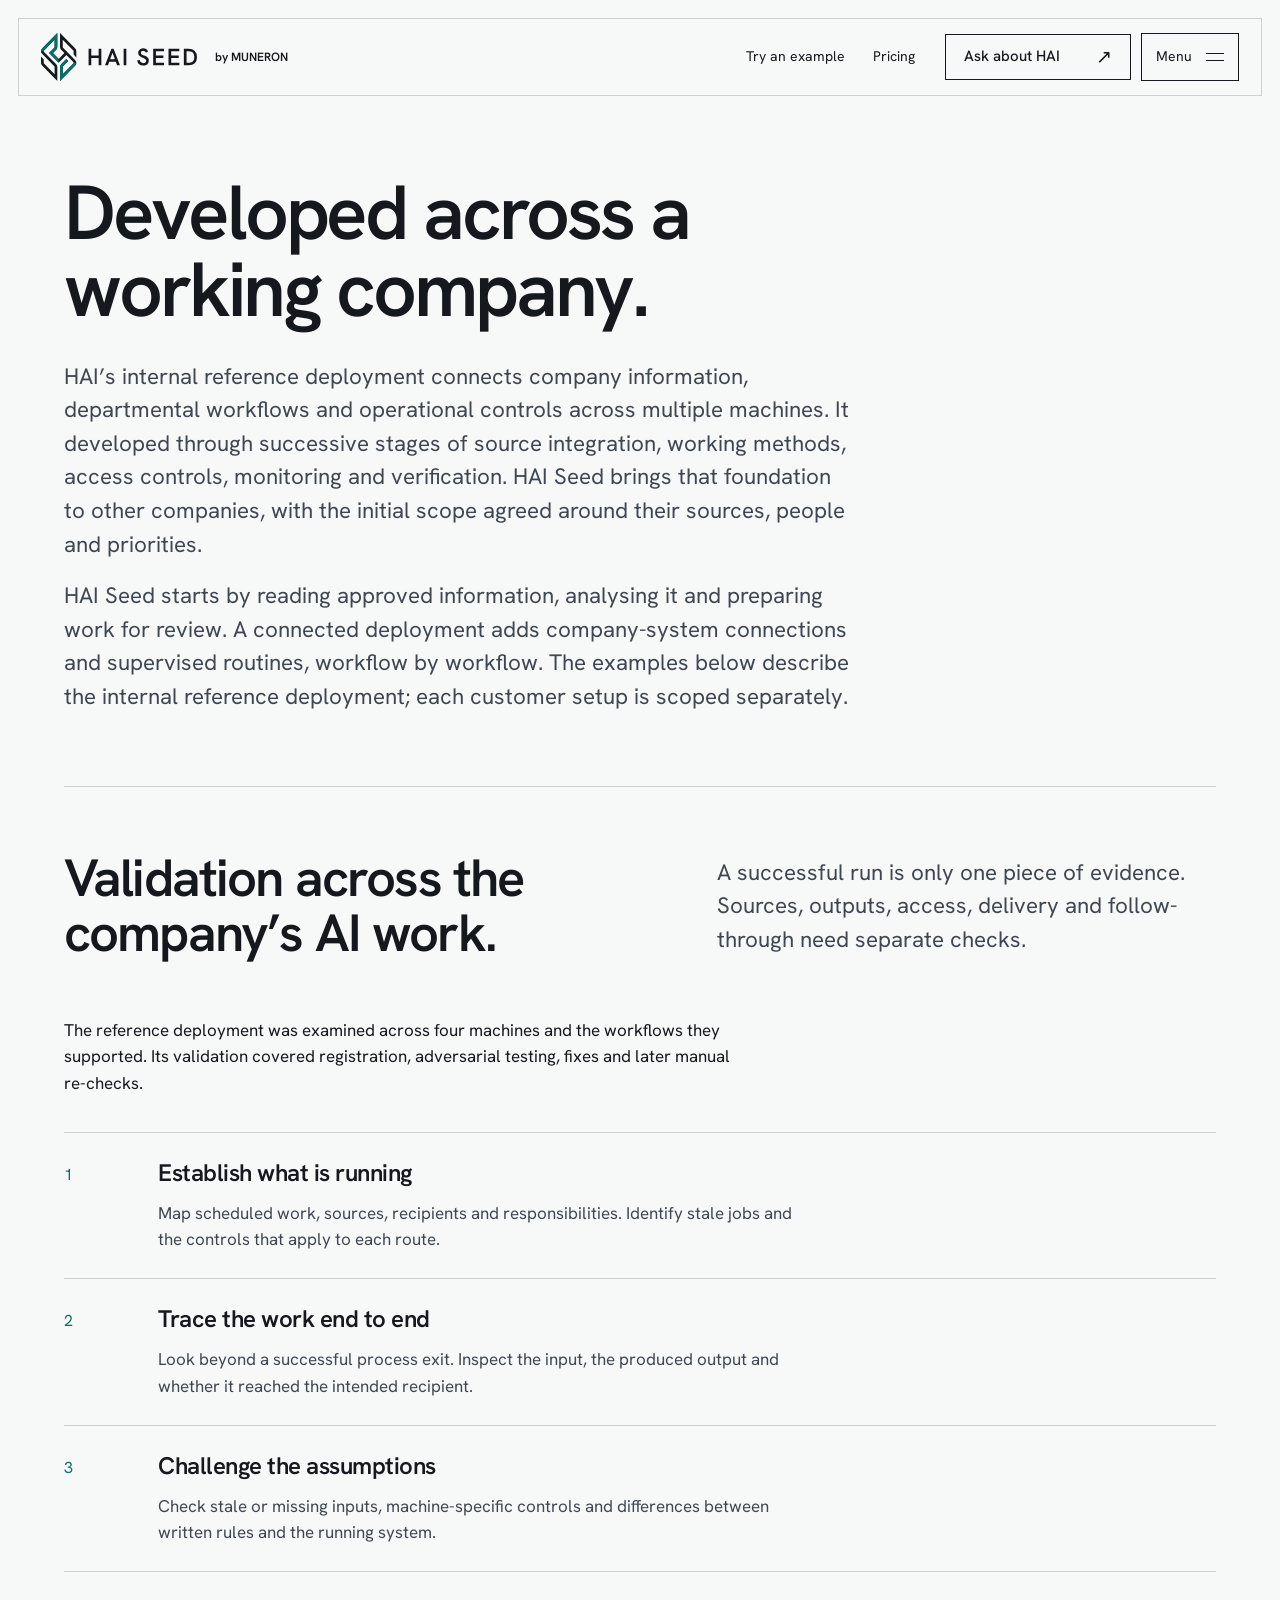
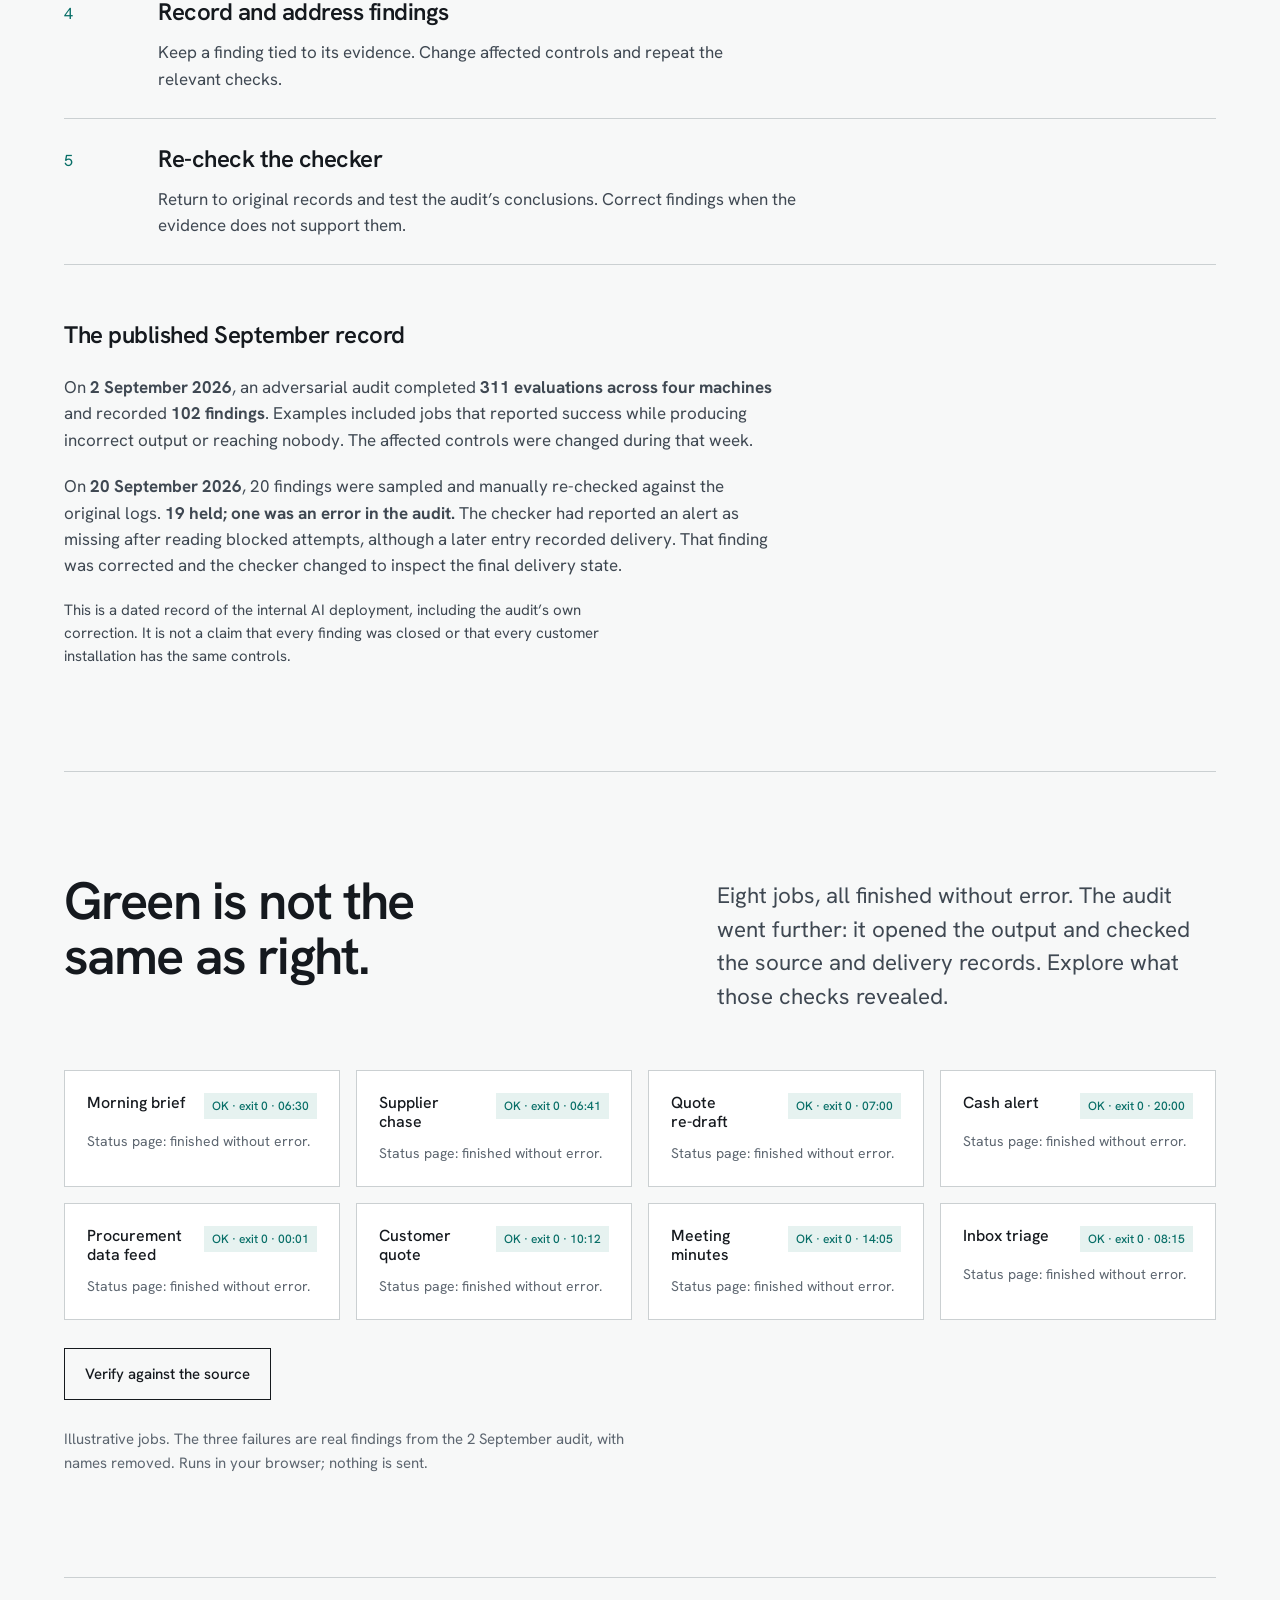
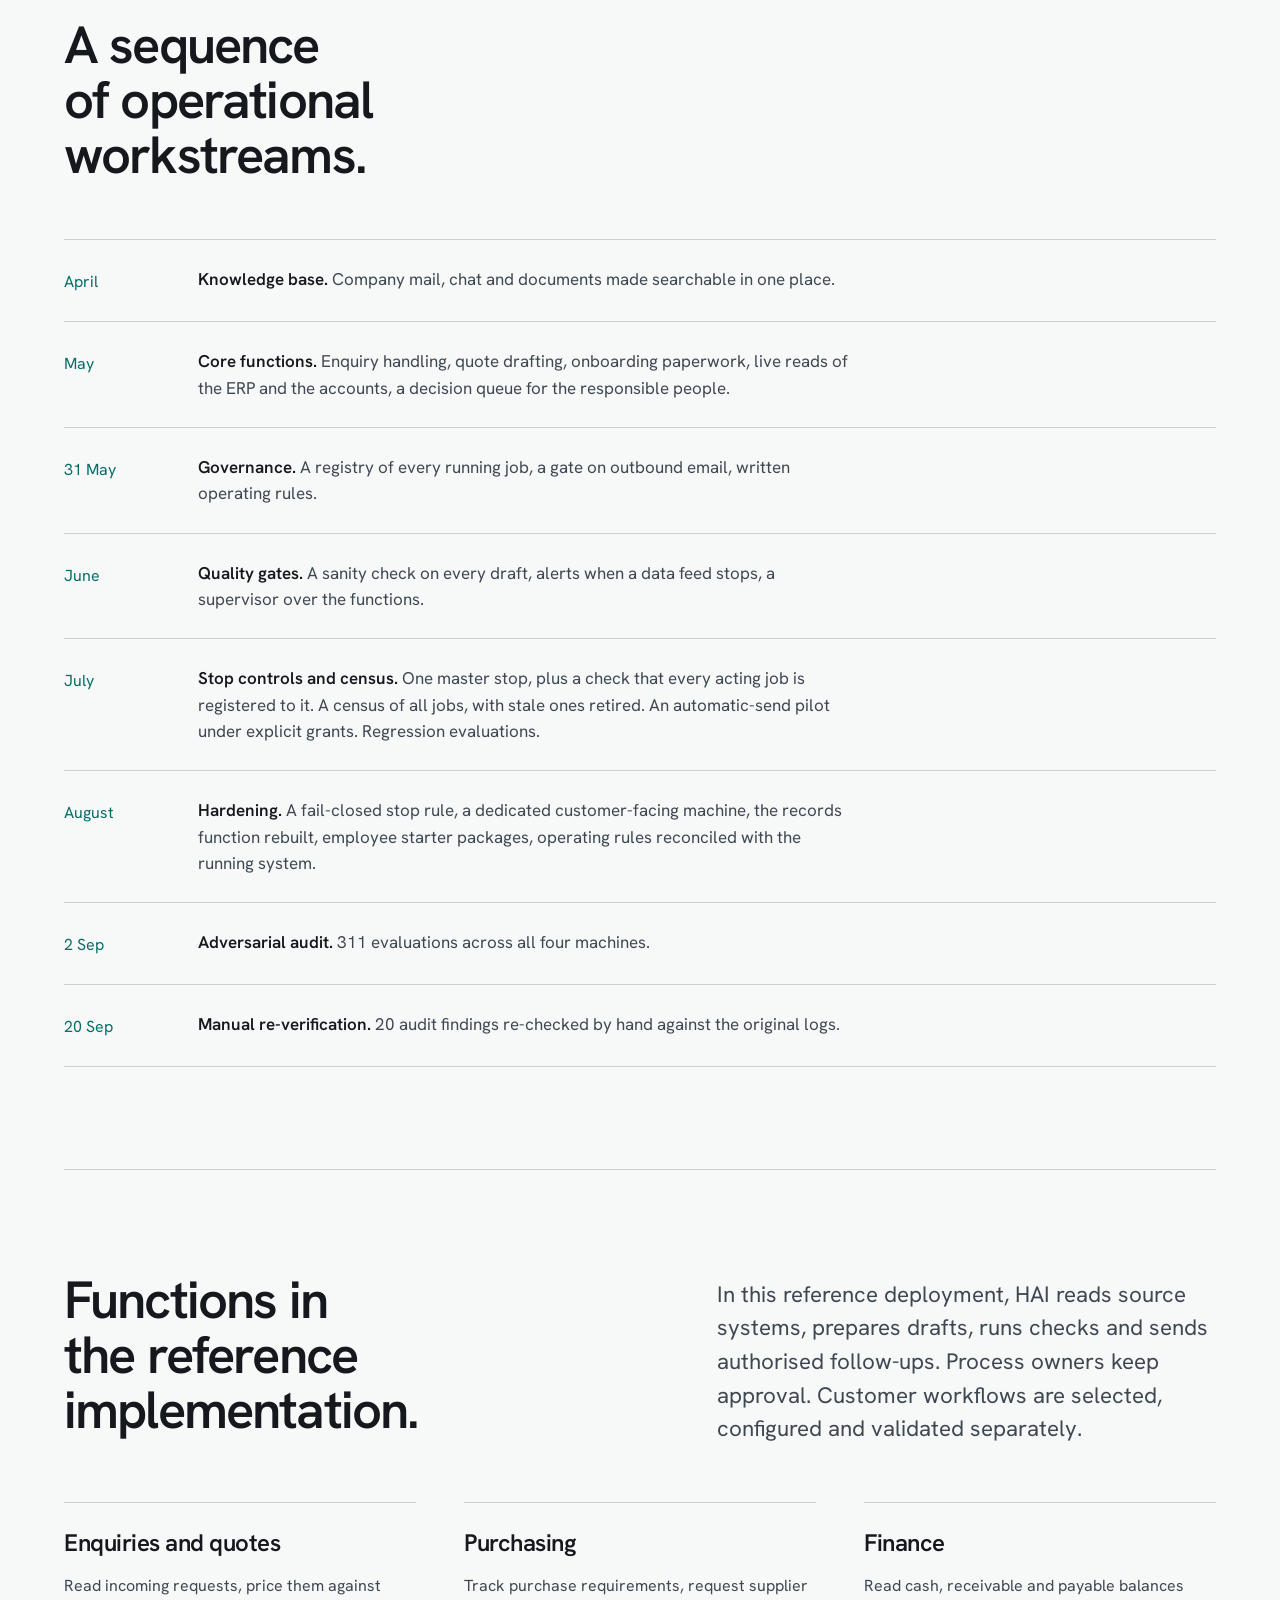
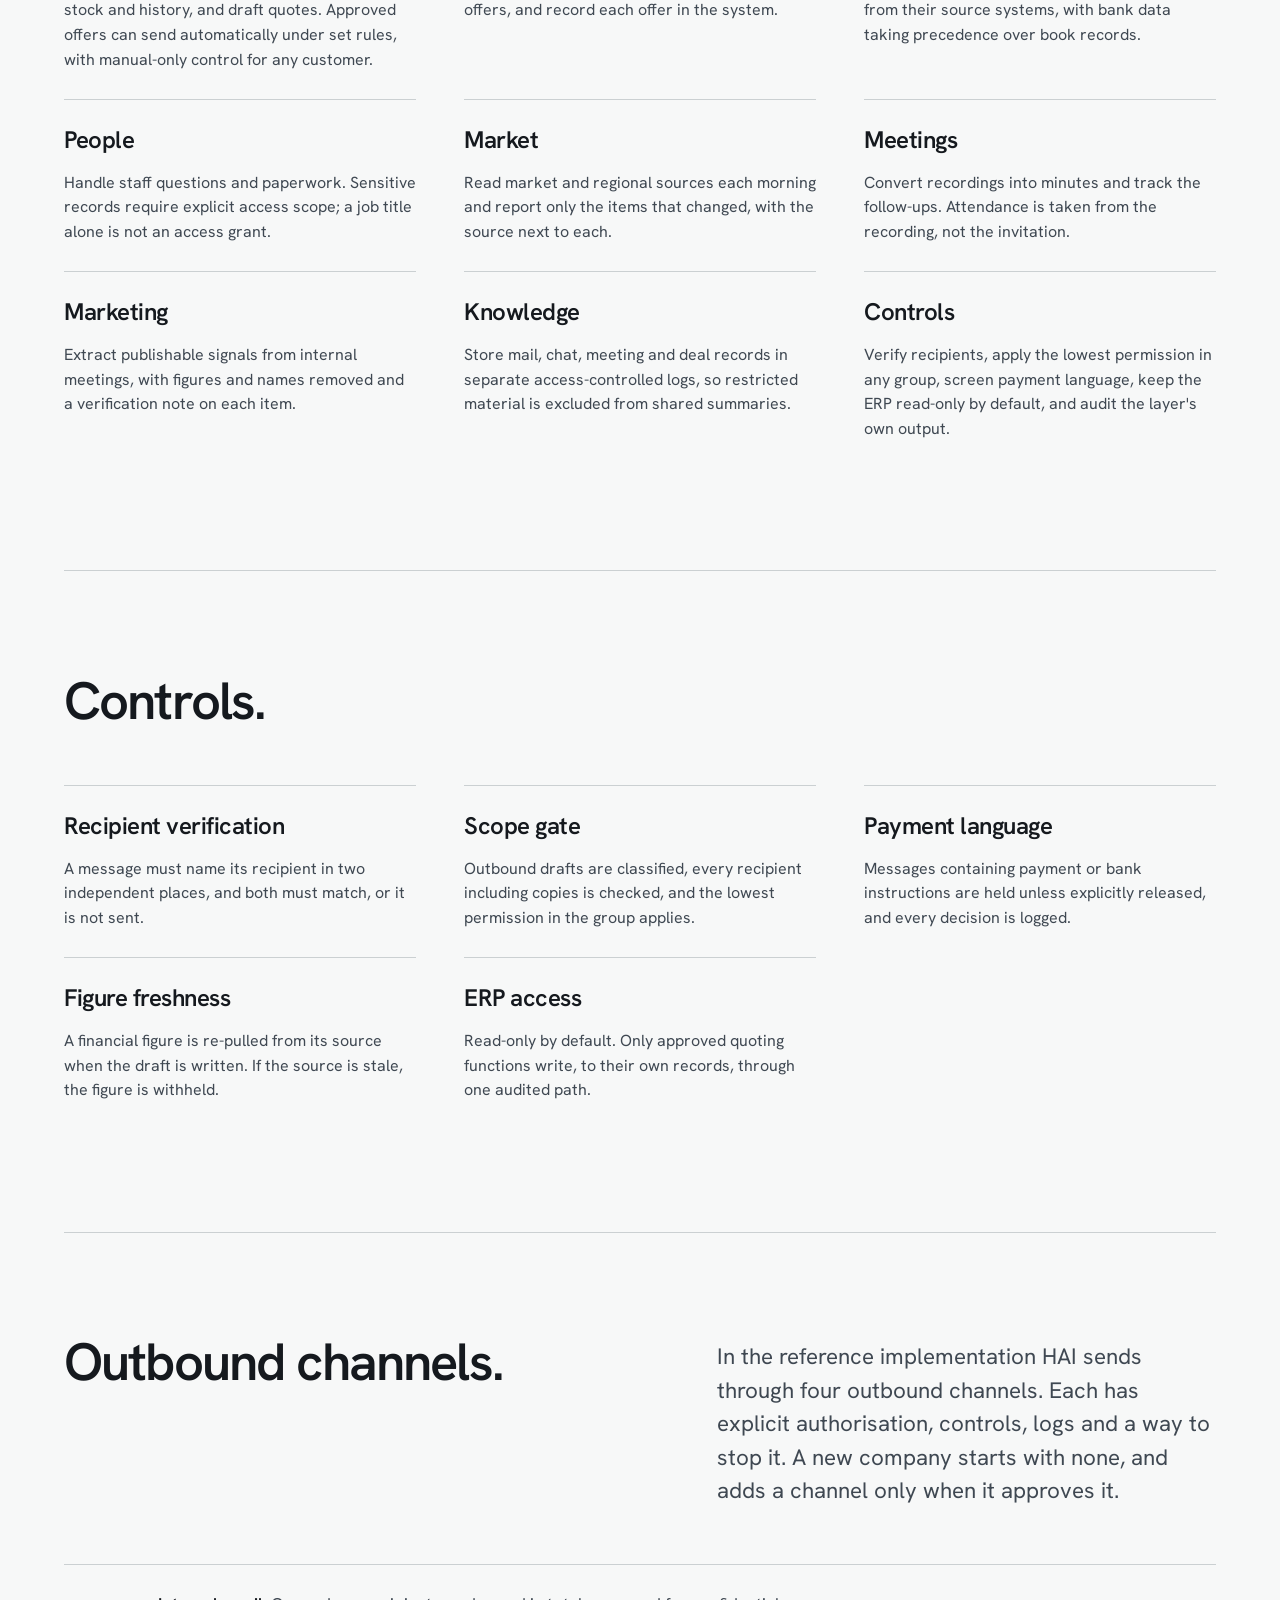
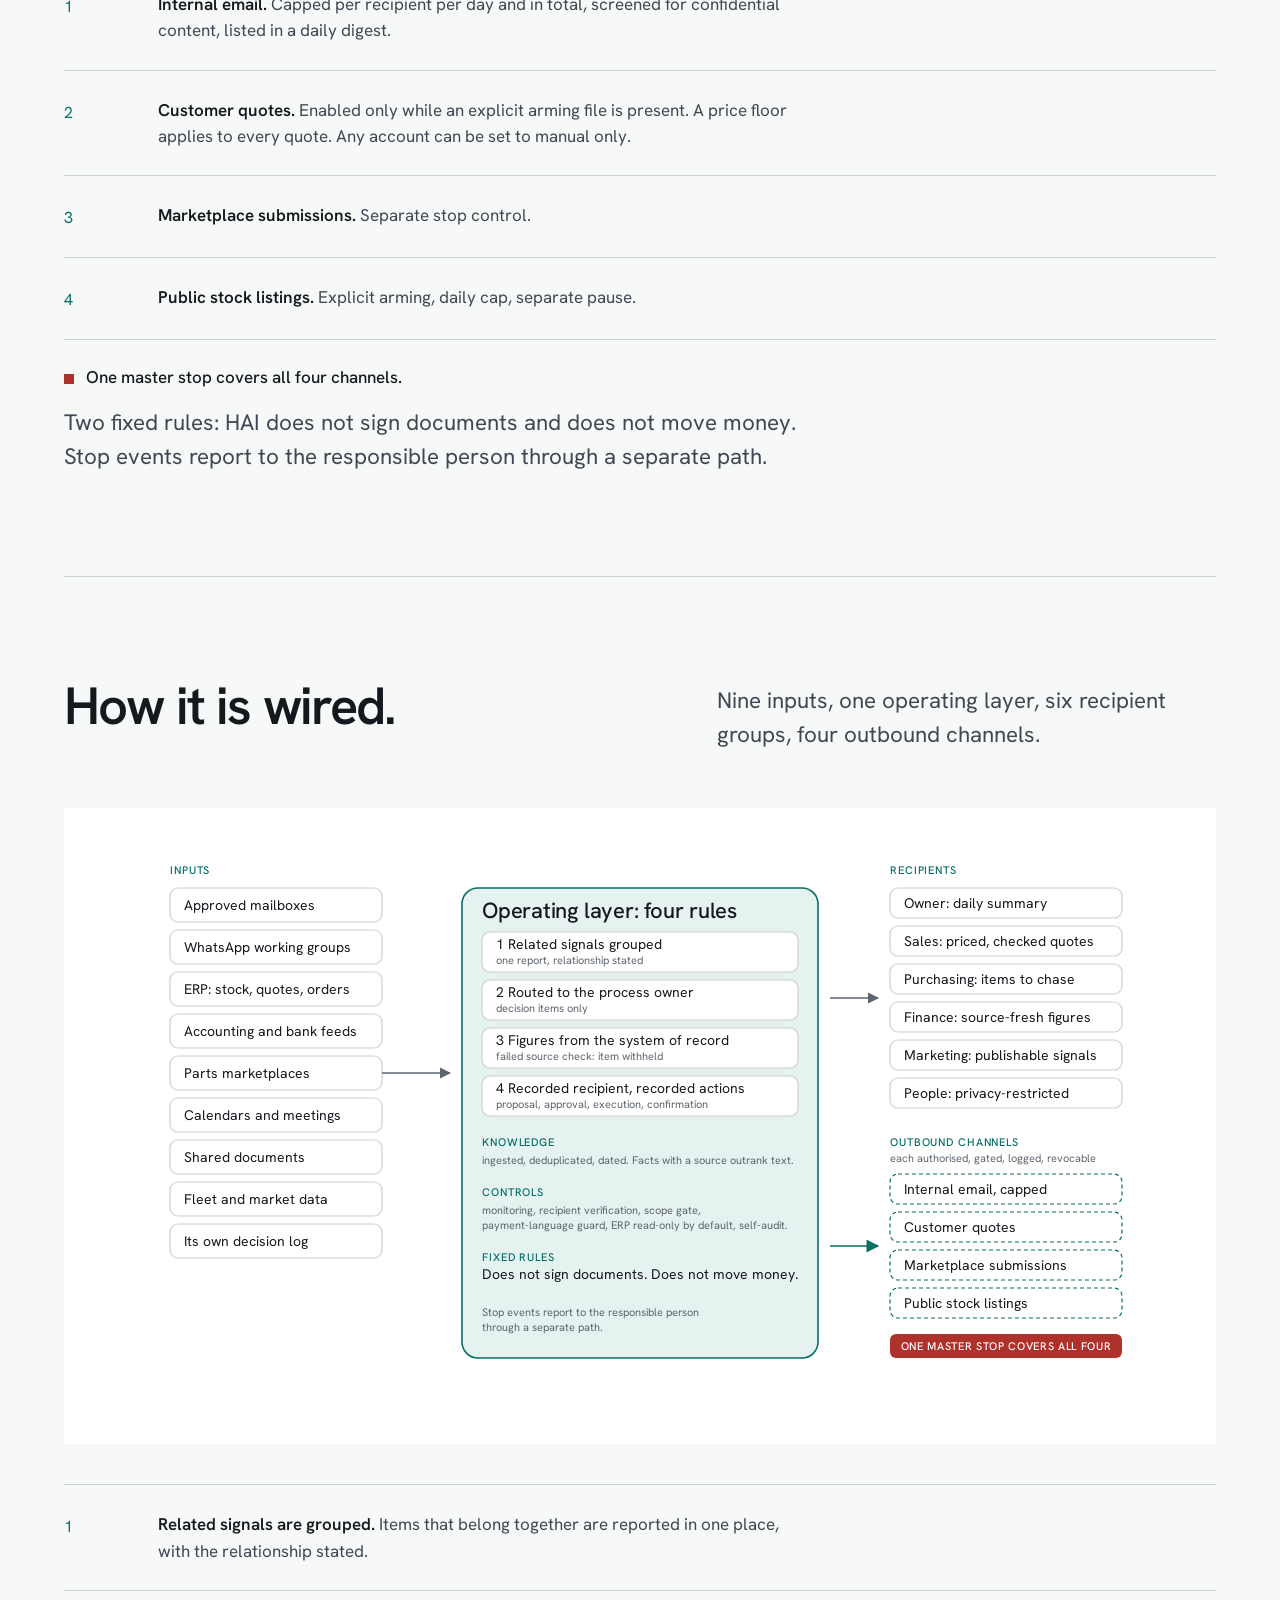
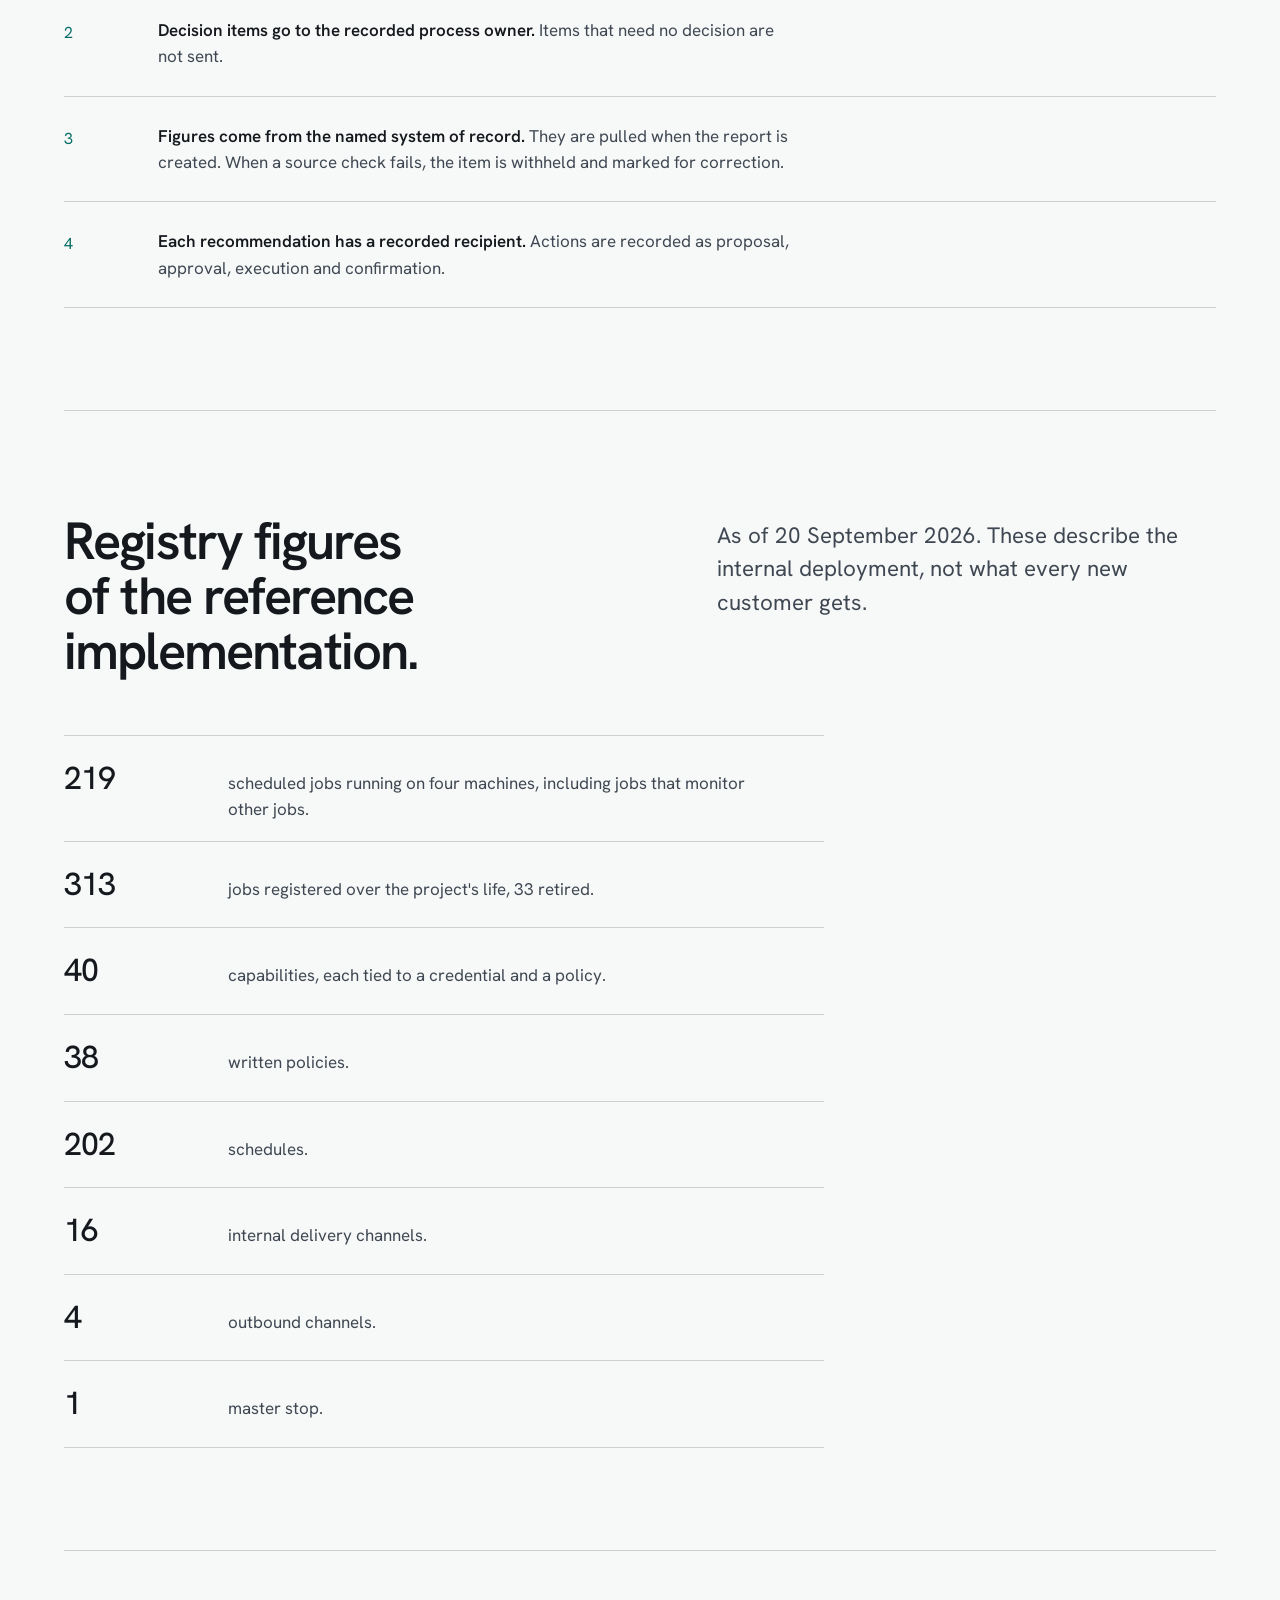
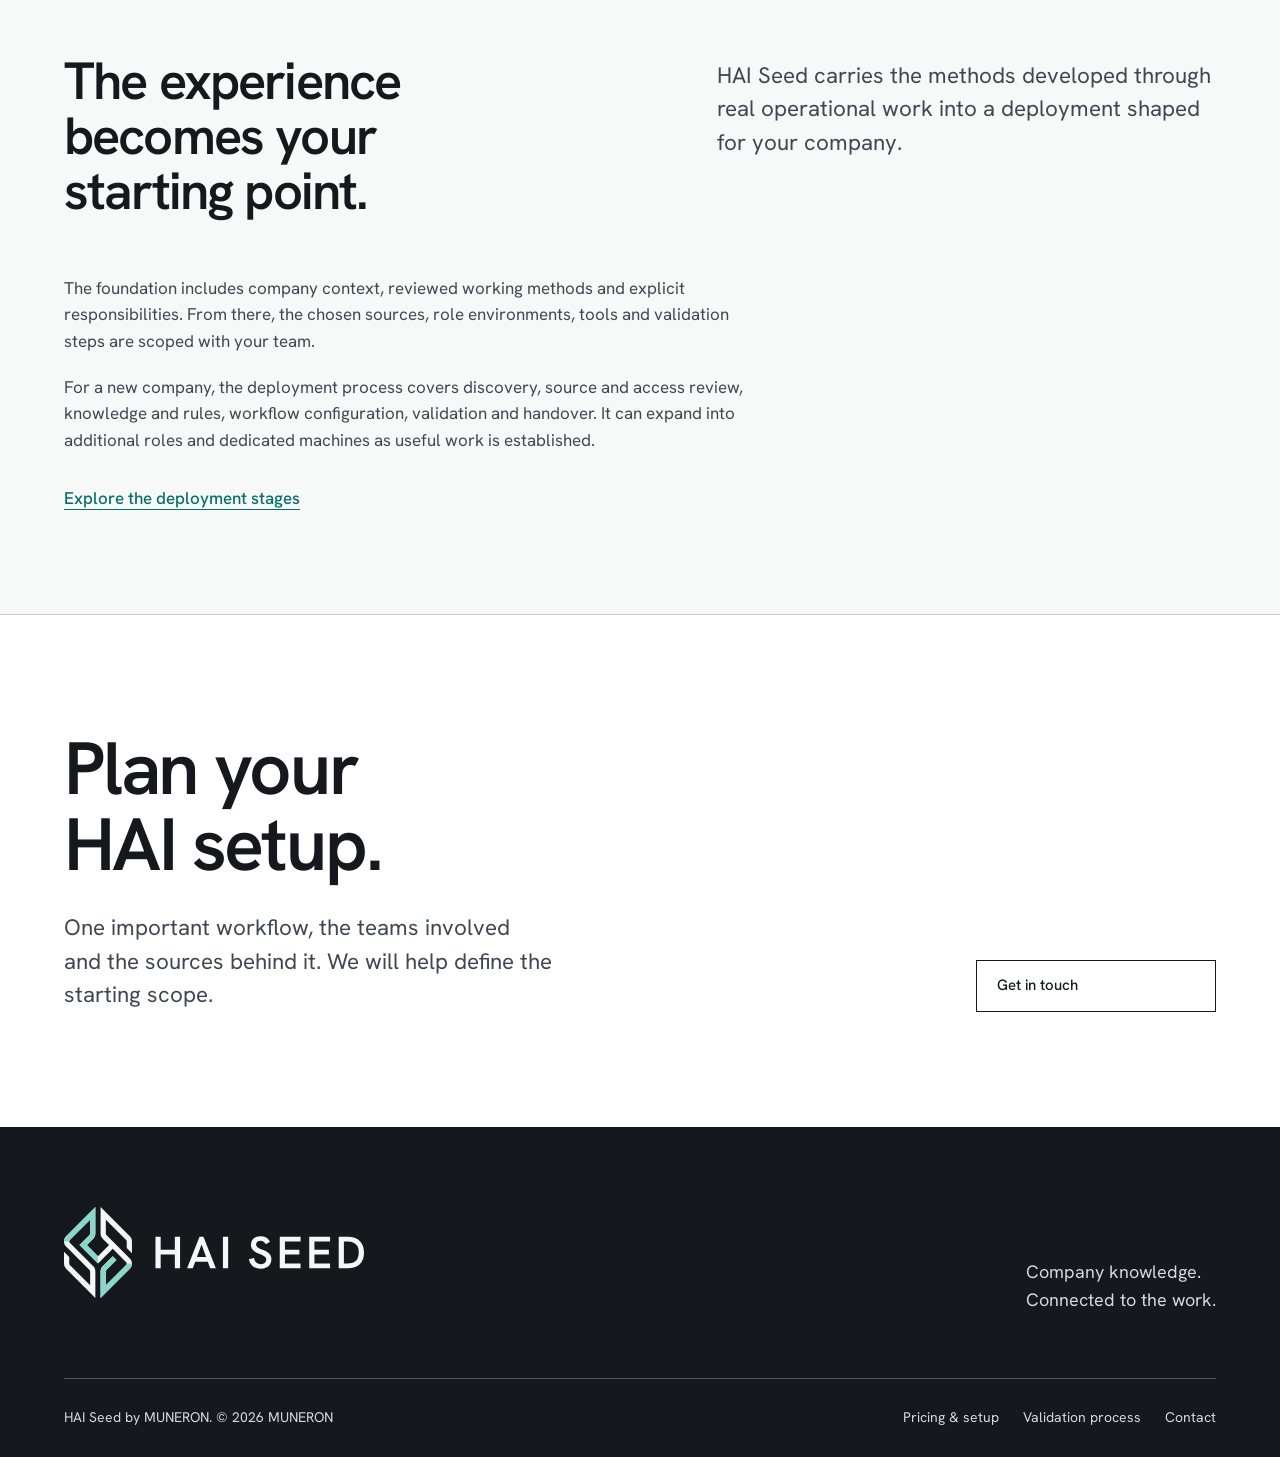
==== aviation/index.html @ 750ac034 "Restore photo-led hero and improve responsive readability" ====
<!doctype html>
<html lang="en">
<head>
  <meta charset="utf-8"><meta name="viewport" content="width=device-width, initial-scale=1">
  <title>The system behind HAI - developed across a working company - MUNERON</title>
  <meta name="description" content="The reference deployment of HAI inside an aviation parts, MRO and leasing group: how it is wired, what it covers, what can leave the company and what stops it, registry figures and the audit record.">
  <meta property="og:title" content="The system behind HAI - MUNERON"><meta property="og:description" content="The reference implementation inside an aviation group: wiring, functions, outbound channels, controls, registry figures and the audit record.">
  <meta property="og:url" content="https://muneron.com/aviation/"><meta property="og:type" content="article">
  <meta property="og:image" content="https://muneron.com/assets/brand/og_1200x630.png?v=20261022"><meta name="twitter:card" content="summary_large_image">
  <meta name="theme-color" content="#f7f8f8"><link rel="canonical" href="https://muneron.com/aviation/">
  <link rel="preload" href="/assets/fonts/hanken-grotesk-wght.ttf" as="font" type="font/ttf" crossorigin>
  <link rel="icon" href="/favicon.svg" type="image/svg+xml"><link rel="icon" href="/favicon.ico" sizes="any"><link rel="apple-touch-icon" href="/apple-touch-icon.png"><link rel="manifest" href="/site.webmanifest"><link rel="stylesheet" href="/assets/muneron.css?v=20261022-visual-repair">
  <script src="/assets/ui.js?v=20261021-microagi" defer></script><script src="/assets/verify-demo.js?v=20261014r2" defer></script>
<link rel="stylesheet" href="/assets/upgrade.css?v=20261022-visual-repair"></head>
<body class="inner-page">
<a class="skip-link" href="#main">Skip to content</a>
<header class="site-header"><nav class="nav" aria-label="Main navigation">
<a class="identity" href="/" aria-label="HAI Seed by MUNERON home"><img class="identity-logo" src="/assets/brand/hai-seed_horizontal_on-light.svg" width="574" height="174" alt="HAI Seed"><span class="identity-endorsement">by MUNERON</span></a>
<div class="nav-shortcuts"><a href="/#ask">Try an example</a><a href="/start-here/#pricing">Pricing</a></div><div class="nav-actions"><a class="button header-cta" href="/start/">Ask about HAI <span aria-hidden="true">↗</span></a><button class="nav-toggle" type="button" aria-expanded="false" aria-controls="nav-menu" aria-label="Open menu"><span class="menu-label">Menu</span><span class="menu-lines" aria-hidden="true"></span></button></div>
<div class="nav-menu" id="nav-menu"><div class="nav-menu-links"><a href="/start-here/#teams">For your teams <span aria-hidden="true">↗</span></a><a href="/start-here/#parts">Teach HAI <span aria-hidden="true">↗</span></a><a href="/start-here/#pricing">Pricing &amp; setup <span aria-hidden="true">↗</span></a><a href="/aviation/">Inside HAI <span aria-hidden="true">↗</span></a><a href="/start/">Get in touch <span aria-hidden="true">↗</span></a></div><p>Company knowledge.<br>Connected to the work.</p></div>
</nav></header>
<main id="main"><section class="wrap page-head">
    <h1>Developed across a working company.</h1>
    <p class="lead">HAI’s internal reference deployment connects company information, departmental workflows and operational controls across multiple machines. It developed through successive stages of source integration, working methods, access controls, monitoring and verification. HAI Seed brings that foundation to other companies, with the initial scope agreed around their sources, people and priorities.</p>
    <p class="lead">HAI Seed starts by reading approved information, analysing it and preparing work for review. A connected deployment adds company-system connections and supervised routines, workflow by workflow. The examples below describe the internal reference deployment; each customer setup is scoped separately.</p>
  </section>
<section class="wrap chapter" id="audit" aria-labelledby="audit-h"><div class="chapter-head"><h2 id="audit-h">Validation across the company’s AI work.</h2><p class="lead">A successful run is only one piece of evidence. Sources, outputs, access, delivery and follow-through need separate checks.</p></div><p class="prose audit-intro">The reference deployment was examined across four machines and the workflows they supported. Its validation covered registration, adversarial testing, fixes and later manual re-checks.</p><ol class="sequence" aria-label="Reference deployment validation cycle"><li><span class="n">1</span><div><h3>Establish what is running</h3><p>Map scheduled work, sources, recipients and responsibilities. Identify stale jobs and the controls that apply to each route.</p></div></li><li><span class="n">2</span><div><h3>Trace the work end to end</h3><p>Look beyond a successful process exit. Inspect the input, the produced output and whether it reached the intended recipient.</p></div></li><li><span class="n">3</span><div><h3>Challenge the assumptions</h3><p>Check stale or missing inputs, machine-specific controls and differences between written rules and the running system.</p></div></li><li><span class="n">4</span><div><h3>Record and address findings</h3><p>Keep a finding tied to its evidence. Change affected controls and repeat the relevant checks.</p></div></li><li><span class="n">5</span><div><h3>Re-check the checker</h3><p>Return to original records and test the audit’s conclusions. Correct findings when the evidence does not support them.</p></div></li></ol><div class="audit-record"><h3>The published September record</h3><p>On <strong>2 September 2026</strong>, an adversarial audit completed <strong>311 evaluations across four machines</strong> and recorded <strong>102 findings</strong>. Examples included jobs that reported success while producing incorrect output or reaching nobody. The affected controls were changed during that week.</p><p>On <strong>20 September 2026</strong>, 20 findings were sampled and manually re-checked against the original logs. <strong>19 held; one was an error in the audit.</strong> The checker had reported an alert as missing after reading blocked attempts, although a later entry recorded delivery. That finding was corrected and the checker changed to inspect the final delivery state.</p><p class="note">This is a dated record of the internal AI deployment, including the audit’s own correction. It is not a claim that every finding was closed or that every customer installation has the same controls.</p></div></section>
<hr class="rule wrap">
<section class="wrap chapter" id="demo" aria-labelledby="verify-h">
    <div class="chapter-head">
      <h2 id="verify-h">Green is not the same as right.</h2>
      <p class="lead">Eight jobs, all finished without error. The audit went further: it opened the output and checked the source and delivery records. Explore what those checks revealed.</p>
    </div>
    <div id="verify">
      <div class="jobs" aria-live="polite"></div>
      <div class="verify-actions"><button type="button" class="button" id="verify-run">Verify against the source</button><p id="verify-summary" class="verify-summary" role="status"></p></div>
    </div>
    <p class="note">Illustrative jobs. The three failures are real findings from the 2 September audit, with names removed. Runs in your browser; nothing is sent.</p>
  </section>
<hr class="rule wrap">
<section class="wrap chapter tight" id="timeline" aria-labelledby="tl-h">
    <div class="chapter-head"><h2 id="tl-h">A sequence of operational workstreams.</h2></div>
    <ol class="sequence wide">
      <li><span class="n">April</span><p><b>Knowledge base.</b> Company mail, chat and documents made searchable in one place.</p></li>
      <li><span class="n">May</span><p><b>Core functions.</b> Enquiry handling, quote drafting, onboarding paperwork, live reads of the ERP and the accounts, a decision queue for the responsible people.</p></li>
      <li><span class="n">31 May</span><p><b>Governance.</b> A registry of every running job, a gate on outbound email, written operating rules.</p></li>
      <li><span class="n">June</span><p><b>Quality gates.</b> A sanity check on every draft, alerts when a data feed stops, a supervisor over the functions.</p></li>
      <li><span class="n">July</span><p><b>Stop controls and census.</b> One master stop, plus a check that every acting job is registered to it. A census of all jobs, with stale ones retired. An automatic-send pilot under explicit grants. Regression evaluations.</p></li>
      <li><span class="n">August</span><p><b>Hardening.</b> A fail-closed stop rule, a dedicated customer-facing machine, the records function rebuilt, employee starter packages, operating rules reconciled with the running system.</p></li>
      <li><span class="n">2 Sep</span><p><b>Adversarial audit.</b> 311 evaluations across all four machines.</p></li>
      <li><span class="n">20 Sep</span><p><b>Manual re-verification.</b> 20 audit findings re-checked by hand against the original logs.</p></li>
    </ol>
  </section>
<hr class="rule wrap">
<section class="wrap chapter" id="functions" aria-labelledby="fn-h">
    <div class="chapter-head">
      <h2 id="fn-h">Functions in the reference implementation.</h2>
      <p class="lead">In this reference deployment, HAI reads source systems, prepares drafts, runs checks and sends authorised follow-ups. Process owners keep approval. Customer workflows are selected, configured and validated separately.</p>
    </div>
    <div class="parts">
      <article><h3>Enquiries and quotes</h3><p>Read incoming requests, price them against stock and history, and draft quotes. Approved offers can send automatically under set rules, with manual-only control for any customer.</p></article>
      <article><h3>Purchasing</h3><p>Track purchase requirements, request supplier offers, and record each offer in the system.</p></article>
      <article><h3>Finance</h3><p>Read cash, receivable and payable balances from their source systems, with bank data taking precedence over book records.</p></article>
      <article><h3>People</h3><p>Handle staff questions and paperwork. Sensitive records require explicit access scope; a job title alone is not an access grant.</p></article>
      <article><h3>Market</h3><p>Read market and regional sources each morning and report only the items that changed, with the source next to each.</p></article>
      <article><h3>Meetings</h3><p>Convert recordings into minutes and track the follow-ups. Attendance is taken from the recording, not the invitation.</p></article>
      <article><h3>Marketing</h3><p>Extract publishable signals from internal meetings, with figures and names removed and a verification note on each item.</p></article>
      <article><h3>Knowledge</h3><p>Store mail, chat, meeting and deal records in separate access-controlled logs, so restricted material is excluded from shared summaries.</p></article>
      <article><h3>Controls</h3><p>Verify recipients, apply the lowest permission in any group, screen payment language, keep the ERP read-only by default, and audit the layer's own output.</p></article>
    </div>
  </section>
<hr class="rule wrap">
<section class="wrap chapter" id="controls" aria-labelledby="controls-h">
    <div class="chapter-head"><h2 id="controls-h">Controls.</h2></div>
    <div class="parts">
      <article><h3>Recipient verification</h3><p>A message must name its recipient in two independent places, and both must match, or it is not sent.</p></article>
      <article><h3>Scope gate</h3><p>Outbound drafts are classified, every recipient including copies is checked, and the lowest permission in the group applies.</p></article>
      <article><h3>Payment language</h3><p>Messages containing payment or bank instructions are held unless explicitly released, and every decision is logged.</p></article>
      <article><h3>Figure freshness</h3><p>A financial figure is re-pulled from its source when the draft is written. If the source is stale, the figure is withheld.</p></article>
      <article><h3>ERP access</h3><p>Read-only by default. Only approved quoting functions write, to their own records, through one audited path.</p></article>

    </div>
  </section>
<hr class="rule wrap">
<section class="wrap chapter" id="outbound" aria-labelledby="ob-h">
    <div class="chapter-head">
      <h2 id="ob-h">Outbound channels.</h2>
      <p class="lead">In the reference implementation HAI sends through four outbound channels. Each has explicit authorisation, controls, logs and a way to stop it. A new company starts with none, and adds a channel only when it approves it.</p>
    </div>
    <ol class="sequence" aria-label="Outbound channels">
      <li><span class="n">1</span><p><b>Internal email.</b> Capped per recipient per day and in total, screened for confidential content, listed in a daily digest.</p></li>
      <li><span class="n">2</span><p><b>Customer quotes.</b> Enabled only while an explicit arming file is present. A price floor applies to every quote. Any account can be set to manual only.</p></li>
      <li><span class="n">3</span><p><b>Marketplace submissions.</b> Separate stop control.</p></li>
      <li><span class="n">4</span><p><b>Public stock listings.</b> Explicit arming, daily cap, separate pause.</p></li>
    </ol>
    <p class="stop-line">One master stop covers all four channels.</p>
    <p class="lead">Two fixed rules: HAI does not sign documents and does not move money. Stop events report to the responsible person through a separate path.</p>
  </section>
<hr class="rule wrap">
<section class="wrap chapter" id="wiring" aria-labelledby="w-h">
    <div class="chapter-head">
      <h2 id="w-h">How it is wired.</h2>
      <p class="lead">Nine inputs, one operating layer, six recipient groups, four outbound channels.</p>
    </div>
    <div class="diagram-wrap"><svg xmlns="http://www.w3.org/2000/svg" class="diagram" viewBox="0 0 980 560" role="img" aria-labelledby="t d" font-family="Hanken Grotesk, system-ui, sans-serif">
  <title id="t">How the operating layer is wired</title>
  <desc id="d">Nine inputs on the left feed one operating layer governed by four rules. On the right, six recipients. Four outbound channels, each gated, all covered by one master stop. The layer does not sign documents and does not move money.</desc>
  <style>
    .box{fill:var(--surface,#fff);stroke:var(--line,#e2e5e8);stroke-width:1.2}
    .core{fill:var(--tint,#e6f2f0);stroke:var(--accent,#076e67);stroke-width:1.6}
    .lane{fill:var(--surface,#fff);stroke:var(--accent,#076e67);stroke-width:1.2;stroke-dasharray:4 3}
    .brake{fill:var(--red,#ae322b)}
    .t{fill:var(--ink,#15191e);font-size:14px}
    .s{fill:var(--muted,#5d6670);font-size:11px}
    .h{fill:var(--ink,#15191e);font-size:22px;font-weight:500;letter-spacing:-.01em}
    .k{fill:var(--accent,#076e67);font-size:11px;font-weight:500;letter-spacing:.08em}
    .w{fill:#fff;font-size:11px;font-weight:500;letter-spacing:.06em}
    .a{stroke:var(--muted,#5d6670);stroke-width:1.4;fill:none}
    .ag{stroke:var(--accent,#076e67);stroke-width:1.6;fill:none}
  </style>
  <defs>
    <marker id="m" viewBox="0 0 10 10" refX="9" refY="5" markerWidth="8" markerHeight="8" orient="auto-start-reverse"><path d="M0 0L10 5L0 10z" fill="var(--muted,#5d6670)"/></marker>
    <marker id="mg" viewBox="0 0 10 10" refX="9" refY="5" markerWidth="8" markerHeight="8" orient="auto-start-reverse"><path d="M0 0L10 5L0 10z" fill="var(--accent,#076e67)"/></marker>
  </defs>

  <!-- LEFT: sources -->
  <text x="20" y="28" class="k">INPUTS</text>
  <g>
    <rect x="20" y="42" width="212" height="34" rx="8" class="box"/><text x="34" y="64" class="t">Approved mailboxes</text>
    <rect x="20" y="84" width="212" height="34" rx="8" class="box"/><text x="34" y="106" class="t">WhatsApp working groups</text>
    <rect x="20" y="126" width="212" height="34" rx="8" class="box"/><text x="34" y="148" class="t">ERP: stock, quotes, orders</text>
    <rect x="20" y="168" width="212" height="34" rx="8" class="box"/><text x="34" y="190" class="t">Accounting and bank feeds</text>
    <rect x="20" y="210" width="212" height="34" rx="8" class="box"/><text x="34" y="232" class="t">Parts marketplaces</text>
    <rect x="20" y="252" width="212" height="34" rx="8" class="box"/><text x="34" y="274" class="t">Calendars and meetings</text>
    <rect x="20" y="294" width="212" height="34" rx="8" class="box"/><text x="34" y="316" class="t">Shared documents</text>
    <rect x="20" y="336" width="212" height="34" rx="8" class="box"/><text x="34" y="358" class="t">Fleet and market data</text>
    <rect x="20" y="378" width="212" height="34" rx="8" class="box"/><text x="34" y="400" class="t">Its own decision log</text>
  </g>
  <path d="M232 227 H300" class="a" marker-end="url(#m)"/>

  <!-- CENTER: the layer -->
  <rect x="312" y="42" width="356" height="470" rx="16" class="core"/>
  <text x="332" y="72" class="h">Operating layer: four rules</text>
  <g>
    <rect x="332" y="86" width="316" height="40" rx="8" class="box"/>
    <text x="346" y="103" class="t">1  Related signals grouped</text><text x="346" y="118" class="s">one report, relationship stated</text>
    <rect x="332" y="134" width="316" height="40" rx="8" class="box"/>
    <text x="346" y="151" class="t">2  Routed to the process owner</text><text x="346" y="166" class="s">decision items only</text>
    <rect x="332" y="182" width="316" height="40" rx="8" class="box"/>
    <text x="346" y="199" class="t">3  Figures from the system of record</text><text x="346" y="214" class="s">failed source check: item withheld</text>
    <rect x="332" y="230" width="316" height="40" rx="8" class="box"/>
    <text x="346" y="247" class="t">4  Recorded recipient, recorded actions</text><text x="346" y="262" class="s">proposal, approval, execution, confirmation</text>
  </g>
  <text x="332" y="300" class="k">KNOWLEDGE</text>
  <text x="332" y="318" class="s">ingested, deduplicated, dated. Facts with a source outrank text.</text>
  <text x="332" y="350" class="k">CONTROLS</text>
  <text x="332" y="368" class="s">monitoring, recipient verification, scope gate,</text>
  <text x="332" y="383" class="s">payment-language guard, ERP read-only by default, self-audit.</text>
  <text x="332" y="415" class="k">FIXED RULES</text>
  <text x="332" y="433" class="t">Does not sign documents. Does not move money.</text>
  <text x="332" y="470" class="s">Stop events report to the responsible person</text>
  <text x="332" y="485" class="s">through a separate path.</text>

  <!-- RIGHT: owners -->
  <text x="740" y="28" class="k">RECIPIENTS</text>
  <g>
    <rect x="740" y="42" width="232" height="30" rx="8" class="box"/><text x="754" y="62" class="t">Owner: daily summary</text>
    <rect x="740" y="80" width="232" height="30" rx="8" class="box"/><text x="754" y="100" class="t">Sales: priced, checked quotes</text>
    <rect x="740" y="118" width="232" height="30" rx="8" class="box"/><text x="754" y="138" class="t">Purchasing: items to chase</text>
    <rect x="740" y="156" width="232" height="30" rx="8" class="box"/><text x="754" y="176" class="t">Finance: source-fresh figures</text>
    <rect x="740" y="194" width="232" height="30" rx="8" class="box"/><text x="754" y="214" class="t">Marketing: publishable signals</text>
    <rect x="740" y="232" width="232" height="30" rx="8" class="box"/><text x="754" y="252" class="t">People: privacy-restricted</text>
  </g>
  <path d="M680 152 H728" class="a" marker-end="url(#m)"/>

  <!-- RIGHT: outward lanes -->
  <text x="740" y="300" class="k">OUTBOUND CHANNELS</text>
  <text x="740" y="316" class="s">each authorised, gated, logged, revocable</text>
  <g>
    <rect x="740" y="328" width="232" height="30" rx="8" class="lane"/><text x="754" y="348" class="t">Internal email, capped</text>
    <rect x="740" y="366" width="232" height="30" rx="8" class="lane"/><text x="754" y="386" class="t">Customer quotes</text>
    <rect x="740" y="404" width="232" height="30" rx="8" class="lane"/><text x="754" y="424" class="t">Marketplace submissions</text>
    <rect x="740" y="442" width="232" height="30" rx="8" class="lane"/><text x="754" y="462" class="t">Public stock listings</text>
  </g>
  <path d="M680 400 H728" class="ag" marker-end="url(#mg)"/>
  <!-- master brake bar -->
  <rect x="740" y="488" width="232" height="24" rx="6" class="brake"/>
  <text x="856" y="504" class="w" text-anchor="middle">ONE MASTER STOP COVERS ALL FOUR</text>
</svg></div>
    <div class="wiring-mobile" role="group" aria-label="How the operating layer is wired">
      <p class="wiring-intro">Explore the diagram in four parts.</p>
      <details class="faq" open><summary>Nine inputs</summary><div class="answer"><ul>
        <li>Approved mailboxes</li><li>WhatsApp working groups</li><li>ERP: stock, quotes and orders</li><li>Accounting and bank feeds</li><li>Parts marketplaces</li><li>Calendars and meetings</li><li>Shared documents</li><li>Fleet and market data</li><li>Its own decision log</li>
      </ul></div></details>
      <details class="faq"><summary>One operating layer</summary><div class="answer">
        <p>The four numbered rules after this diagram govern how information becomes a report or action.</p>
        <p><strong>Knowledge:</strong> ingested, deduplicated and dated. Facts with a source outrank text.</p>
        <p><strong>Controls:</strong> monitoring, recipient verification, scope gate, payment-language guard, ERP read-only by default and self-audit.</p>
        <p><strong>Fixed rules:</strong> does not sign documents or move money. Stop events report to the responsible person through a separate path.</p>
      </div></details>
      <details class="faq"><summary>Six recipient groups</summary><div class="answer"><ul>
        <li>Owner: daily summary</li><li>Sales: priced, checked quotes</li><li>Purchasing: items to chase</li><li>Finance: source-fresh figures</li><li>Marketing: publishable signals</li><li>People: privacy-restricted</li>
      </ul></div></details>
      <details class="faq"><summary>Four outbound channels</summary><div class="answer">
        <p>Each channel is authorised, gated, logged and revocable.</p>
        <ul><li>Internal email, capped</li><li>Customer quotes</li><li>Marketplace submissions</li><li>Public stock listings</li></ul>
        <p><strong>One master stop covers all four.</strong></p>
      </div></details>
    </div>
    <ol class="sequence" aria-label="The four rules">
      <li><span class="n">1</span><p><b>Related signals are grouped.</b> Items that belong together are reported in one place, with the relationship stated.</p></li>
      <li><span class="n">2</span><p><b>Decision items go to the recorded process owner.</b> Items that need no decision are not sent.</p></li>
      <li><span class="n">3</span><p><b>Figures come from the named system of record.</b> They are pulled when the report is created. When a source check fails, the item is withheld and marked for correction.</p></li>
      <li><span class="n">4</span><p><b>Each recommendation has a recorded recipient.</b> Actions are recorded as proposal, approval, execution and confirmation.</p></li>
    </ol>
  </section>
<hr class="rule wrap">
<section class="wrap chapter" id="numbers" aria-labelledby="num-h">
    <div class="chapter-head">
      <h2 id="num-h">Registry figures of the reference implementation.</h2>
      <p class="lead">As of 20 September 2026. These describe the internal deployment, not what every new customer gets.</p>
    </div>
    <dl class="figures">
      <div><dt>219</dt><dd>scheduled jobs running on four machines, including jobs that monitor other jobs.</dd></div>
      <div><dt>313</dt><dd>jobs registered over the project's life, 33 retired.</dd></div>
      <div><dt>40</dt><dd>capabilities, each tied to a credential and a policy.</dd></div>
      <div><dt>38</dt><dd>written policies.</dd></div>
      <div><dt>202</dt><dd>schedules.</dd></div>
      <div><dt>16</dt><dd>internal delivery channels.</dd></div>
      <div><dt>4</dt><dd>outbound channels.</dd></div>
      <div><dt>1</dt><dd>master stop.</dd></div>
    </dl>
  </section>
<hr class="rule wrap">
<section class="wrap chapter" id="founder" aria-labelledby="f-h"><div class="chapter-head"><h2 id="f-h">The experience becomes your starting point.</h2><p class="lead">HAI Seed carries the methods developed through real operational work into a deployment shaped for your company.</p></div><div class="prose"><p>The foundation includes company context, reviewed working methods and explicit responsibilities. From there, the chosen sources, role environments, tools and validation steps are scoped with your team.</p><p>For a new company, the deployment process covers discovery, source and access review, knowledge and rules, workflow configuration, validation and handover. It can expand into additional roles and dedicated machines as useful work is established.</p></div><div class="actions"><a class="text-link" href="/start-here/">Explore the deployment stages</a></div></section>
<section class="closing"><div class="wrap inner">
    <div><h2>Plan your HAI setup.</h2><p class="lead">One important workflow, the teams involved and the sources behind it. We will help define the starting scope.</p></div>
    <div class="actions"><a class="button" href="/start/">Get in touch</a></div>
  </div></section></main>
<footer class="site-footer"><div class="wrap footer-top"><a class="footer-brand" href="/" aria-label="HAI Seed home"><img src="/assets/brand/hai-seed_horizontal_on-dark.svg" width="574" height="174" alt="HAI Seed"></a><p>Company knowledge.<br>Connected to the work.</p></div><div class="wrap footer-bottom"><p class="small">HAI Seed by MUNERON. © 2026 MUNERON</p><div class="links"><a href="/start-here/#pricing">Pricing &amp; setup</a><a href="/aviation/#audit">Validation process</a><a href="/start/">Contact</a></div></div></footer>
</body></html>
---- assets/muneron.css ----
/* MUNERON — connected company, October 2026.
   Image-led composition, bold Hanken Grotesk, open rows and restrained teal.
   Hanken Grotesk is self-hosted under SIL OFL 1.1. */
@font-face{font-family:'Hanken Grotesk';font-style:normal;font-weight:100 900;font-display:swap;src:url(/assets/fonts/hanken-grotesk-wght.ttf) format('truetype')}
:root{color-scheme:light;--ground:#f7f8f8;--surface:#fff;--ink:#15191e;--dim:#3f4852;--muted:#5d6670;--line:#cbd0d2;--line-strong:#929b9e;--accent:#076e67;--tint:#e6f2f0;--focus:#076e67;--red:#ae322b;--red-tint:#fbeceb;--dark:#111a1c;--dark-line:#405051;--dark-ink:#f4f7f6;--dark-dim:#c4cece;--dark-muted:#a3b2b3;--dark-accent:#8bd6ca;--font:'Hanken Grotesk',system-ui,-apple-system,'Segoe UI',Helvetica,Arial,sans-serif;--ease:cubic-bezier(.23,1,.32,1);--wrap:1280px;--z-content:1;--z-header:10;--z-skip:20}
*,*::before,*::after{box-sizing:border-box}
html{scroll-padding-top:124px;-webkit-text-size-adjust:100%}
body{margin:0;background:var(--ground);color:var(--ink);font:400 17px/1.55 var(--font);-webkit-font-smoothing:antialiased;text-rendering:optimizeLegibility}
h1,h2,h3,h4,p,figure,dl,dd,ol,ul,details{margin:0}
h1,h2,h3{font-weight:600;text-wrap:balance;letter-spacing:-.035em}
h1{font-size:clamp(3rem,7.3vw,6rem);line-height:1;letter-spacing:-.04em}
h2{font-size:clamp(2.35rem,4.1vw,4rem);line-height:1.05}
h3{font-size:1.5rem;line-height:1.2;letter-spacing:-.02em}
h4{font-size:1.25rem;line-height:1.35;font-weight:600}
p,li,dd{text-wrap:pretty}
p{max-width:72ch}
a{color:inherit;text-decoration:none}
img{max-width:100%;height:auto}
button{font:inherit}
button,a,summary{-webkit-tap-highlight-color:transparent}
[hidden]{display:none!important}
.wrap{width:min(var(--wrap),calc(100% - 128px));margin-inline:auto}
.lead{font-size:clamp(1.1rem,1rem + .5vw,1.45rem);line-height:1.5;color:var(--dim);max-width:60ch}
.small{font-size:.875rem;line-height:1.5}
.muted{color:var(--muted)}
.note{margin-top:28px;max-width:70ch;font-size:.9375rem;line-height:1.55;color:var(--muted)}
:focus-visible{outline:2px solid var(--focus);outline-offset:5px}
.skip-link{position:absolute;left:24px;top:-64px;z-index:var(--z-skip);background:var(--ink);color:#fff;padding:12px 18px}
.skip-link:focus{top:24px}
.vh{position:absolute!important;width:1px;height:1px;overflow:hidden;clip:rect(0 0 0 0);white-space:nowrap}
/* Squared controls echo the architectural composition. */
.button{display:inline-flex;align-items:center;justify-content:space-between;gap:30px;min-height:52px;padding:14px 20px;border:1px solid var(--ink);border-radius:0;background:transparent;color:var(--ink);font-weight:500;font-size:.9375rem;line-height:1.3;cursor:pointer;transition:transform 140ms var(--ease)}
.button span[aria-hidden]{font-size:1.2rem;line-height:1}
.button.ghost{border-color:var(--line-strong)}
.button.small{min-height:44px;padding:10px 16px}
.button:disabled{opacity:.55;cursor:default}
.text-link{display:inline-flex;align-items:center;gap:20px;font-weight:500;color:var(--accent);text-decoration:underline;text-underline-offset:5px;text-decoration-thickness:1px}
.actions{display:flex;flex-wrap:wrap;align-items:center;gap:20px 28px;margin-top:32px}
/* Inset navigation. The full link list is available if JavaScript is absent. */
.site-header{position:relative;margin:18px;z-index:var(--z-header);background:var(--ground);border:1px solid rgba(21,25,30,.18)}
.site-header.nav-ready{position:fixed;top:18px;left:18px;right:18px;margin:0}
.nav{display:flex;align-items:center;justify-content:space-between;flex-wrap:wrap;min-height:76px;padding:8px 22px;gap:12px}
.identity{display:flex;align-items:center;gap:18px;flex:none}.identity-logo{display:block;width:156px;height:auto}

.identity-endorsement{font-size:.75rem;font-weight:600;white-space:nowrap}
.nav-actions{display:flex;align-items:center;gap:10px;margin-left:auto}
.header-cta{min-height:46px;padding:10px 18px;gap:36px}
.nav-toggle{display:none;align-items:center;justify-content:center;gap:14px;min-height:46px;padding:12px 14px;border:1px solid var(--ink);border-radius:0;background:transparent;color:var(--ink);font-size:.875rem;cursor:pointer;transition:transform 140ms var(--ease)}
.nav-ready .nav-toggle{display:inline-flex}
.menu-lines{position:relative;display:block;width:18px;height:12px}
.menu-lines::before,.menu-lines::after{content:'';position:absolute;left:0;width:18px;height:1px;background:currentColor;transform-origin:center}
.menu-lines::before{top:2px}.menu-lines::after{bottom:2px}
.is-open .menu-lines::before{transform:translateY(3.5px) rotate(45deg)}
.is-open .menu-lines::after{transform:translateY(-3.5px) rotate(-45deg)}
.nav-menu{display:flex;justify-content:space-between;gap:40px;width:100%;padding:32px 20px 36px;border-top:1px solid var(--line);max-height:calc(100dvh - 114px);overflow-y:auto}
.nav-menu-links{display:flex;flex-direction:column;min-width:min(520px,70%)}
.nav-menu-links a{display:flex;align-items:center;justify-content:space-between;gap:28px;border-bottom:1px solid var(--line);padding:12px 0;font-size:clamp(1.5rem,3vw,2.75rem);line-height:1.2;letter-spacing:-.03em;font-weight:500}
.nav-menu-links a span{font-size:.7em}
.nav-menu p{color:var(--muted);align-self:flex-end;padding-bottom:16px;font-size:1rem}
/* One image, one statement, one route into the product. */
.hero{min-height:640px;height:100svh;max-height:1100px;position:relative;isolation:isolate;background:#17201f;color:#fff}
.hero-photo{position:absolute;inset:0;z-index:-2}
.hero-photo img{width:100%;height:100%;object-fit:cover;object-position:50% 50%;display:block}
.hero::before{content:'';position:absolute;inset:0;z-index:-1;background:linear-gradient(90deg,rgba(5,17,17,.77) 0%,rgba(5,17,17,.48) 48%,rgba(5,17,17,.13) 100%)}
.hero-content{min-height:inherit;height:100%;display:flex;flex-direction:column;justify-content:space-between;padding-top:clamp(160px,22vh,240px);padding-bottom:76px}
.hero h1{max-width:12ch;font-weight:600;line-height:1.03}
.hero h1 span{color:#d6e1df}
.hero-bottom{display:flex;align-items:flex-end;justify-content:space-between;gap:36px;margin-top:64px}
.hero-label{font-size:.75rem;line-height:1.5;text-transform:uppercase;letter-spacing:.08em;margin-bottom:16px;color:#edf4f2}
.hero-summary{max-width:37ch;font-size:clamp(1.25rem,2vw,1.75rem);line-height:1.35;font-weight:400;letter-spacing:-.01em}
.hero-explore{display:flex;align-items:center;gap:36px;font-size:.9375rem;white-space:nowrap;padding:12px 0;border-bottom:1px solid rgba(255,255,255,.7)}
.hero-explore span{font-size:1.75rem;transition:transform 180ms var(--ease)}
.hero-explore:focus-visible{outline-color:#fff}
.hero-caption{position:absolute;right:22px;bottom:14px;font-size:.6875rem;line-height:1.5;color:#fff}
/* The example is a working surface, not a decorative product mockup. */
.demo{background:var(--dark);color:var(--dark-ink);padding-block:clamp(64px,7vw,100px)}
.demo-panel{display:grid;grid-template-columns:minmax(240px,.8fr) minmax(0,1.2fr);gap:0 72px}
.demo-rail h2{font-size:clamp(2.1rem,3.3vw,3.2rem);line-height:1.1;margin-bottom:24px}
.demo-sub{color:var(--dark-dim);font-size:1rem;max-width:36ch;margin-bottom:34px}
.ask-chips{display:grid;border-top:1px solid var(--dark-line)}
.ask-chip{display:flex;align-items:center;justify-content:space-between;gap:20px;text-align:left;font-size:1rem;line-height:1.4;color:var(--dark-dim);background:transparent;border:0;border-bottom:1px solid var(--dark-line);border-radius:0;padding:18px 0;cursor:pointer}
.ask-chip::after{content:'↗';font-size:1.25rem;flex:none}
.ask-chip[aria-pressed='true']{color:var(--dark-accent)}
.ask-chip[aria-pressed='true']::after{content:'→'}
.ask-chip:focus-visible{outline-color:var(--dark-accent);outline-offset:4px}
.demo-main{padding-top:7px}
.ask-answer{display:block}
.ask-text{font-size:clamp(1.5rem,2.4vw,2.15rem);line-height:1.35;letter-spacing:-.02em;margin-bottom:38px;min-height:6.8em}
.ask-meta{display:grid}
.ask-meta div{display:grid;grid-template-columns:104px minmax(0,1fr);gap:22px;padding:14px 0;border-top:1px solid var(--dark-line)}
.ask-meta dt{font-size:.875rem;font-weight:500;color:var(--dark-accent)}
.ask-meta dd{font-size:.9375rem;line-height:1.5;color:var(--dark-dim)}
.demo-foot{grid-column:1/-1;padding-top:32px;margin-top:32px;border-top:1px solid var(--dark-line);font-size:.8125rem;color:var(--dark-muted);max-width:none}
/* Generous chapters, varied compositions and quiet rules. */
.chapter{padding-block:clamp(64px,8vw,116px)}
.chapter.tight{padding-top:40px}
.chapter-head{display:grid;grid-template-columns:1.15fr 1fr;gap:36px 80px;align-items:start;margin-bottom:56px}
.chapter-head h2{max-width:18ch}
.chapter-head .lead{max-width:42ch;padding-top:5px}
.rule{border:0;border-top:1px solid var(--line);margin-block:0}
.split{display:grid;grid-template-columns:1fr 1.2fr;gap:clamp(32px,7vw,100px);align-items:start}
.list-plain{display:grid;gap:30px}.list-plain h3{margin-bottom:12px}.list-plain p{color:var(--dim)}
.team-list{border-top:1px solid var(--line)}
.team-row{border-bottom:1px solid var(--line)}
.team-row summary{display:grid;grid-template-columns:1.05fr 1fr 28px;align-items:center;gap:32px;padding:29px 0;list-style:none;cursor:pointer}
.team-row summary::-webkit-details-marker{display:none}
.team-row h3{font-size:clamp(1.65rem,3vw,2.75rem);line-height:1.15;max-width:15ch}
.team-benefit{color:var(--dim);font-size:1rem;max-width:35ch}
.disclosure-mark{font-size:1.75rem;line-height:1;color:var(--accent);text-align:center}
.team-row[open] .disclosure-mark{transform:rotate(45deg)}
.team-row[open] h3{color:var(--accent)}
.team-detail{display:grid;grid-template-columns:1.05fr 1fr;gap:32px;padding:0 60px 32px 0}
.team-detail h4{max-width:28ch;font-weight:500;color:var(--dim);font-size:1.05rem}
.team-detail p{color:var(--dim);font-size:1rem;max-width:50ch}
.sequence{list-style:none;padding:0;display:grid;--seq-col:70px}
.sequence li{display:grid;grid-template-columns:var(--seq-col) minmax(0,1fr);gap:24px;padding:26px 0;border-top:1px solid var(--line)}
.sequence li:last-child{border-bottom:1px solid var(--line)}
.sequence .n{font-size:1rem;color:var(--accent);font-variant-numeric:tabular-nums;padding-top:4px}
.sequence h3{margin-bottom:12px}.sequence p{color:var(--dim);max-width:65ch}.sequence b{font-weight:600;color:var(--ink)}
.sequence.wide{--seq-col:110px}
.agents-grid{display:grid;grid-template-columns:1fr 1.1fr;gap:clamp(36px,7vw,100px);align-items:start}
.agents-intro h2{margin-bottom:26px}
.teaching-example{margin-top:40px;padding-top:30px;border-top:1px solid var(--line)}
.teaching-example .example-label{font-size:.875rem;color:var(--accent);margin-bottom:18px}
.teaching-example blockquote{margin:0 0 24px;font-size:clamp(1.35rem,2vw,1.75rem);line-height:1.4;letter-spacing:-.02em}
.teaching-example p:last-child{font-size:.9375rem;color:var(--muted)}
.arch{display:grid;grid-template-columns:1fr 1.05fr;gap:64px;align-items:center}
.arch-copy h2{margin-bottom:26px}.arch-img{display:block;width:100%;height:auto}
.legend{display:grid;grid-template-columns:repeat(4,minmax(0,1fr));gap:0 32px;margin-top:56px}
.legend div{padding:20px 0;border-top:1px solid var(--line)}.legend dt{font-size:1.1rem;font-weight:600;margin-bottom:10px}.legend dd{color:var(--dim);font-size:.9375rem}
.origin{display:grid;grid-template-columns:1.1fr 1fr;gap:clamp(36px,7vw,100px);align-items:center}
.origin-photo img{display:block;width:100%;height:auto}
.origin-photo figcaption{margin-top:14px;font-size:.8125rem;line-height:1.5;color:var(--muted);max-width:60ch}
.origin-copy h2{margin-bottom:28px}.origin-copy p{color:var(--dim);max-width:46ch}.origin-copy p+p{margin-top:18px}
.plans{display:grid;grid-template-columns:1fr 1fr;gap:0 64px}
.plans>div{padding:28px 0;border-top:1px solid var(--line);border-bottom:1px solid var(--line)}
.plans .tag{display:block;font-size:.9375rem;color:var(--accent);margin-bottom:32px}
.plans h3{font-size:clamp(1.6rem,2.7vw,2.5rem);max-width:20ch;margin-bottom:24px}.plans p{color:var(--dim);max-width:50ch}
.faq{border-top:1px solid var(--line)}.faq:last-of-type{border-bottom:1px solid var(--line)}
.faq summary{list-style:none;cursor:pointer;display:flex;align-items:center;justify-content:space-between;gap:32px;padding:24px 0;font-size:1.25rem;font-weight:500;line-height:1.35}
.faq summary::-webkit-details-marker{display:none}
.faq summary::after{content:'+';font-size:1.75rem;line-height:1;width:28px;flex:none;color:var(--accent);text-align:center}
.faq[open] summary::after{transform:rotate(45deg)}.faq .answer{padding:0 64px 28px 0;color:var(--dim);max-width:68ch}
.closing{background:var(--surface);border-top:1px solid var(--line);padding-block:clamp(72px,9vw,136px)}
.closing .inner{display:grid;grid-template-columns:1.3fr 1fr;gap:40px 64px;align-items:end}
.closing h2{font-size:clamp(2.8rem,5.8vw,5.5rem);line-height:1.03;max-width:14ch;margin-bottom:28px}
.closing .lead{max-width:42ch}.closing .actions{margin:0;justify-content:flex-end}.closing .button{min-width:240px}
.site-footer{background:var(--ink);color:#fff;padding-top:64px}
.footer-top{display:flex;align-items:flex-end;justify-content:space-between;gap:40px;padding-bottom:64px}
.footer-title{display:inline-flex;align-items:baseline;gap:32px;font-size:clamp(2.6rem,7vw,6rem);letter-spacing:-.04em;font-weight:600;line-height:1}
.footer-title span{font-size:.5em;color:var(--dark-accent)}
.footer-top p{font-size:1.125rem;color:#d3dada}
.footer-bottom{display:flex;align-items:center;justify-content:space-between;gap:24px;border-top:1px solid #4c565b;padding-block:28px;color:#d3dada}
.site-footer .links{display:flex;flex-wrap:wrap;gap:24px}.site-footer .links a{font-size:.875rem}.site-footer :focus-visible{outline-color:var(--dark-accent)}
/* Homepage detail is available in the deployment guide. */
.benefits h3{max-width:18ch}
.inline-link{color:var(--accent);text-decoration:underline;text-underline-offset:3px}
.closing-links{display:flex;flex-direction:column;align-items:flex-end;gap:24px}
.guide-index{display:flex;flex-wrap:wrap;gap:12px 28px;margin-top:36px}
.guide-index a{font-size:.9375rem;color:var(--accent);text-decoration:underline;text-underline-offset:5px}
/* Companion pages keep their full detail and source qualifications. */
.inner-page main{padding-top:110px}
.page-head{padding-block:64px 72px;border-bottom:1px solid var(--line)}
.page-head h1{max-width:17ch;font-size:clamp(2.8rem,6vw,5.6rem)}
.page-head .lead{margin-top:32px;max-width:62ch}.page-head .lead+.lead{margin-top:18px}
.inner-page .page-head+.chapter{padding-top:64px}
.prose{max-width:68ch}.prose p{color:var(--dim)}.prose p+p{margin-top:20px}
.cols3,.parts{display:grid;grid-template-columns:repeat(3,minmax(0,1fr));gap:0 48px}
.cols3>div,.parts article{padding:26px 0;border-top:1px solid var(--line)}
.cols3 h3,.parts h3{margin-bottom:16px}.cols3 p,.parts p{color:var(--dim);font-size:1rem}
.figures{display:grid;max-width:760px}.figures div{display:grid;grid-template-columns:140px 1fr;gap:24px;align-items:baseline;padding:18px 0;border-top:1px solid var(--line)}
.figures div:last-child{border-bottom:1px solid var(--line)}.figures dt{font-size:2rem;font-weight:500;letter-spacing:-.025em;font-variant-numeric:tabular-nums}.figures dd{color:var(--dim)}
.diagram-wrap{background:var(--surface);padding:clamp(16px,3vw,40px);margin-bottom:40px}.diagram{display:block;width:100%;height:auto;max-width:980px;margin:0 auto}
.stop-line{font-weight:500;margin:24px 0 16px}.stop-line::before{content:'';display:inline-block;width:10px;height:10px;background:var(--red);margin-right:12px;vertical-align:middle}
.jobs{display:grid;grid-template-columns:repeat(auto-fill,minmax(250px,1fr));gap:16px}
.job{background:var(--surface);border:1px solid var(--line);padding:22px}.job-head{display:flex;align-items:flex-start;justify-content:space-between;gap:12px}.job h3{font-size:1rem;font-weight:500;letter-spacing:0}
.pill{flex:none;font-size:.75rem;font-weight:500;padding:4px 8px;white-space:nowrap}.pill-green{background:var(--tint);color:var(--accent)}.pill-wait{background:var(--ground);color:var(--muted)}.pill-red{background:var(--red-tint);color:var(--red)}
.job-evidence{margin-top:12px;font-size:.875rem;line-height:1.5;color:var(--muted)}.job-bad{border-color:var(--red);background:var(--red-tint)}.job-bad .job-evidence{color:var(--ink)}
.verify-actions{display:flex;flex-wrap:wrap;align-items:center;gap:24px;margin:28px 0 12px}.verify-summary{font-size:1rem;color:var(--dim);max-width:60ch}.verify-summary strong{color:var(--ink);font-weight:600}
.deployment-stages{max-width:940px}.deployment-stages li{padding:32px 0}.stage-output{margin-top:18px;font-size:.9375rem}.stage-output strong{color:var(--ink);font-weight:500}
.audit-intro{margin-bottom:36px}.audit-record{margin-top:56px;max-width:72ch}.audit-record h3{margin-bottom:24px}.audit-record p{color:var(--dim);margin-top:20px}
/* Motion is feedback only, with visible content as the default. */
@media(hover:hover) and (pointer:fine){
  .button:hover,.nav-toggle:hover{background:var(--ink);color:#fff}
  .button:active,.nav-toggle:active{transform:scale(.97)}
  .hero-explore:hover span{transform:translateY(4px)}
  .nav-menu-links a:hover,.text-link:hover{color:var(--accent)}
  .nav-menu-links a span{transition:transform 180ms var(--ease)}
  .nav-menu-links a:hover span{transform:translate(3px,-3px)}
  .ask-chip:hover{color:#fff}.team-row summary:hover h3{color:var(--accent)}
  .site-footer .links a:hover{color:#fff;text-decoration:underline;text-underline-offset:4px}
}
@media(max-width:1100px){
  .wrap{width:calc(100% - 80px)}
  .demo-panel{gap:0 40px;grid-template-columns:1fr 1.1fr}
  .chapter-head,.arch,.agents-grid{gap:36px 48px}
  .ask-text{min-height:0}
  .legend{grid-template-columns:1fr 1fr;gap:0 32px}
  .cols3,.parts{gap:32px}
}
@media(max-width:800px){
  .wrap{width:calc(100% - 48px)}
  .site-header{margin:12px}.site-header.nav-ready{top:12px;left:12px;right:12px;margin:0}.nav{min-height:68px;padding:6px 14px}
  .identity-endorsement{font-size:.6875rem}
  .header-cta{gap:20px;min-height:42px}.nav-toggle{min-height:42px}.menu-label{display:none}
  .nav-menu{padding:20px 4px 28px;gap:24px}.nav-menu-links{width:100%}.nav-menu p{display:none}
  .nav-menu-links a{padding:16px 0;font-size:1.65rem}
  .hero{min-height:680px;max-height:900px}.hero-content{padding-top:180px;padding-bottom:64px}
  .hero h1{font-size:clamp(3.1rem,9.5vw,5.2rem)}
  .hero-photo img{object-position:30% center}
  .hero-bottom{align-items:flex-start;gap:24px}.hero-explore{gap:20px}
  .chapter-head,.split,.arch,.origin,.agents-grid,.closing .inner{grid-template-columns:1fr;gap:32px}
  .demo-panel{grid-template-columns:1fr;gap:40px}.demo-rail{max-width:none}.demo-sub{max-width:50ch}.demo-rail h2 br{display:none}
  .demo-main{padding-top:0}.ask-text{font-size:1.65rem;max-width:52ch}.demo-foot{margin-top:0}
  .chapter-head{margin-bottom:40px}.chapter-head h2{max-width:22ch}.chapter-head .lead{max-width:55ch}
  .team-row summary{grid-template-columns:1fr 1fr 24px;gap:24px}.team-row h3{font-size:1.75rem}.team-benefit{font-size:.9375rem}
  .team-detail{grid-template-columns:1fr;gap:14px;padding-right:48px;margin-left:0;max-width:60ch}.team-detail h4{max-width:none;color:var(--ink)}
  .arch{gap:40px}.arch figure{max-width:660px}.origin-photo{max-width:660px}.origin-copy p{max-width:60ch}
  .plans{gap:32px}.plans h3{font-size:1.65rem}
  .closing-links{align-items:flex-start}
  .closing .actions{justify-content:flex-start}.closing h2{max-width:16ch}
  .footer-top{align-items:flex-start;flex-direction:column;gap:32px;padding-bottom:40px}.footer-bottom{align-items:flex-start;flex-direction:column;gap:20px}
  .inner-page main{padding-top:100px}.page-head{padding-block:48px 56px}
  .cols3,.parts{grid-template-columns:1fr}.sequence.wide{--seq-col:90px}
}
@media(max-width:480px){
  body{font-size:16px}.wrap{width:calc(100% - 40px)}
  .site-header{margin:10px}.site-header.nav-ready{top:10px;left:10px;right:10px;margin:0}.nav{padding:6px 10px;gap:8px;min-height:62px}
  .identity{gap:4px}.identity-endorsement{font-size:.6rem}
  .nav-actions{gap:8px}.header-cta{padding:10px 12px;gap:14px;font-size:.8125rem}.nav-toggle{padding:10px;min-width:42px}
  .hero{min-height:660px;max-height:860px}.hero-content{padding-top:150px;padding-bottom:66px}
  .hero h1{font-size:clamp(2.75rem,11.2vw,3.9rem);letter-spacing:-.035em}
  .hero-bottom{flex-direction:column;gap:28px;margin-top:56px}.hero-summary{max-width:37ch;font-size:1.25rem}.hero-label{margin-bottom:12px}
  .hero-explore{gap:72px;font-size:.875rem;padding:6px 0}.hero-caption{right:20px;bottom:14px;font-size:.625rem}
  .chapter h2,.demo h2{font-size:2.25rem}
  .ask-meta div{grid-template-columns:82px 1fr;gap:18px}.ask-meta dt,.ask-meta dd{font-size:.875rem}.ask-text{font-size:1.5rem}
  .team-row summary{grid-template-columns:1fr 24px;gap:14px;padding-block:24px}.team-row h3{font-size:1.75rem}.team-benefit{grid-column:1;grid-row:2}.disclosure-mark{grid-column:2;grid-row:1/3}.team-detail{padding-right:0}
  .plans,.legend{grid-template-columns:1fr;gap:0}.plans>div+div{border-top:0}.plans .tag{margin-bottom:24px}.plans h3{max-width:24ch}
  .faq summary{font-size:1.125rem;gap:20px}.faq .answer{padding-right:0}
  .sequence{--seq-col:26px}.sequence li{gap:16px}.sequence.wide{--seq-col:70px}
  .page-head h1{font-size:clamp(2.5rem,10vw,3.25rem)}
  .figures div{grid-template-columns:80px 1fr;gap:20px}.figures dt{font-size:1.75rem}
  .footer-title{font-size:clamp(2.5rem,10.6vw,4rem);gap:20px}.site-footer .links{gap:18px;font-size:.8125rem}
  .closing .button{min-width:0}.actions .button{max-width:100%;gap:20px}
}
@media(prefers-reduced-motion:reduce){*,*::before,*::after{transition:none!important;animation:none!important;scroll-behavior:auto!important}}
@media print{.site-header,.site-footer,.skip-link,.actions,.verify-actions{display:none!important}body{background:#fff}.inner-page main{padding:0}.hero{height:auto;min-height:0;background:#fff;color:#000}.hero-photo,.hero::before,.hero-explore,.hero-caption{display:none}.hero-content{padding:32px 0}.hero h1 span,.hero-label{color:#000}}

/* Approved pricing and HAI Seed masters, 22 October 2026. */
.price-summary{font-size:1.25rem;line-height:1.4;margin-top:28px;color:var(--ink)}
.price-caption{font-size:.9375rem;line-height:1.55;margin-top:10px;color:var(--dim);max-width:62ch}
.scope-list{padding-left:20px;color:var(--dim)}.scope-list li+li{margin-top:16px}
.pricing-plans h3{margin-bottom:24px}.pricing-plans .tag{margin-bottom:12px}.pricing-plans .note{font-size:.9375rem}
.included-period{margin-top:28px;max-width:80ch;color:var(--dim)}.included-period strong{color:var(--ink)}
.commercial-terms{margin-top:48px}.commercial-terms .answer{max-width:78ch}
.extra-costs>div{display:grid;grid-template-columns:1fr 2fr;gap:24px 64px;padding:24px 0;border-top:1px solid var(--line)}
.extra-costs dt{font-size:1.25rem;font-weight:600}.extra-costs dd{color:var(--dim);max-width:68ch}
.footer-brand{display:block;padding:16px 0}.footer-brand img{display:block;width:300px;height:auto}
@media(max-width:800px){.identity-endorsement{display:none}.extra-costs>div{gap:24px}.pricing-plans{grid-template-columns:1fr;gap:0}.pricing-plans>div+div{border-top:0}}
@media(max-width:480px){.identity-logo{width:132px}.header-cta{display:none}.extra-costs>div{grid-template-columns:1fr;gap:12px}.footer-brand img{width:min(260px,100%)}.price-summary{font-size:1.125rem}}

/* The architecture diagram has an equivalent readable view on narrow screens. */
.wiring-mobile{display:none}
.wiring-intro{font-size:1rem;color:var(--dim);margin-bottom:24px}
.wiring-mobile ul{padding-left:20px;margin-top:16px}.wiring-mobile li+li{margin-top:8px}
.wiring-mobile .answer{font-size:1rem;padding-right:0}.wiring-mobile .answer p+p,.wiring-mobile .answer ul+p{margin-top:18px}
@media(max-width:1000px){#wiring .diagram-wrap{display:none}.wiring-mobile{display:block;margin-bottom:40px}.wiring-mobile .faq summary{font-size:1.125rem}}
---- assets/upgrade.css ----
/* HAI Seed — a question, its evidence, and the work that follows. */
.nav-shortcuts{display:flex;gap:28px;margin-left:auto;padding:0 18px;font-size:.875rem}
.nav-shortcuts a{padding:12px 0}
.nav-shortcuts+.nav-actions{margin-left:0}
.button.primary{background:var(--accent);border-color:var(--accent);color:#fff}
/* Restore the approved image-led opening; the example lives in its own section. */
.hero-links{display:flex;flex-direction:column;align-items:flex-start;gap:18px;flex:none}
.hero-film-link{display:inline-flex;align-items:center;gap:28px;padding:7px 0;color:#fff;font-size:.9375rem;text-decoration:underline;text-underline-offset:5px}
.hero-film-link:focus-visible{outline-color:#fff}
.knowledge-section .chapter-head{margin-bottom:48px}
.knowledge-flow{display:grid;grid-template-columns:1fr 44px 1.15fr 44px 1fr;align-items:center;gap:20px;padding:36px 0;border-block:1px solid var(--line)}
.knowledge-flow h3{font-size:1.25rem;letter-spacing:-.02em}
.knowledge-flow ul{padding:0;list-style:none;margin-top:22px;display:grid;gap:12px;color:var(--dim);font-size:.9375rem}
.flow-sources li{display:flex;gap:10px}.flow-sources li span{color:var(--accent)}
.flow-arrow{color:var(--accent);font-size:1.75rem;text-align:center}
.flow-memory{text-align:center;padding:0 6px}.flow-memory img{display:block;margin:0 auto 16px;width:60px;height:60px}
.flow-memory p{color:var(--dim);font-size:.875rem;line-height:1.55;margin-top:15px}
.flow-work li::before{content:'↳';color:var(--accent);margin-right:10px}
.section-follow{display:flex;justify-content:space-between;align-items:baseline;gap:24px;margin-top:25px;font-size:.9375rem;color:var(--dim)}
.section-follow p{max-width:56ch}.section-follow a{flex:none}
.role-paths{padding-top:32px;margin-top:32px;border-top:1px solid var(--line)}
.role-paths p{max-width:76ch;font-size:1rem;color:var(--dim)}
.role-links{display:flex;flex-wrap:wrap;gap:10px 26px;margin-top:18px}
.role-links a{display:inline-flex;align-items:center;gap:12px;color:var(--accent);font-size:.9375rem;text-decoration:underline;text-underline-offset:5px;padding:7px 0}
.business-demo{padding:76px 0;background:var(--surface);color:var(--ink);border-block:1px solid var(--line)}
.business-demo :focus-visible{outline-color:var(--accent)}
.demo-heading{display:flex;justify-content:space-between;align-items:flex-end;gap:40px;margin-bottom:48px}
.demo-heading h2{font-size:clamp(2.2rem,3.8vw,3.5rem);max-width:24ch}
.demo-heading h2+p{margin-top:20px;font-size:1rem;color:var(--dim)}
.demo-disclosure{font-size:.8125rem;line-height:1.55;color:var(--dim);max-width:32ch;flex:none}
.investigation{display:grid;grid-template-columns:minmax(235px,.7fr) minmax(0,1.3fr);gap:64px;border-top:1px solid var(--line);padding-top:32px}
.question-choice{width:100%;display:flex;align-items:center;justify-content:space-between;gap:20px;padding:21px 0;text-align:left;background:transparent;color:var(--dim);border:0;border-bottom:1px solid var(--line);border-radius:0;font-size:1rem;line-height:1.45;cursor:pointer}
.question-choice:first-child{padding-top:0;padding-bottom:22px}.question-choice span{font-size:1.25rem;flex:none}
.question-choice[aria-pressed=true]{color:var(--accent);font-weight:500}
.demo-time{margin-top:38px}.demo-time>p:first-child{font-size:.875rem;color:var(--dim);max-width:24ch;margin-bottom:16px}
.next-day{display:flex;align-items:center;justify-content:space-between;gap:20px;background:transparent;border:1px solid var(--accent);border-radius:0;color:var(--accent);padding:12px 14px;min-height:48px;font-size:.875rem;text-align:left;cursor:pointer}
.time-note{font-size:.8125rem;line-height:1.5;color:var(--muted);max-width:30ch;margin-top:12px}
.investigation-result{min-width:0}.result-top{display:flex;justify-content:space-between;gap:16px;color:var(--accent);font-size:.8125rem;line-height:1.5;margin-bottom:22px}
.result-top>span+span{color:var(--dim)}
.investigation-result h3{font-size:clamp(1.65rem,2.8vw,2.5rem);line-height:1.2;letter-spacing:-.025em;max-width:25ch}
#demo-explanation{margin-top:20px;color:var(--dim);font-size:1rem;line-height:1.6;max-width:60ch}
.result-gap,.result-next{display:grid;grid-template-columns:110px minmax(0,1fr);gap:20px;padding-block:18px;border-top:1px solid var(--line);font-size:.875rem;line-height:1.55}
.result-gap{margin-top:26px}.result-gap strong,.result-next>span{font-weight:500;color:var(--accent)}
.result-gap p,.result-next p{color:var(--dim)}
.source-header{display:flex;justify-content:space-between;align-items:baseline;gap:20px;margin-top:24px;padding-bottom:16px}
.source-header h4{font-weight:500;font-size:.9375rem}.source-header>span{font-size:.75rem;color:var(--muted)}
.demo-sources{border-top:1px solid var(--line)}
.demo-sources details{border-bottom:1px solid var(--line)}
.demo-sources summary{display:flex;justify-content:space-between;align-items:center;gap:20px;padding:14px 0;font-size:.875rem;cursor:pointer;list-style:none}
.demo-sources summary::-webkit-details-marker{display:none}
.demo-sources summary::before{content:'+';font-size:1.1rem;color:var(--accent);width:12px;flex:none}.demo-sources details[open] summary::before{content:'−'}
.demo-sources summary>span{color:var(--muted);margin-left:auto;font-size:.75rem}
.source-extract{padding:6px 0 14px 32px;font-size:.9375rem;line-height:1.6;color:var(--ink)}
.source-relevance{padding:0 0 20px 32px;font-size:.8125rem;line-height:1.55;color:var(--muted)}
.demo-next-link{display:flex;justify-content:space-between;align-items:baseline;gap:28px;border-top:1px solid var(--line);padding-top:28px;margin-top:40px;color:var(--dim);font-size:.9375rem}
.business-demo .text-link{color:var(--accent)}
.film-section{border-bottom:1px solid var(--line)}
.film-player{display:block;width:100%;height:auto;aspect-ratio:16/9;max-width:1060px;margin-inline:auto;background:var(--dark);object-fit:contain}
.film-notes{display:flex;align-items:baseline;justify-content:space-between;gap:24px;max-width:1060px;margin:20px auto 0;font-size:.8125rem;color:var(--muted)}
.film-notes a{color:var(--accent);text-decoration:underline;text-underline-offset:4px}
.film-transcript{max-width:1060px;margin:22px auto 0;border-top:1px solid var(--line)}
.film-transcript summary{cursor:pointer;padding:16px 0;color:var(--accent);font-size:.9375rem}
.film-transcript .prose{padding-bottom:8px;font-size:1rem;line-height:1.65}
/* Three clear routes through the deployment guide; detail stays available. */
.deployment-guide{--guide-top:106px}
.deployment-guide::before{content:'';position:fixed;inset:0 0 auto;height:var(--guide-top);z-index:3;background:var(--ground);pointer-events:none}
.deployment-guide main{padding-top:110px}
.guide-heading{padding-block:42px 38px}.guide-heading h1{font-size:clamp(2.75rem,5.3vw,4.75rem);max-width:16ch;margin-top:26px}
.guide-heading .lead{margin-top:22px;max-width:50ch}
.back-home{display:inline-flex;color:var(--accent);font-size:.875rem;padding:6px 0;text-decoration:underline;text-underline-offset:4px}
.guide-nav{position:sticky;top:var(--guide-top);background:var(--ground);border-block:1px solid var(--line);z-index:3}
.guide-nav .wrap{display:flex;gap:36px;align-items:center;min-height:62px}
.guide-nav a{font-size:.9375rem;padding:19px 0;color:var(--dim);white-space:nowrap}
.guide-nav a:not(:first-child){font-weight:600;color:var(--ink)}
.deployment-guide :is(section,details,p,summary)[id]{scroll-margin-top:62px}
.deployment-guide .chapter{padding-block:64px}
.deployment-guide .chapter+.chapter{border-top:1px solid var(--line)}
.deployment-guide .chapter-head{margin-bottom:32px}.deployment-guide .chapter-head h2{font-size:clamp(2.25rem,3.6vw,3.25rem)}
.deployment-guide .chapter-head .lead{font-size:1.125rem}
.guide-next{display:flex;align-items:center;justify-content:space-between;gap:24px;border-top:1px solid var(--line);margin-top:36px;padding-top:26px}
.guide-next>span{color:var(--dim);font-size:.9375rem}
.deployment-guide .team-row summary{padding-block:22px}.deployment-guide .team-row h3{font-size:clamp(1.5rem,2.5vw,2rem)}
.deployment-guide .pricing-plans h3{font-size:2.8rem;line-height:1.1;margin-bottom:18px}
.plan-overview{font-size:1.0625rem;line-height:1.5;max-width:42ch}
.scope-detail{margin-top:20px}.scope-detail summary{cursor:pointer;list-style:none;color:var(--accent);font-size:.9375rem;padding-block:10px;display:flex;gap:20px;align-items:center;justify-content:space-between;border-top:1px solid var(--line)}
.scope-detail summary::-webkit-details-marker{display:none}.scope-detail[open] summary>span{transform:rotate(45deg)}
.scope-detail .scope-list{padding-block:16px 6px;font-size:.9375rem}
.deployment-guide .commercial-terms{margin-top:28px}
.guide-disclosure{border-top:1px solid var(--line)}.guide-disclosure:last-of-type{border-bottom:1px solid var(--line)}
.guide-disclosure>summary{display:flex;justify-content:space-between;align-items:center;gap:24px;list-style:none;cursor:pointer;font-size:1.125rem;line-height:1.4;font-weight:500;padding:23px 0}
.guide-disclosure>summary::-webkit-details-marker{display:none}
.guide-disclosure>summary>span{font-size:1.5rem;line-height:1;color:var(--accent);flex:none}
.guide-disclosure[open]>summary>span{transform:rotate(45deg)}
.guide-content{padding:8px 0 30px}.guide-content>p{color:var(--dim)}.guide-content>p+p{margin-top:18px}
.guide-content .sequence li{padding-block:24px}.guide-content .sequence h3{font-size:1.3rem}.guide-content .sequence p{font-size:.9375rem}
.guide-content .cols3 h3{font-size:1.25rem}.guide-content .legend{margin-top:30px}
.setup-summary{list-style:none;display:grid;grid-template-columns:repeat(3,minmax(0,1fr));gap:36px;padding:0 0 34px}
.setup-summary>li{padding-top:20px;border-top:1px solid var(--line)}
.setup-summary span{font-size:.875rem;color:var(--accent)}.setup-summary h3{font-size:1.25rem;margin:13px 0}.setup-summary p{font-size:.9375rem;color:var(--dim)}
@media(hover:hover) and (pointer:fine){.nav-shortcuts a:hover,.guide-nav a:hover{text-decoration:underline;text-underline-offset:5px}.question-choice:hover{color:var(--ink)}.next-day:hover{background:var(--accent);color:#fff}.button.primary:hover{background:var(--ink);border-color:var(--ink)}}
@media(max-width:1100px){
 .nav-shortcuts{gap:22px;padding-right:10px}
 .knowledge-flow{gap:12px;grid-template-columns:1fr 26px 1.1fr 26px 1fr}.knowledge-flow h3{font-size:1.125rem}.knowledge-flow ul{font-size:.875rem}
 .section-follow{flex-wrap:wrap}.investigation{gap:40px}.demo-heading{gap:28px}.demo-disclosure{max-width:29ch}
}
@media(max-width:900px){.nav-shortcuts{display:none}}
@media(max-width:800px){
 .knowledge-flow{grid-template-columns:1fr 28px 1fr;gap:20px}.flow-memory{grid-column:3}.flow-memory+.flow-arrow{grid-column:3;transform:rotate(90deg)}.flow-work{grid-column:1/-1;display:flex;gap:32px;align-items:baseline;border-top:1px solid var(--line);padding-top:24px}.flow-work ul{display:flex;flex-wrap:wrap;gap:12px 24px;margin:0}
 .demo-heading{flex-direction:column;align-items:flex-start;gap:22px}.demo-disclosure{max-width:50ch}.demo-disclosure br{display:none}.investigation{grid-template-columns:1fr;gap:36px}
 .question-list{display:grid;grid-template-columns:repeat(3,minmax(0,1fr));gap:20px}.question-choice,.question-choice:first-child{align-items:flex-start;padding:0 0 18px;font-size:.9375rem}.question-choice span{display:none}
 .demo-time{grid-column:1/-1;display:flex;align-items:center;flex-wrap:wrap;gap:12px 24px;margin-top:0}.demo-time>p:first-child{margin:0;max-width:25ch}.time-note{max-width:none;margin:0;width:100%}
 .investigation-result{padding-top:30px;border-top:1px solid var(--line)}.investigation-result h3{font-size:2rem;max-width:30ch}
 .deployment-guide{--guide-top:92px}.guide-nav .wrap{gap:28px;min-height:56px}.guide-nav a{padding-block:17px}.deployment-guide :is(section,details,p,summary)[id]{scroll-margin-top:42px}
 .guide-heading{padding-top:24px}.deployment-guide .chapter{padding-block:48px}.setup-summary{gap:24px}.setup-summary h3{font-size:1.125rem}
}
@media(max-width:560px){
 .knowledge-flow{grid-template-columns:1fr;gap:26px;padding-block:28px}.flow-sources{display:grid;grid-template-columns:1fr 1.6fr;gap:20px;align-items:baseline}.knowledge-flow h3{font-size:1.125rem}.knowledge-flow ul{margin-top:0;font-size:.875rem}.flow-sources li{gap:8px}.flow-sources .flow-arrow{display:none}
 .flow-arrow{transform:rotate(90deg);font-size:1.6rem}.flow-memory{grid-column:1;display:grid;grid-template-columns:54px 1fr;text-align:left;gap:10px 18px;padding:0}.flow-memory img{grid-row:1/3;width:54px;height:54px;margin:0}.flow-memory p{margin:0;grid-column:2}.flow-memory+.flow-arrow{grid-column:1}.flow-work{grid-column:1;display:grid;grid-template-columns:1fr 1.6fr;gap:20px;border:0;padding:0}.flow-work ul{display:grid;gap:10px}
 .section-follow{font-size:.875rem}.role-paths{padding-top:24px;margin-top:26px}.role-links{gap:8px 22px}.role-links a{font-size:.875rem}
 .business-demo{padding-block:58px}.demo-heading{margin-bottom:30px}.demo-heading h2{font-size:2.25rem}.demo-heading h2 br{display:none}
 .investigation{padding-top:24px;gap:30px}.question-list{grid-template-columns:1fr;gap:0}.question-choice,.question-choice:first-child{padding:16px 0;align-items:center;font-size:1rem}.question-choice:first-child{padding-top:0}.question-choice span{display:block}
 .demo-time{margin-top:24px;gap:14px}.demo-time>p:first-child{max-width:none}.next-day{width:100%}.time-note{max-width:35ch}.investigation-result h3{font-size:1.8rem}
 .result-top{font-size:.75rem}.result-gap,.result-next{grid-template-columns:1fr;gap:8px;padding-block:17px}.source-header{gap:12px}.source-header>span{font-size:.6875rem}.demo-sources summary{gap:10px}.source-extract,.source-relevance{padding-left:22px}
 .demo-next-link{align-items:flex-start;flex-direction:column;gap:15px;margin-top:30px;padding-top:24px}.film-notes{flex-wrap:wrap;gap:12px}.film-section .chapter-head{margin-bottom:28px}
 .deployment-guide{--guide-top:82px}.guide-nav .wrap{width:calc(100% - 40px);gap:0;justify-content:space-between}.guide-nav a{font-size:.8125rem;min-height:48px}.guide-nav .wrap{min-height:48px}.deployment-guide :is(section,details,p,summary)[id]{scroll-margin-top:20px}
 .guide-heading h1{font-size:clamp(2.6rem,9.5vw,3.4rem)}.guide-heading{padding-block:14px 30px}.guide-heading .lead{font-size:1.125rem}
 .guide-next{flex-direction:column;align-items:flex-start;gap:18px;margin-top:26px}.setup-summary{grid-template-columns:1fr;gap:18px}.setup-summary>li{display:grid;grid-template-columns:25px 1fr;gap:8px 14px}.setup-summary h3{margin:0}.setup-summary p{grid-column:2}
 .guide-disclosure>summary{font-size:1rem;padding-block:20px}.deployment-guide .pricing-plans h3{font-size:2.5rem}.deployment-guide .guide-content .legend{margin-top:24px}
}
@media print{.deployment-guide::before{display:none}.nav-shortcuts,.guide-nav,.demo-time,.question-list{display:none}.business-demo{color:#000;background:#fff}.film-player{display:none}}

.extras-intro{margin-bottom:24px;max-width:68ch;color:var(--dim)}

.price-caption+.lead{margin-top:24px}
@media(min-width:801px){.hero::before{background:linear-gradient(0deg,rgba(5,17,17,.55) 0%,rgba(5,17,17,.55) 25%,transparent 55%),linear-gradient(90deg,rgba(5,17,17,.77) 0%,rgba(5,17,17,.48) 48%,rgba(5,17,17,.13) 100%)}}
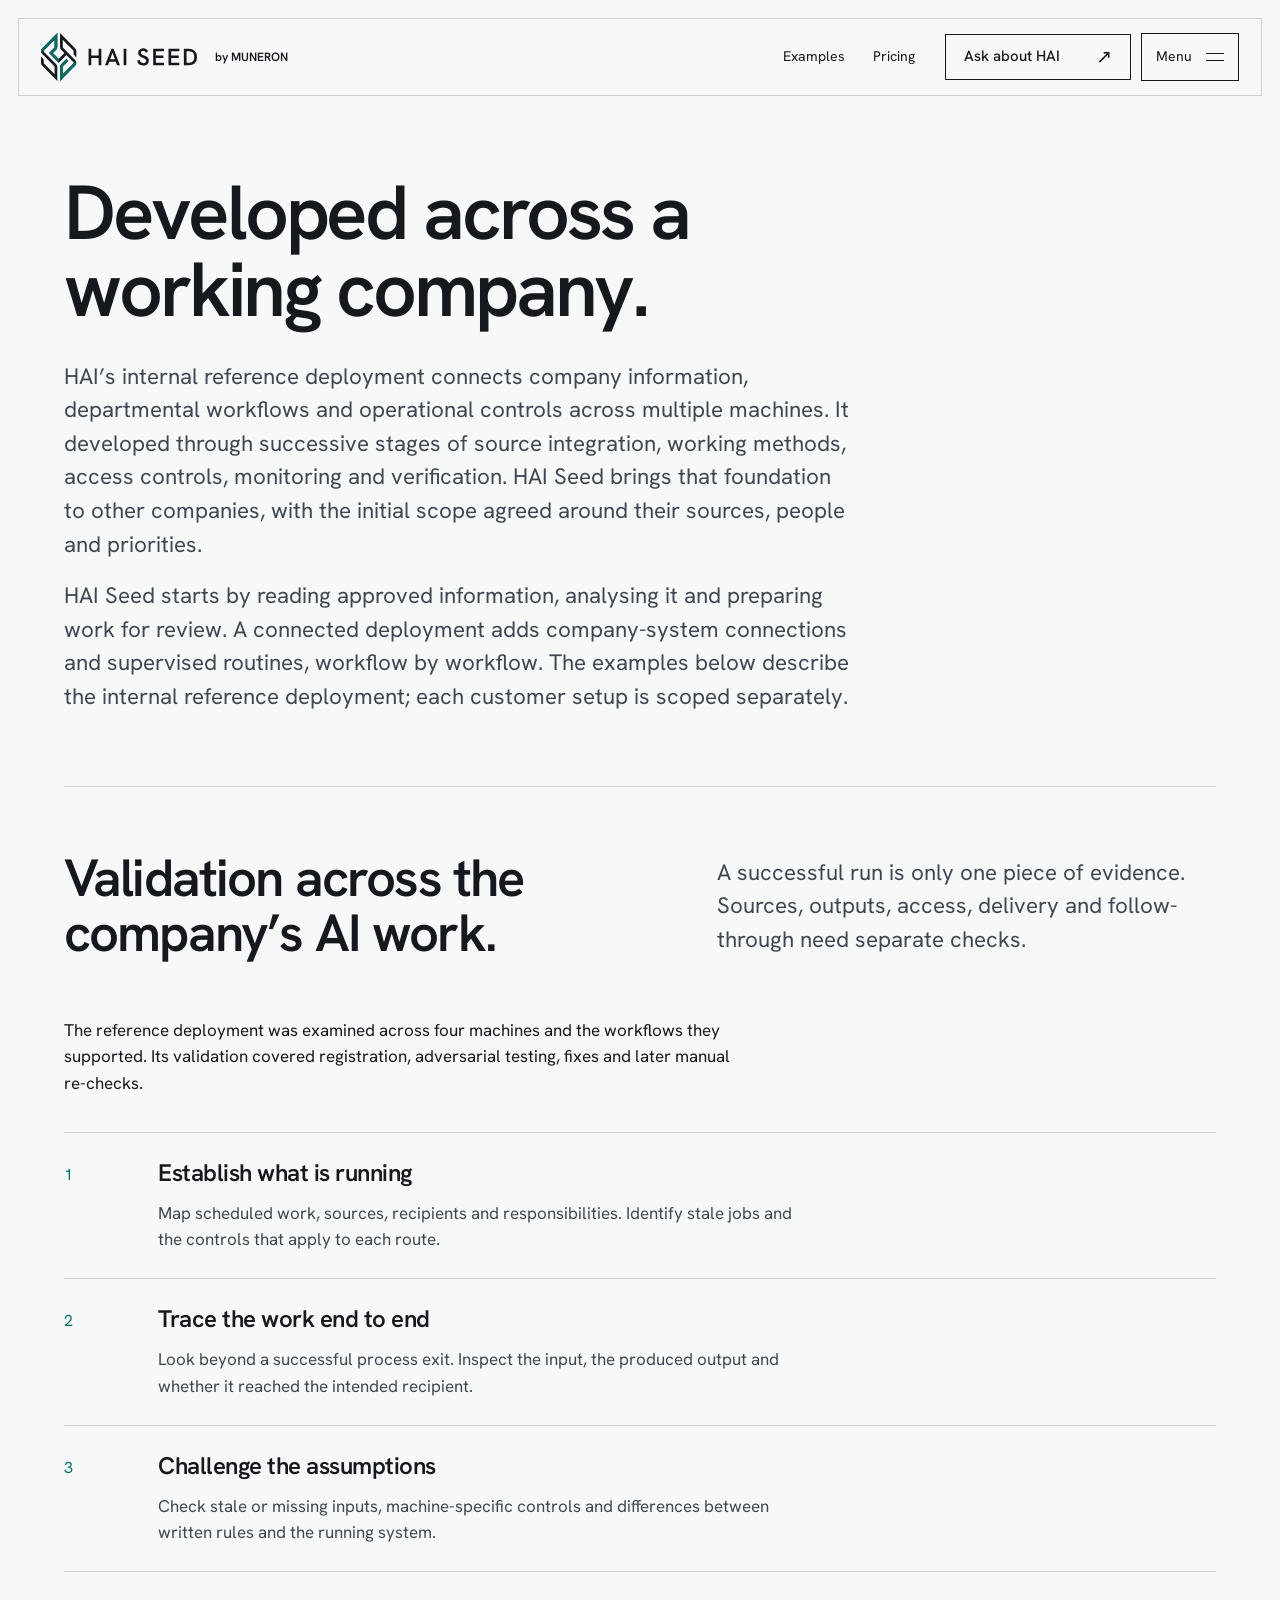
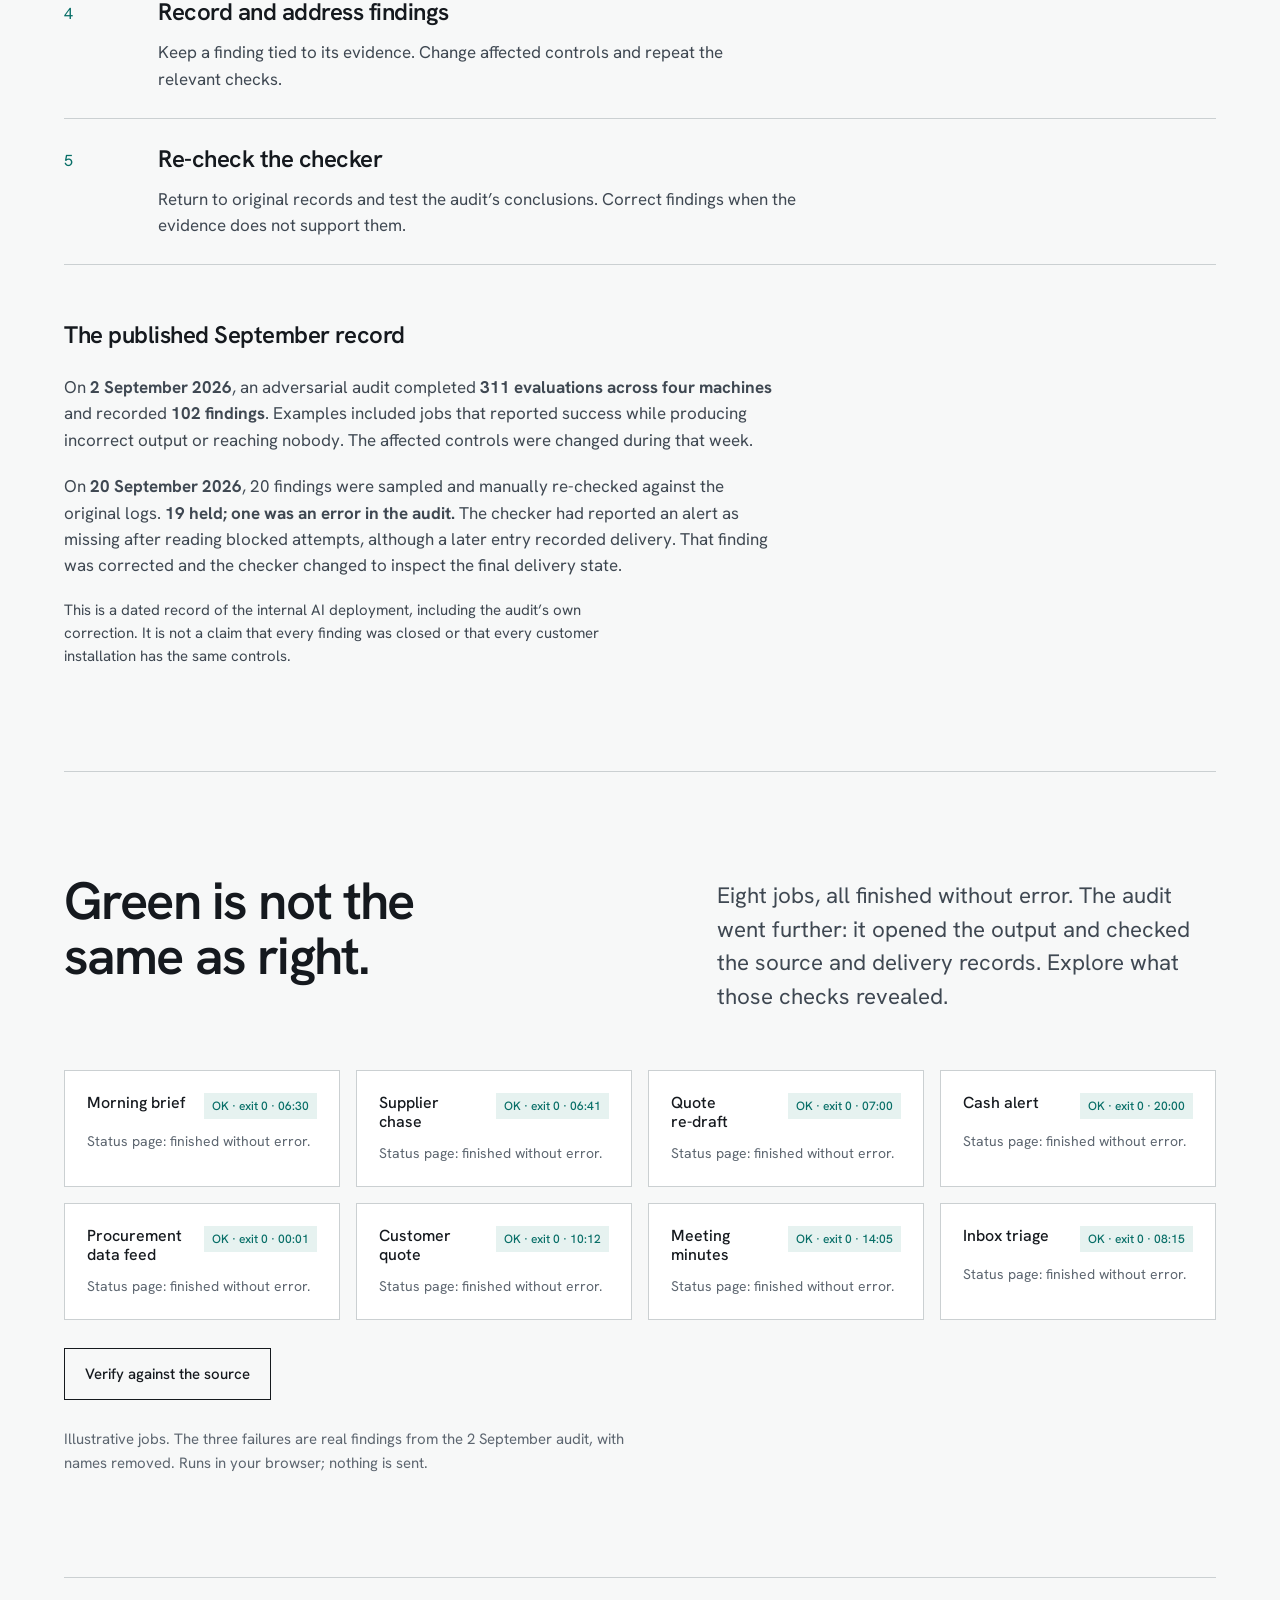
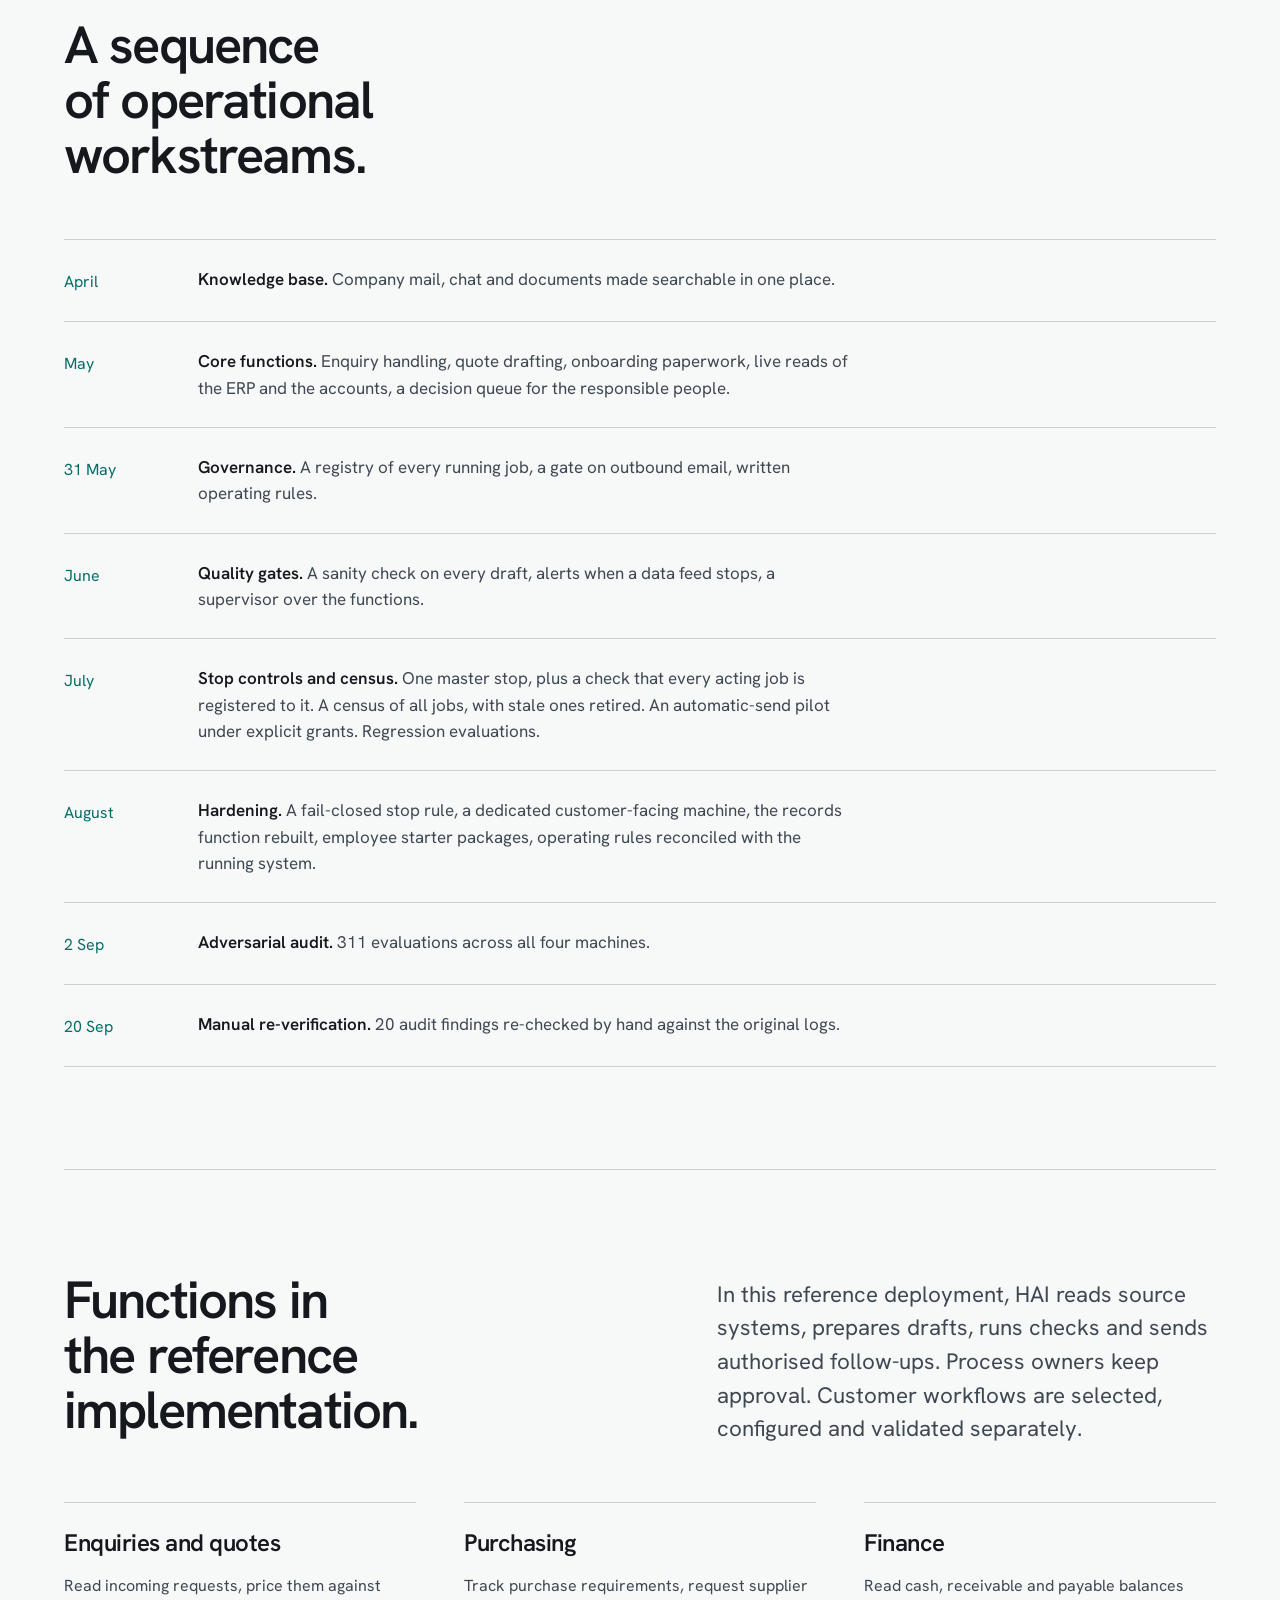
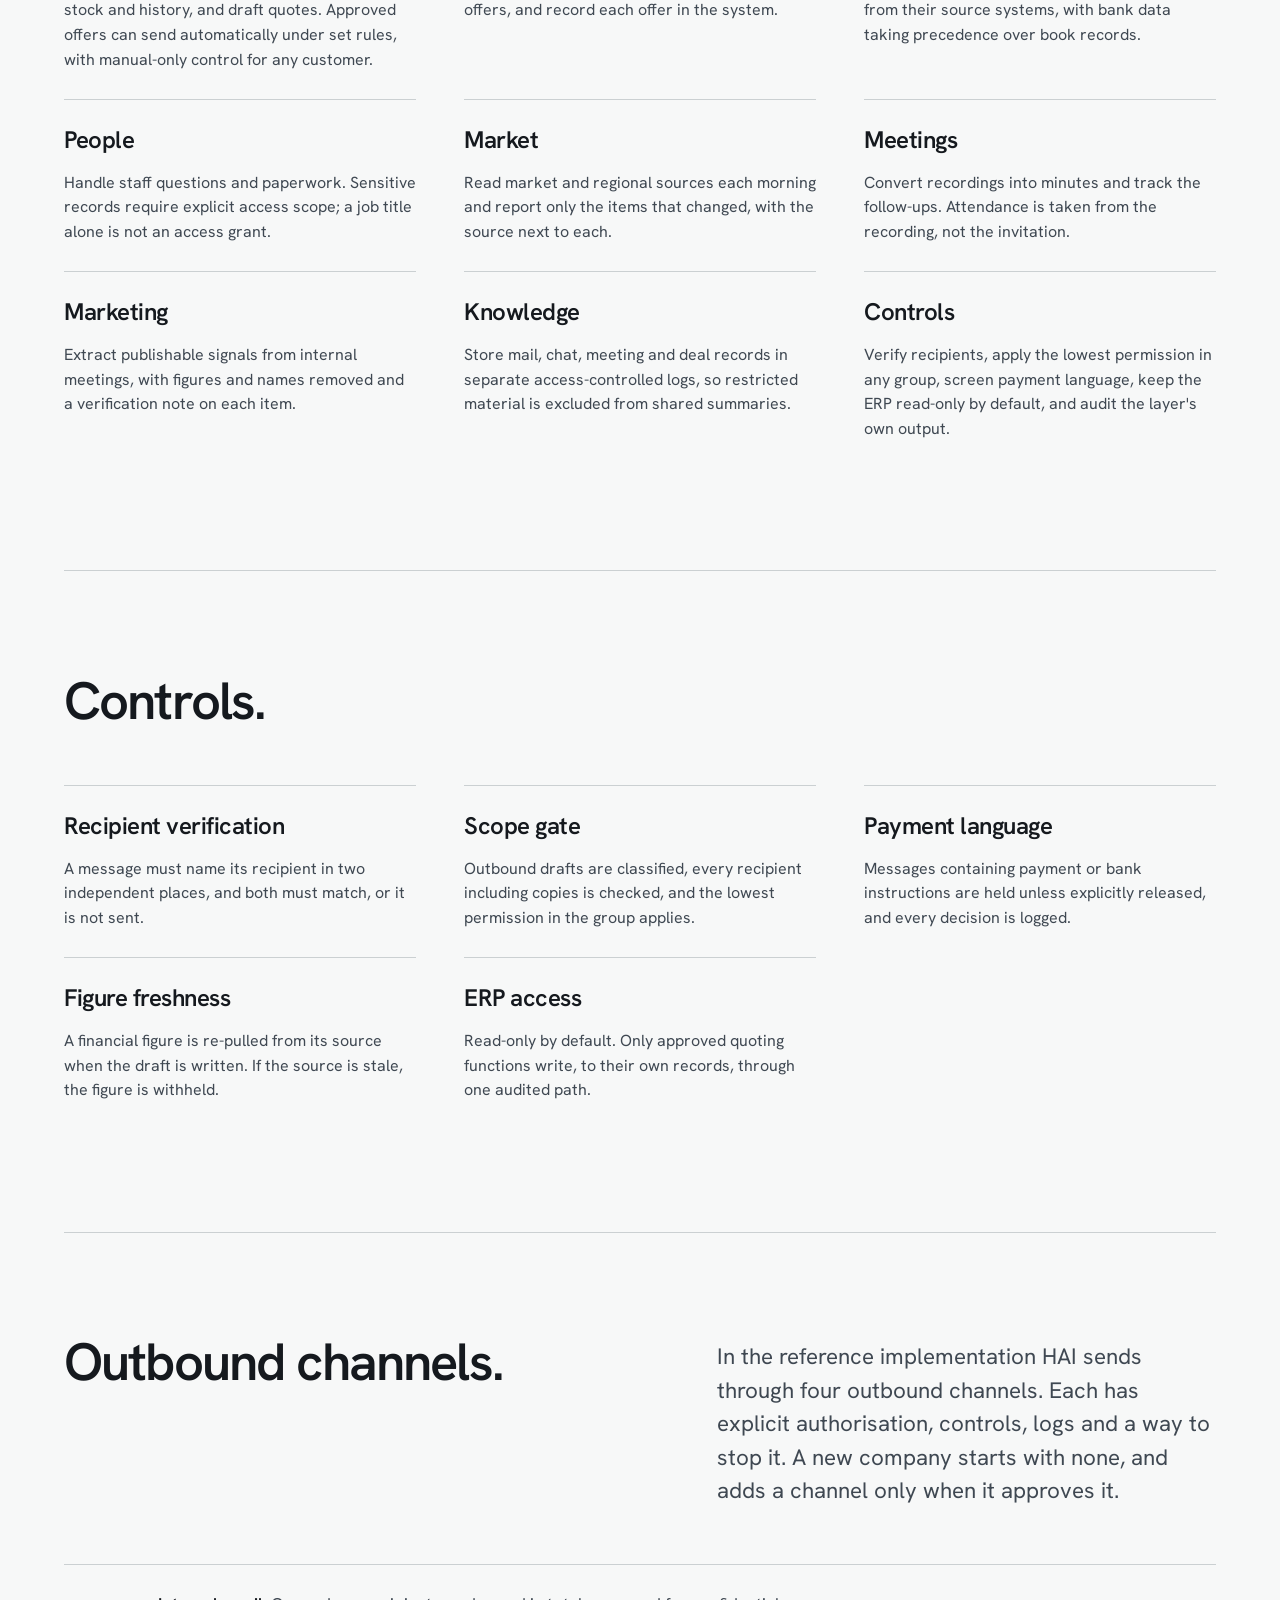
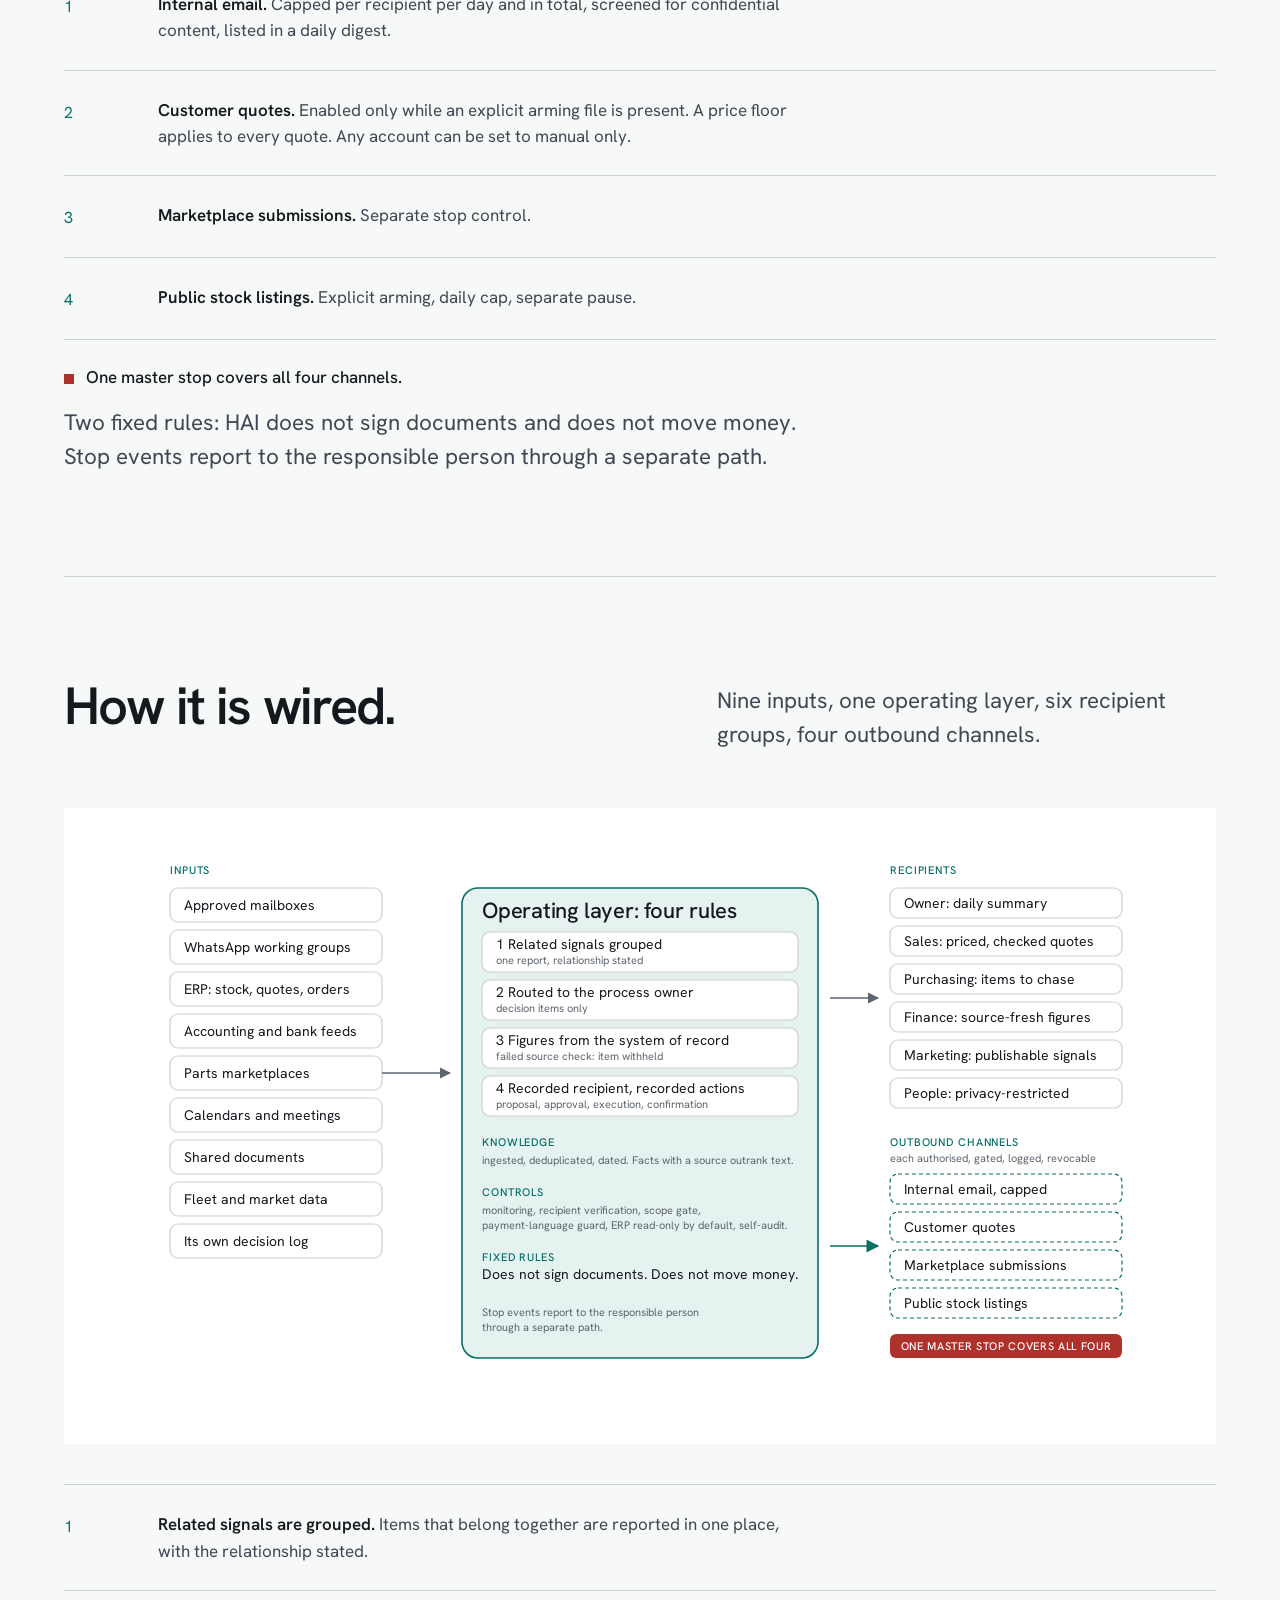
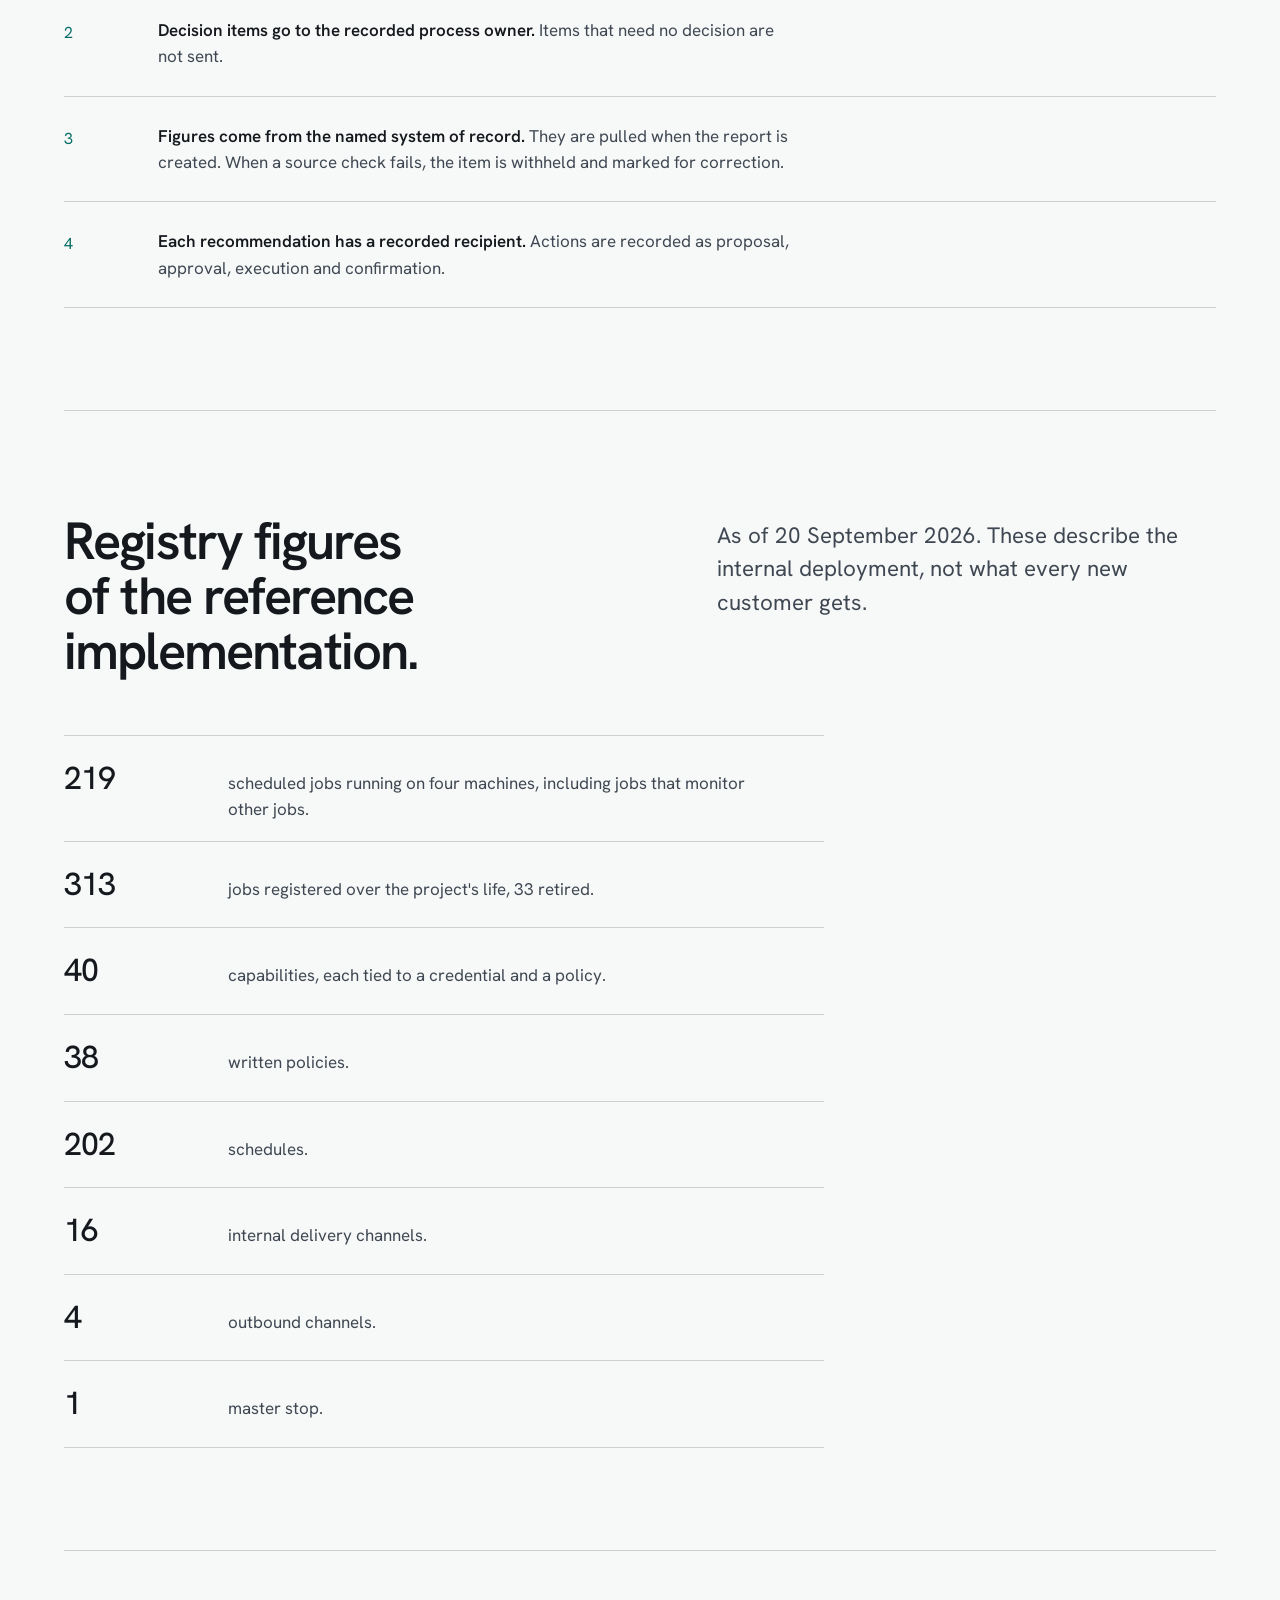
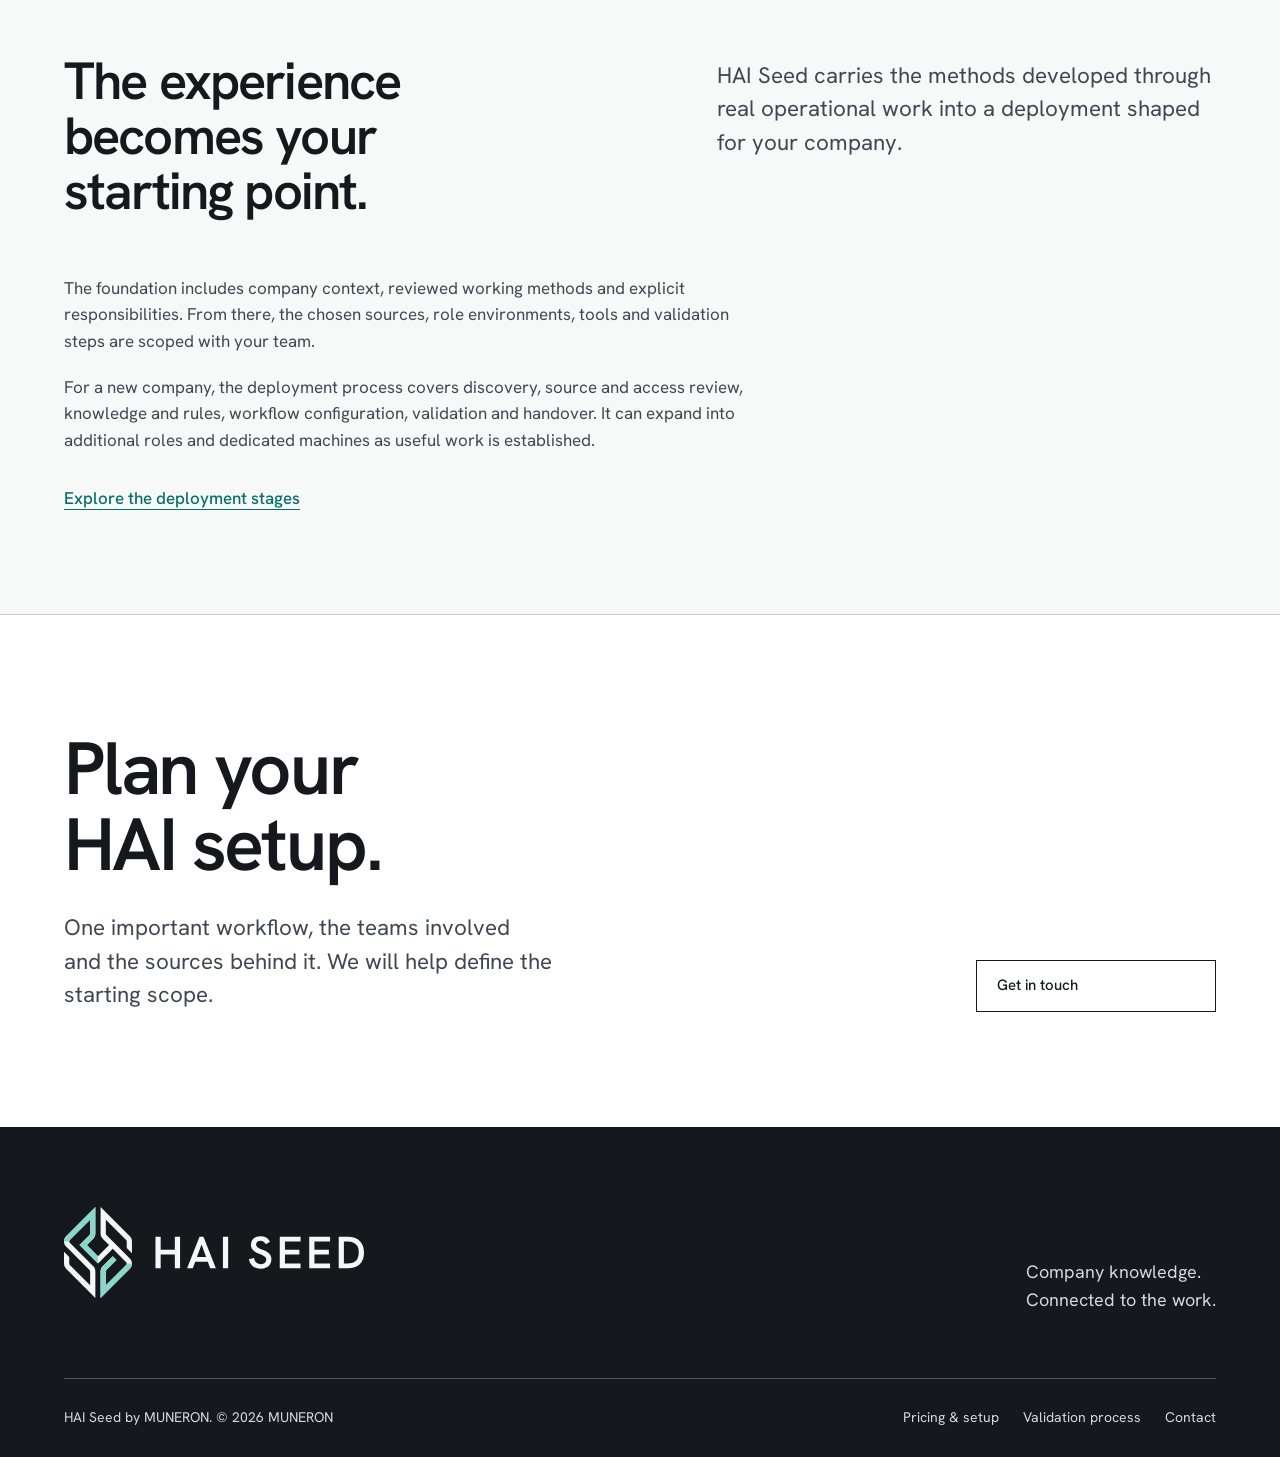
==== commit e67b8299: "Show company briefing and short team examples" ====
--- a/aviation/index.html
+++ b/aviation/index.html
@@ -11,12 +11,12 @@
   <link rel="preload" href="/assets/fonts/hanken-grotesk-wght.ttf" as="font" type="font/ttf" crossorigin>
   <link rel="icon" href="/favicon.svg" type="image/svg+xml"><link rel="icon" href="/favicon.ico" sizes="any"><link rel="apple-touch-icon" href="/apple-touch-icon.png"><link rel="manifest" href="/site.webmanifest"><link rel="stylesheet" href="/assets/muneron.css?v=20261022-visual-repair">
   <script src="/assets/ui.js?v=20261021-microagi" defer></script><script src="/assets/verify-demo.js?v=20261014r2" defer></script>
-<link rel="stylesheet" href="/assets/upgrade.css?v=20261022-visual-repair"></head>
+<link rel="stylesheet" href="/assets/upgrade.css?v=20261022-team-examples"></head>
 <body class="inner-page">
 <a class="skip-link" href="#main">Skip to content</a>
 <header class="site-header"><nav class="nav" aria-label="Main navigation">
 <a class="identity" href="/" aria-label="HAI Seed by MUNERON home"><img class="identity-logo" src="/assets/brand/hai-seed_horizontal_on-light.svg" width="574" height="174" alt="HAI Seed"><span class="identity-endorsement">by MUNERON</span></a>
-<div class="nav-shortcuts"><a href="/#ask">Try an example</a><a href="/start-here/#pricing">Pricing</a></div><div class="nav-actions"><a class="button header-cta" href="/start/">Ask about HAI <span aria-hidden="true">↗</span></a><button class="nav-toggle" type="button" aria-expanded="false" aria-controls="nav-menu" aria-label="Open menu"><span class="menu-label">Menu</span><span class="menu-lines" aria-hidden="true"></span></button></div>
+<div class="nav-shortcuts"><a href="/#ask">Examples</a><a href="/start-here/#pricing">Pricing</a></div><div class="nav-actions"><a class="button header-cta" href="/start/">Ask about HAI <span aria-hidden="true">↗</span></a><button class="nav-toggle" type="button" aria-expanded="false" aria-controls="nav-menu" aria-label="Open menu"><span class="menu-label">Menu</span><span class="menu-lines" aria-hidden="true"></span></button></div>
 <div class="nav-menu" id="nav-menu"><div class="nav-menu-links"><a href="/start-here/#teams">For your teams <span aria-hidden="true">↗</span></a><a href="/start-here/#parts">Teach HAI <span aria-hidden="true">↗</span></a><a href="/start-here/#pricing">Pricing &amp; setup <span aria-hidden="true">↗</span></a><a href="/aviation/">Inside HAI <span aria-hidden="true">↗</span></a><a href="/start/">Get in touch <span aria-hidden="true">↗</span></a></div><p>Company knowledge.<br>Connected to the work.</p></div>
 </nav></header>
 <main id="main"><section class="wrap page-head">
--- a/assets/upgrade.css
+++ b/assets/upgrade.css
@@ -18,42 +18,35 @@
 .flow-work li::before{content:'↳';color:var(--accent);margin-right:10px}
 .section-follow{display:flex;justify-content:space-between;align-items:baseline;gap:24px;margin-top:25px;font-size:.9375rem;color:var(--dim)}
 .section-follow p{max-width:56ch}.section-follow a{flex:none}
-.role-paths{padding-top:32px;margin-top:32px;border-top:1px solid var(--line)}
-.role-paths p{max-width:76ch;font-size:1rem;color:var(--dim)}
-.role-links{display:flex;flex-wrap:wrap;gap:10px 26px;margin-top:18px}
-.role-links a{display:inline-flex;align-items:center;gap:12px;color:var(--accent);font-size:.9375rem;text-decoration:underline;text-underline-offset:5px;padding:7px 0}
+/* Short role examples, with the owner's company briefing open first. */
 .business-demo{padding:76px 0;background:var(--surface);color:var(--ink);border-block:1px solid var(--line)}
 .business-demo :focus-visible{outline-color:var(--accent)}
-.demo-heading{display:flex;justify-content:space-between;align-items:flex-end;gap:40px;margin-bottom:48px}
-.demo-heading h2{font-size:clamp(2.2rem,3.8vw,3.5rem);max-width:24ch}
-.demo-heading h2+p{margin-top:20px;font-size:1rem;color:var(--dim)}
-.demo-disclosure{font-size:.8125rem;line-height:1.55;color:var(--dim);max-width:32ch;flex:none}
-.investigation{display:grid;grid-template-columns:minmax(235px,.7fr) minmax(0,1.3fr);gap:64px;border-top:1px solid var(--line);padding-top:32px}
-.question-choice{width:100%;display:flex;align-items:center;justify-content:space-between;gap:20px;padding:21px 0;text-align:left;background:transparent;color:var(--dim);border:0;border-bottom:1px solid var(--line);border-radius:0;font-size:1rem;line-height:1.45;cursor:pointer}
-.question-choice:first-child{padding-top:0;padding-bottom:22px}.question-choice span{font-size:1.25rem;flex:none}
-.question-choice[aria-pressed=true]{color:var(--accent);font-weight:500}
-.demo-time{margin-top:38px}.demo-time>p:first-child{font-size:.875rem;color:var(--dim);max-width:24ch;margin-bottom:16px}
-.next-day{display:flex;align-items:center;justify-content:space-between;gap:20px;background:transparent;border:1px solid var(--accent);border-radius:0;color:var(--accent);padding:12px 14px;min-height:48px;font-size:.875rem;text-align:left;cursor:pointer}
-.time-note{font-size:.8125rem;line-height:1.5;color:var(--muted);max-width:30ch;margin-top:12px}
-.investigation-result{min-width:0}.result-top{display:flex;justify-content:space-between;gap:16px;color:var(--accent);font-size:.8125rem;line-height:1.5;margin-bottom:22px}
-.result-top>span+span{color:var(--dim)}
-.investigation-result h3{font-size:clamp(1.65rem,2.8vw,2.5rem);line-height:1.2;letter-spacing:-.025em;max-width:25ch}
-#demo-explanation{margin-top:20px;color:var(--dim);font-size:1rem;line-height:1.6;max-width:60ch}
-.result-gap,.result-next{display:grid;grid-template-columns:110px minmax(0,1fr);gap:20px;padding-block:18px;border-top:1px solid var(--line);font-size:.875rem;line-height:1.55}
-.result-gap{margin-top:26px}.result-gap strong,.result-next>span{font-weight:500;color:var(--accent)}
-.result-gap p,.result-next p{color:var(--dim)}
-.source-header{display:flex;justify-content:space-between;align-items:baseline;gap:20px;margin-top:24px;padding-bottom:16px}
-.source-header h4{font-weight:500;font-size:.9375rem}.source-header>span{font-size:.75rem;color:var(--muted)}
-.demo-sources{border-top:1px solid var(--line)}
-.demo-sources details{border-bottom:1px solid var(--line)}
-.demo-sources summary{display:flex;justify-content:space-between;align-items:center;gap:20px;padding:14px 0;font-size:.875rem;cursor:pointer;list-style:none}
-.demo-sources summary::-webkit-details-marker{display:none}
-.demo-sources summary::before{content:'+';font-size:1.1rem;color:var(--accent);width:12px;flex:none}.demo-sources details[open] summary::before{content:'−'}
-.demo-sources summary>span{color:var(--muted);margin-left:auto;font-size:.75rem}
-.source-extract{padding:6px 0 14px 32px;font-size:.9375rem;line-height:1.6;color:var(--ink)}
-.source-relevance{padding:0 0 20px 32px;font-size:.8125rem;line-height:1.55;color:var(--muted)}
-.demo-next-link{display:flex;justify-content:space-between;align-items:baseline;gap:28px;border-top:1px solid var(--line);padding-top:28px;margin-top:40px;color:var(--dim);font-size:.9375rem}
+.demo-heading{display:flex;justify-content:space-between;align-items:flex-end;gap:48px;margin-bottom:44px}
+.demo-heading h2{font-size:clamp(2.2rem,3.8vw,3.5rem);max-width:20ch}
+.demo-heading>p{max-width:29ch;font-size:1rem;color:var(--dim);line-height:1.6}
+.work-examples{border-top:1px solid var(--line)}
+.work-example{border-bottom:1px solid var(--line)}
+.work-example>summary{display:grid;grid-template-columns:210px minmax(0,1fr) 24px;gap:32px;align-items:baseline;padding:25px 0;cursor:pointer;list-style:none}
+.work-example>summary::-webkit-details-marker{display:none}
+.work-example h3{font-size:1rem;line-height:1.5;font-weight:500;letter-spacing:0;color:var(--dim)}
+.work-question{font-size:1.25rem;line-height:1.45;max-width:45ch;letter-spacing:-.01em}
+.work-toggle{font-size:1.5rem;color:var(--accent);line-height:1;text-align:right}
+.work-toggle::before{content:'+'}.work-example[open] .work-toggle::before{content:'−'}
+.work-example[open] h3{color:var(--accent)}
+.work-output{margin-left:242px;padding:0 56px 30px 0}
+.work-output>p{color:var(--dim);font-size:1rem;line-height:1.6;max-width:65ch}
+.owner-brief{margin-top:25px}.owner-brief h4{font-size:.8125rem;font-weight:500;color:var(--muted);margin-bottom:18px}
+.owner-brief dl{display:grid;gap:20px}.owner-brief dl>div{display:grid;grid-template-columns:116px minmax(0,1fr);gap:22px}
+.owner-brief dt{font-size:.875rem;font-weight:500;line-height:1.6}.owner-brief dd{margin:0;font-size:.9375rem;line-height:1.6}
+.brief-source{display:block;font-size:.75rem;color:var(--muted);margin-top:4px}
+.work-guide{display:inline-flex;margin-top:22px;font-size:.875rem}
+.example-context{display:grid;grid-template-columns:1fr 1fr;gap:48px;margin-top:30px;color:var(--dim);font-size:.875rem;line-height:1.6}
+.example-context>p{max-width:65ch}
+.demo-next-link{display:flex;justify-content:space-between;align-items:baseline;gap:28px;border-top:1px solid var(--line);padding-top:28px;margin-top:30px;color:var(--dim);font-size:.9375rem}
 .business-demo .text-link{color:var(--accent)}
+@media(max-width:1000px){.work-example>summary{grid-template-columns:165px minmax(0,1fr) 20px;gap:24px}.work-output{margin-left:189px;padding-right:44px}.owner-brief dl>div{grid-template-columns:1fr;gap:3px}}
+@media(max-width:800px){.demo-heading{align-items:flex-start;flex-direction:column;gap:20px}.demo-heading>p{max-width:48ch}.work-example>summary{grid-template-columns:minmax(0,1fr) 24px;gap:9px 20px;padding-block:23px}.work-example h3{grid-column:1;font-size:.875rem}.work-question{grid-column:1;font-size:1.1875rem}.work-toggle{grid-column:2;grid-row:1/3;align-self:center}.work-output{margin-left:0;padding-right:44px}.owner-brief dl>div{grid-template-columns:116px minmax(0,1fr);gap:22px}.example-context{gap:28px}}
+@media(max-width:560px){.business-demo{padding-block:58px}.demo-heading{margin-bottom:30px}.demo-heading h2{font-size:2.25rem}.work-output{padding-right:0;padding-bottom:27px}.owner-brief dl>div{grid-template-columns:1fr;gap:3px}.example-context{grid-template-columns:1fr;gap:14px;margin-top:25px}.demo-next-link{align-items:flex-start;flex-direction:column;gap:15px;margin-top:26px;padding-top:24px}}
 .film-section{border-bottom:1px solid var(--line)}
 .film-player{display:block;width:100%;height:auto;aspect-ratio:16/9;max-width:1060px;margin-inline:auto;background:var(--dark);object-fit:contain}
 .film-notes{display:flex;align-items:baseline;justify-content:space-between;gap:24px;max-width:1060px;margin:20px auto 0;font-size:.8125rem;color:var(--muted)}
@@ -97,37 +90,29 @@
 .setup-summary{list-style:none;display:grid;grid-template-columns:repeat(3,minmax(0,1fr));gap:36px;padding:0 0 34px}
 .setup-summary>li{padding-top:20px;border-top:1px solid var(--line)}
 .setup-summary span{font-size:.875rem;color:var(--accent)}.setup-summary h3{font-size:1.25rem;margin:13px 0}.setup-summary p{font-size:.9375rem;color:var(--dim)}
-@media(hover:hover) and (pointer:fine){.nav-shortcuts a:hover,.guide-nav a:hover{text-decoration:underline;text-underline-offset:5px}.question-choice:hover{color:var(--ink)}.next-day:hover{background:var(--accent);color:#fff}.button.primary:hover{background:var(--ink);border-color:var(--ink)}}
+@media(hover:hover) and (pointer:fine){.nav-shortcuts a:hover,.guide-nav a:hover{text-decoration:underline;text-underline-offset:5px}.button.primary:hover{background:var(--ink);border-color:var(--ink)}}
 @media(max-width:1100px){
  .nav-shortcuts{gap:22px;padding-right:10px}
  .knowledge-flow{gap:12px;grid-template-columns:1fr 26px 1.1fr 26px 1fr}.knowledge-flow h3{font-size:1.125rem}.knowledge-flow ul{font-size:.875rem}
- .section-follow{flex-wrap:wrap}.investigation{gap:40px}.demo-heading{gap:28px}.demo-disclosure{max-width:29ch}
+ .section-follow{flex-wrap:wrap}
 }
 @media(max-width:900px){.nav-shortcuts{display:none}}
 @media(max-width:800px){
  .knowledge-flow{grid-template-columns:1fr 28px 1fr;gap:20px}.flow-memory{grid-column:3}.flow-memory+.flow-arrow{grid-column:3;transform:rotate(90deg)}.flow-work{grid-column:1/-1;display:flex;gap:32px;align-items:baseline;border-top:1px solid var(--line);padding-top:24px}.flow-work ul{display:flex;flex-wrap:wrap;gap:12px 24px;margin:0}
- .demo-heading{flex-direction:column;align-items:flex-start;gap:22px}.demo-disclosure{max-width:50ch}.demo-disclosure br{display:none}.investigation{grid-template-columns:1fr;gap:36px}
- .question-list{display:grid;grid-template-columns:repeat(3,minmax(0,1fr));gap:20px}.question-choice,.question-choice:first-child{align-items:flex-start;padding:0 0 18px;font-size:.9375rem}.question-choice span{display:none}
- .demo-time{grid-column:1/-1;display:flex;align-items:center;flex-wrap:wrap;gap:12px 24px;margin-top:0}.demo-time>p:first-child{margin:0;max-width:25ch}.time-note{max-width:none;margin:0;width:100%}
- .investigation-result{padding-top:30px;border-top:1px solid var(--line)}.investigation-result h3{font-size:2rem;max-width:30ch}
  .deployment-guide{--guide-top:92px}.guide-nav .wrap{gap:28px;min-height:56px}.guide-nav a{padding-block:17px}.deployment-guide :is(section,details,p,summary)[id]{scroll-margin-top:42px}
  .guide-heading{padding-top:24px}.deployment-guide .chapter{padding-block:48px}.setup-summary{gap:24px}.setup-summary h3{font-size:1.125rem}
 }
 @media(max-width:560px){
  .knowledge-flow{grid-template-columns:1fr;gap:26px;padding-block:28px}.flow-sources{display:grid;grid-template-columns:1fr 1.6fr;gap:20px;align-items:baseline}.knowledge-flow h3{font-size:1.125rem}.knowledge-flow ul{margin-top:0;font-size:.875rem}.flow-sources li{gap:8px}.flow-sources .flow-arrow{display:none}
  .flow-arrow{transform:rotate(90deg);font-size:1.6rem}.flow-memory{grid-column:1;display:grid;grid-template-columns:54px 1fr;text-align:left;gap:10px 18px;padding:0}.flow-memory img{grid-row:1/3;width:54px;height:54px;margin:0}.flow-memory p{margin:0;grid-column:2}.flow-memory+.flow-arrow{grid-column:1}.flow-work{grid-column:1;display:grid;grid-template-columns:1fr 1.6fr;gap:20px;border:0;padding:0}.flow-work ul{display:grid;gap:10px}
- .section-follow{font-size:.875rem}.role-paths{padding-top:24px;margin-top:26px}.role-links{gap:8px 22px}.role-links a{font-size:.875rem}
- .business-demo{padding-block:58px}.demo-heading{margin-bottom:30px}.demo-heading h2{font-size:2.25rem}.demo-heading h2 br{display:none}
- .investigation{padding-top:24px;gap:30px}.question-list{grid-template-columns:1fr;gap:0}.question-choice,.question-choice:first-child{padding:16px 0;align-items:center;font-size:1rem}.question-choice:first-child{padding-top:0}.question-choice span{display:block}
- .demo-time{margin-top:24px;gap:14px}.demo-time>p:first-child{max-width:none}.next-day{width:100%}.time-note{max-width:35ch}.investigation-result h3{font-size:1.8rem}
- .result-top{font-size:.75rem}.result-gap,.result-next{grid-template-columns:1fr;gap:8px;padding-block:17px}.source-header{gap:12px}.source-header>span{font-size:.6875rem}.demo-sources summary{gap:10px}.source-extract,.source-relevance{padding-left:22px}
- .demo-next-link{align-items:flex-start;flex-direction:column;gap:15px;margin-top:30px;padding-top:24px}.film-notes{flex-wrap:wrap;gap:12px}.film-section .chapter-head{margin-bottom:28px}
+ .section-follow{font-size:.875rem}
+ .film-notes{flex-wrap:wrap;gap:12px}.film-section .chapter-head{margin-bottom:28px}
  .deployment-guide{--guide-top:82px}.guide-nav .wrap{width:calc(100% - 40px);gap:0;justify-content:space-between}.guide-nav a{font-size:.8125rem;min-height:48px}.guide-nav .wrap{min-height:48px}.deployment-guide :is(section,details,p,summary)[id]{scroll-margin-top:20px}
  .guide-heading h1{font-size:clamp(2.6rem,9.5vw,3.4rem)}.guide-heading{padding-block:14px 30px}.guide-heading .lead{font-size:1.125rem}
  .guide-next{flex-direction:column;align-items:flex-start;gap:18px;margin-top:26px}.setup-summary{grid-template-columns:1fr;gap:18px}.setup-summary>li{display:grid;grid-template-columns:25px 1fr;gap:8px 14px}.setup-summary h3{margin:0}.setup-summary p{grid-column:2}
  .guide-disclosure>summary{font-size:1rem;padding-block:20px}.deployment-guide .pricing-plans h3{font-size:2.5rem}.deployment-guide .guide-content .legend{margin-top:24px}
 }
-@media print{.deployment-guide::before{display:none}.nav-shortcuts,.guide-nav,.demo-time,.question-list{display:none}.business-demo{color:#000;background:#fff}.film-player{display:none}}
+@media print{.deployment-guide::before{display:none}.nav-shortcuts,.guide-nav{display:none}.business-demo{color:#000;background:#fff}.film-player{display:none}}
 
 .extras-intro{margin-bottom:24px;max-width:68ch;color:var(--dim)}
 
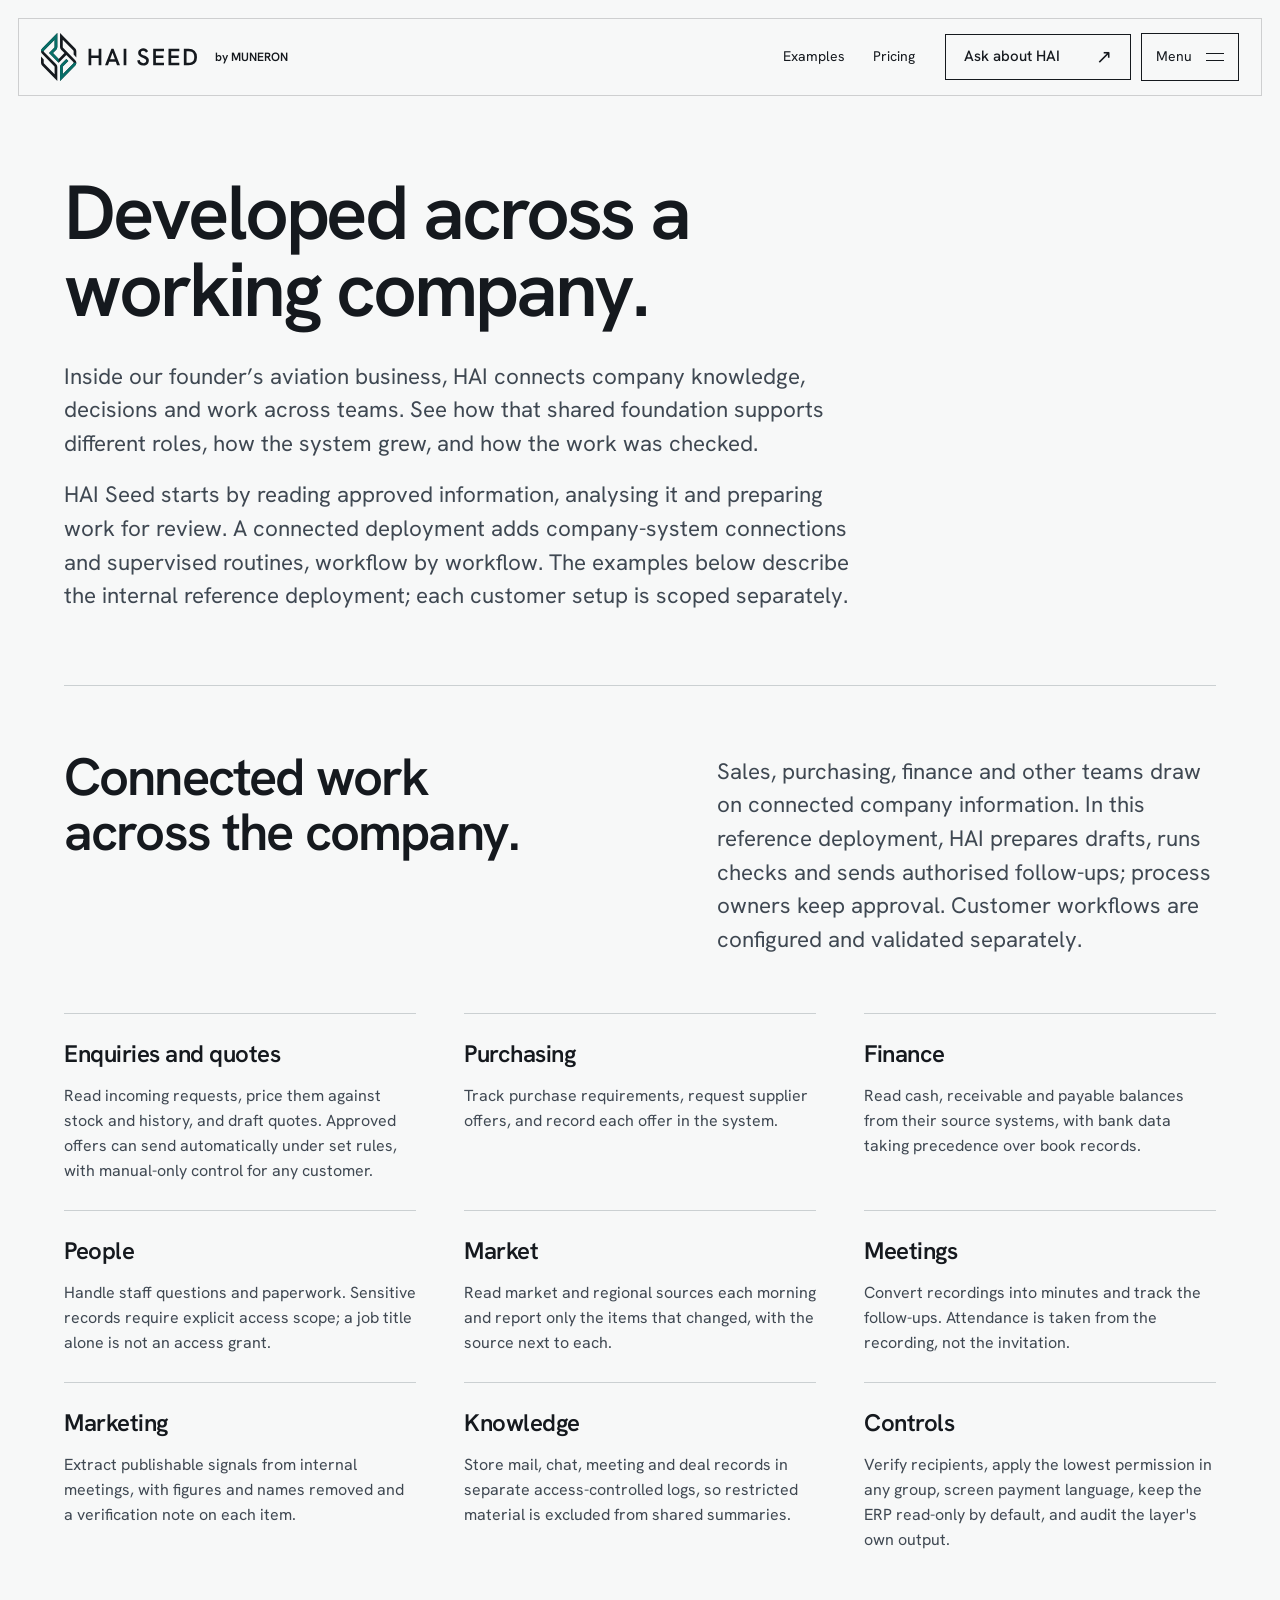
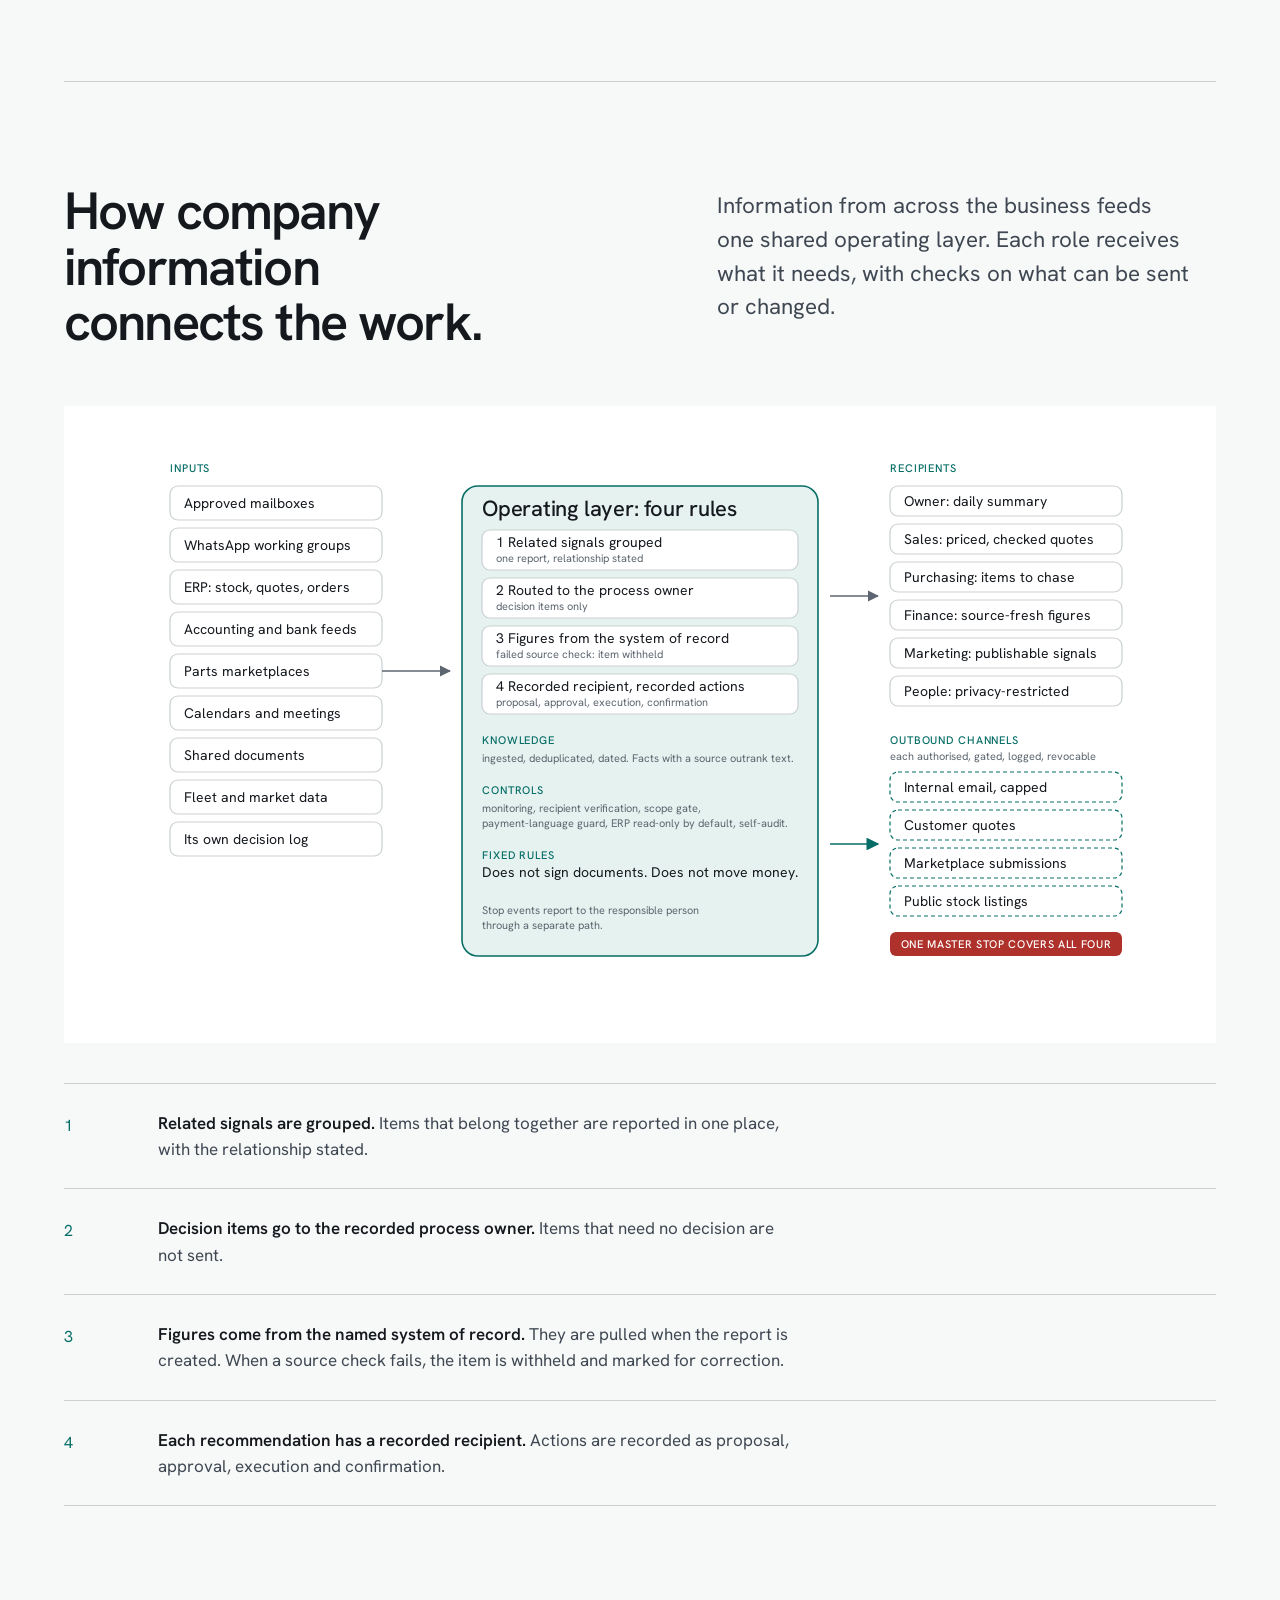
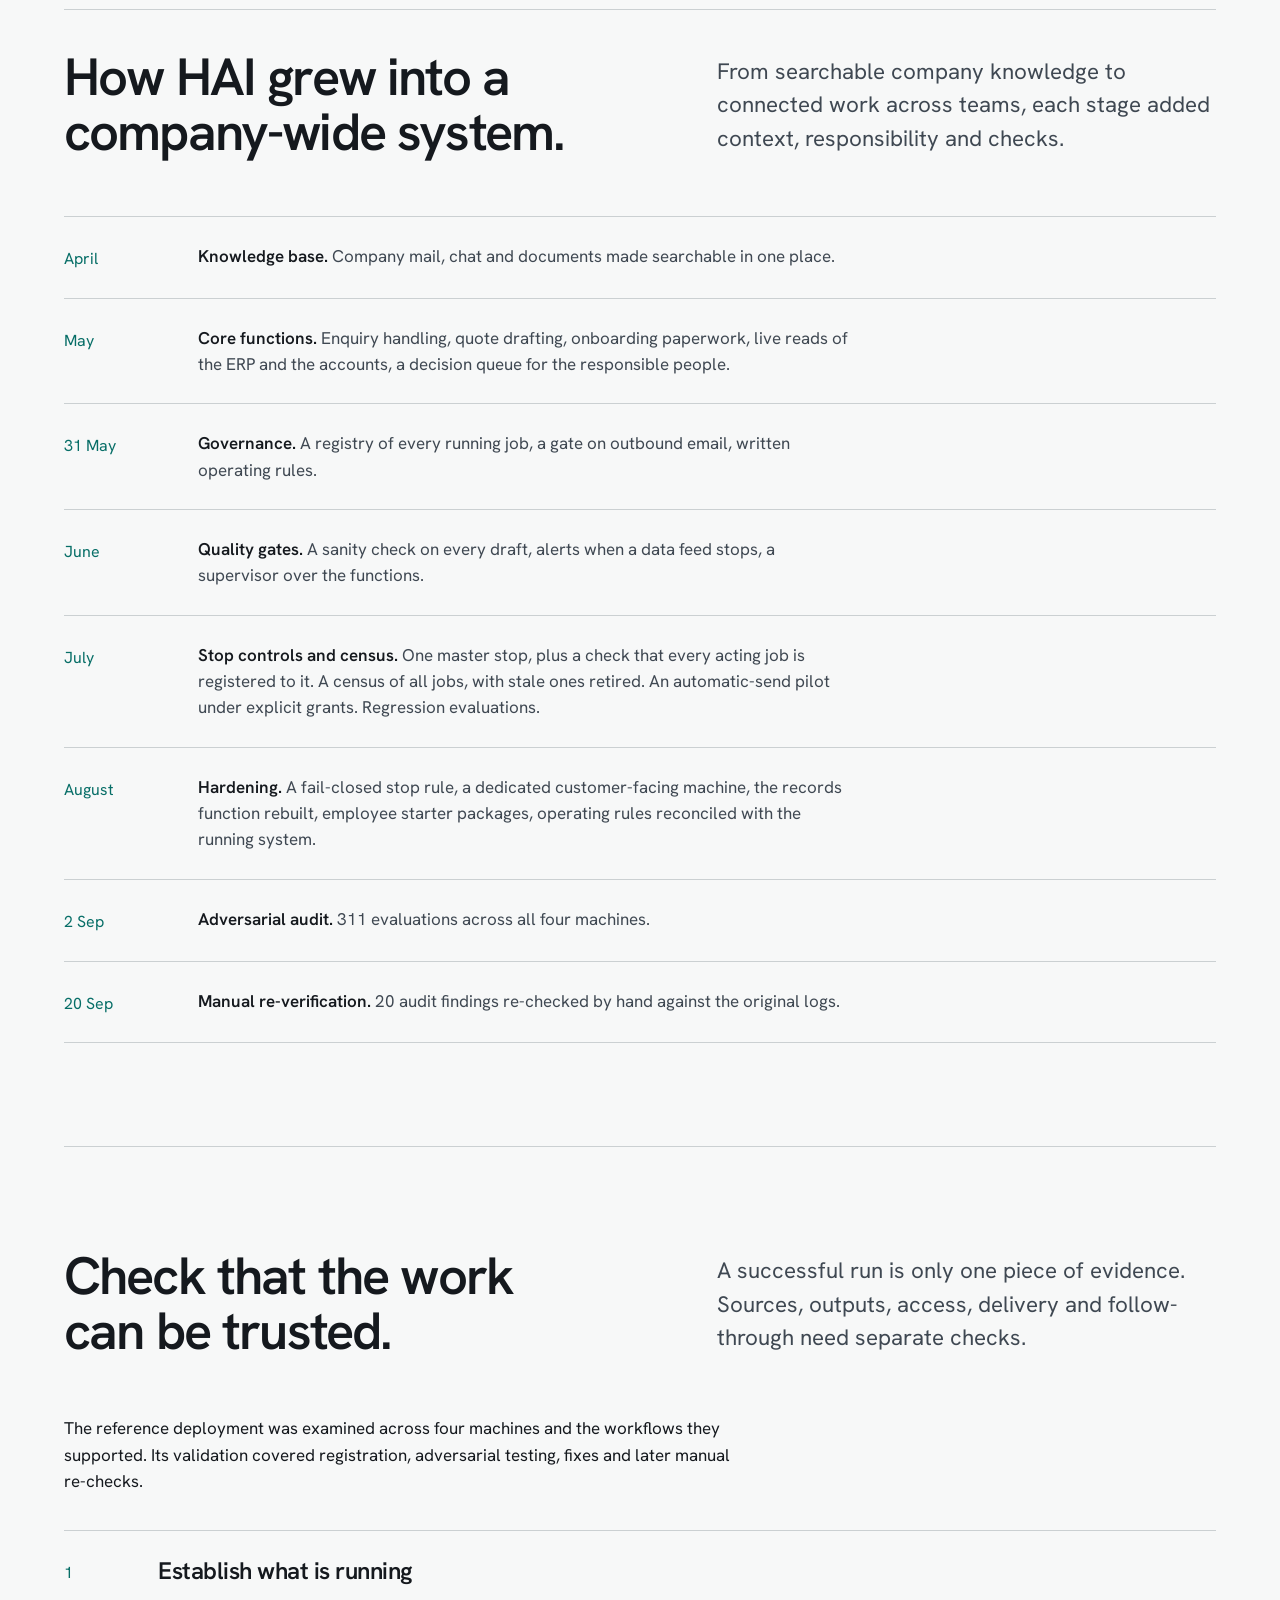
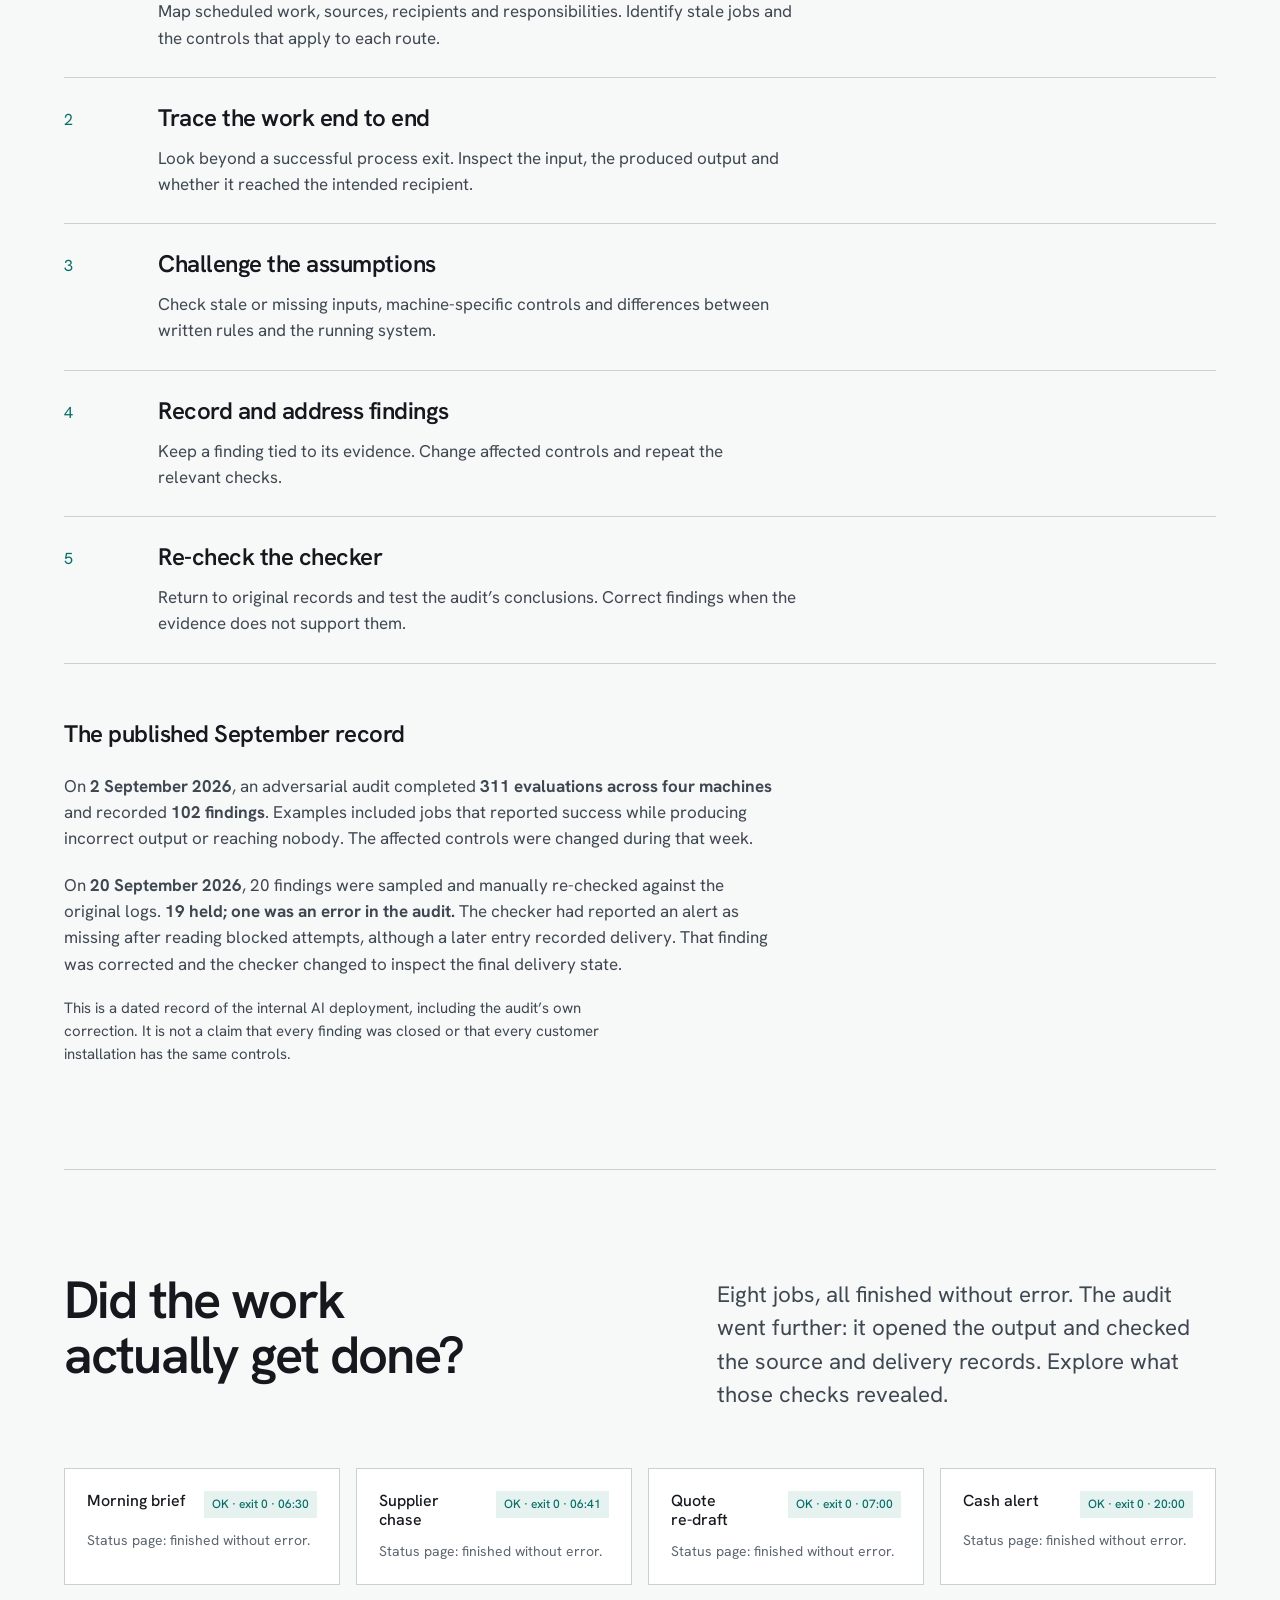
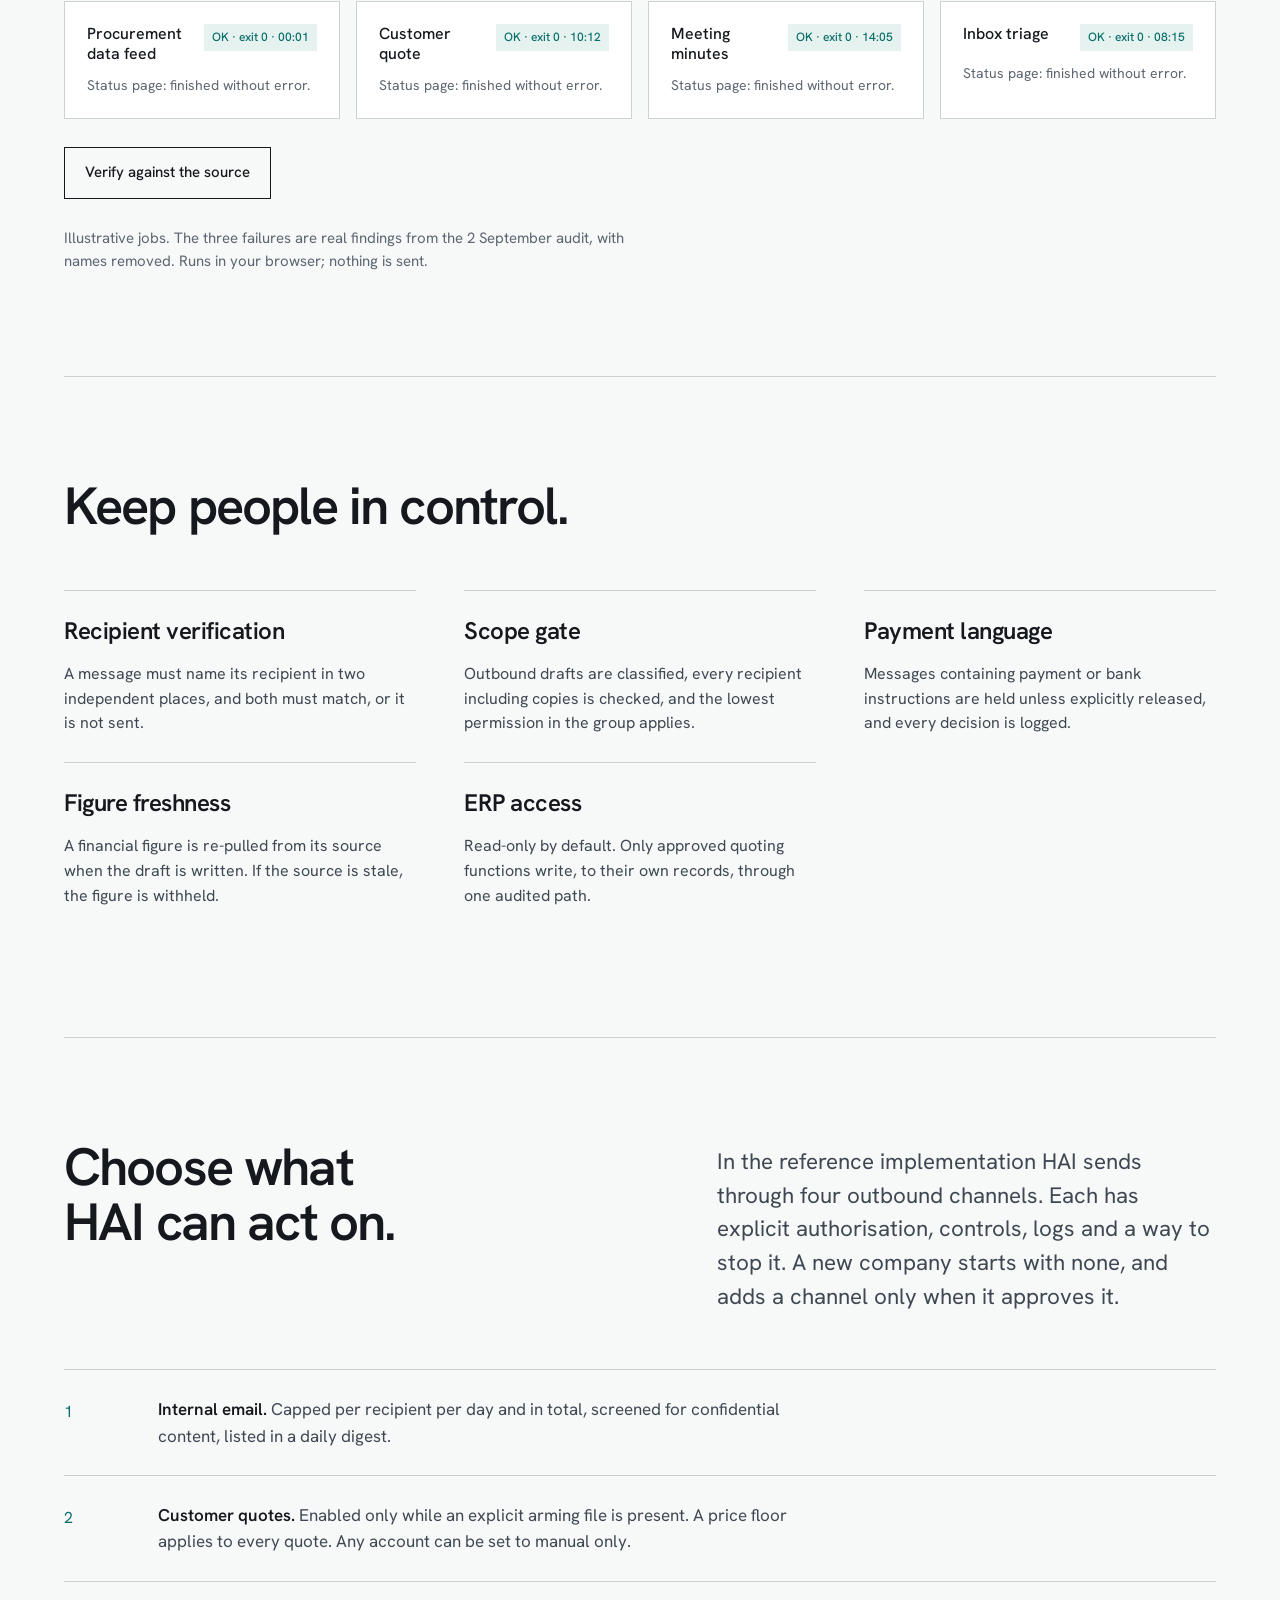
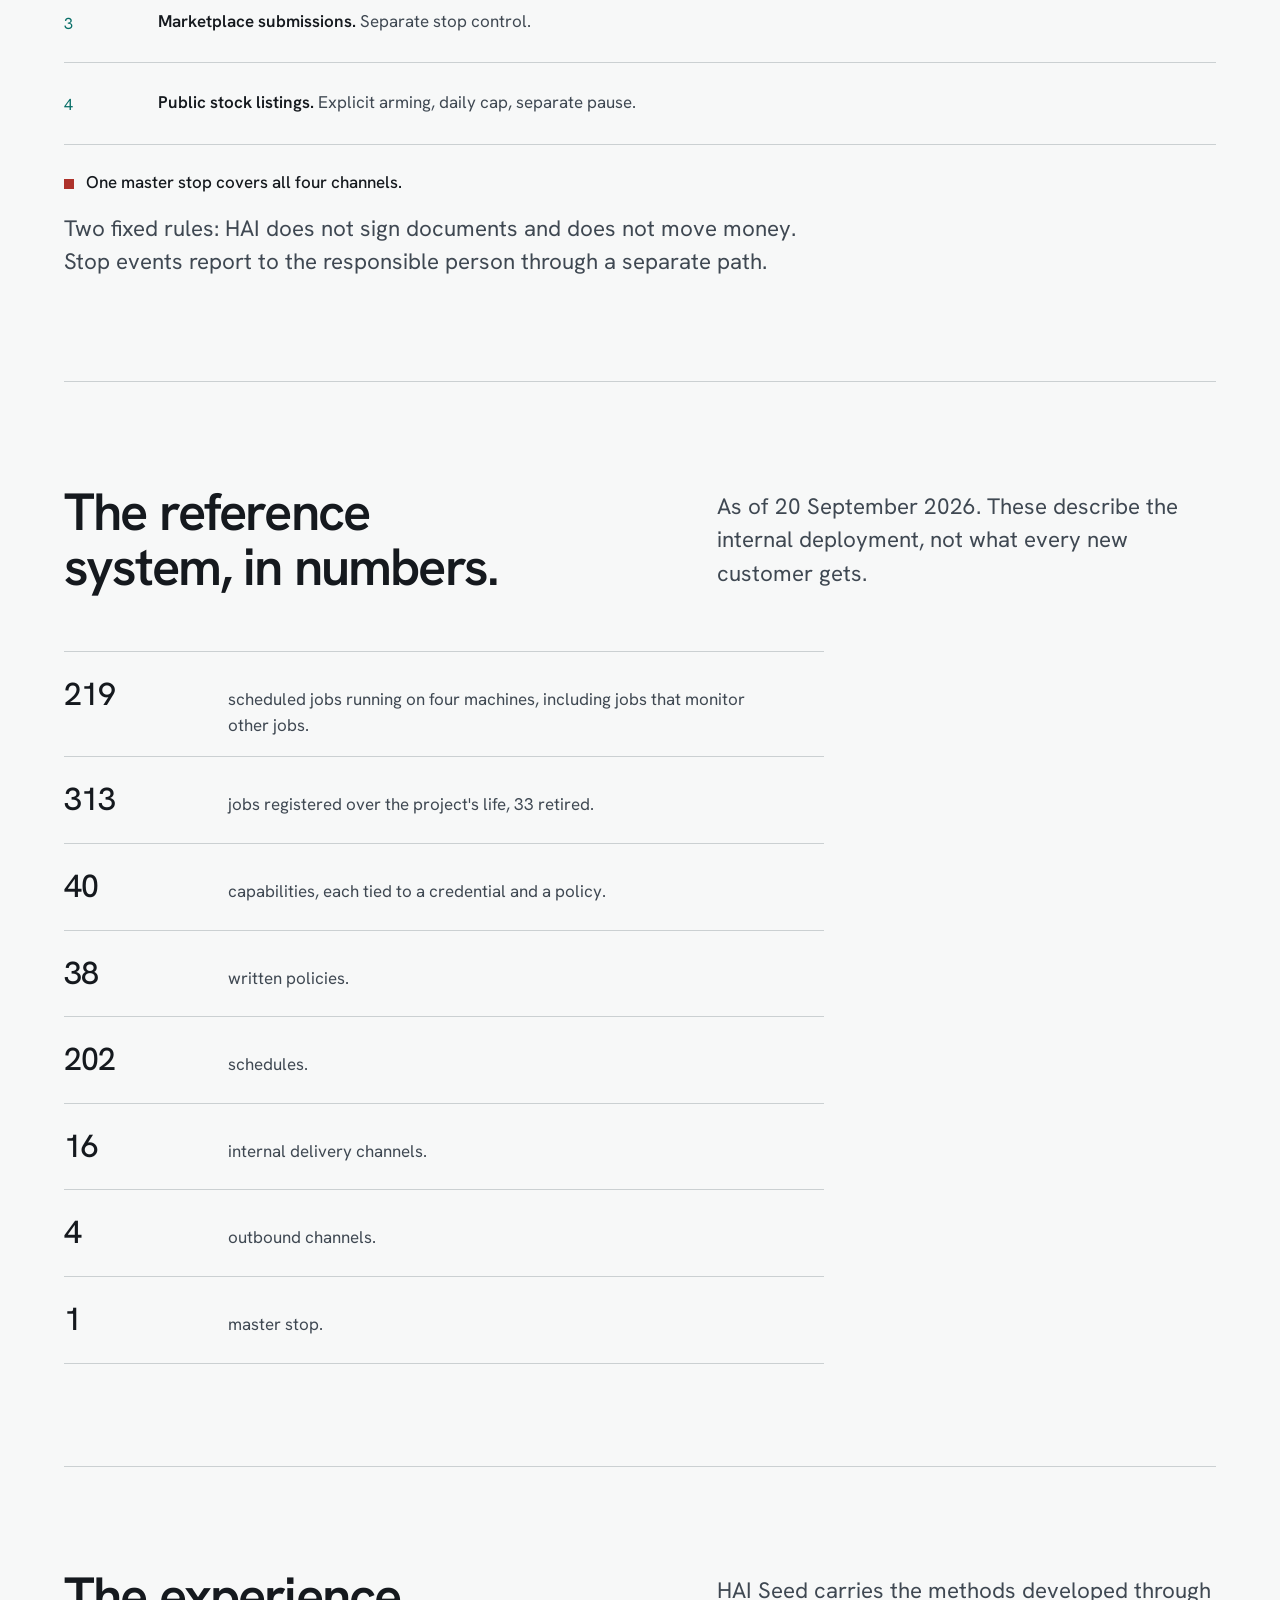
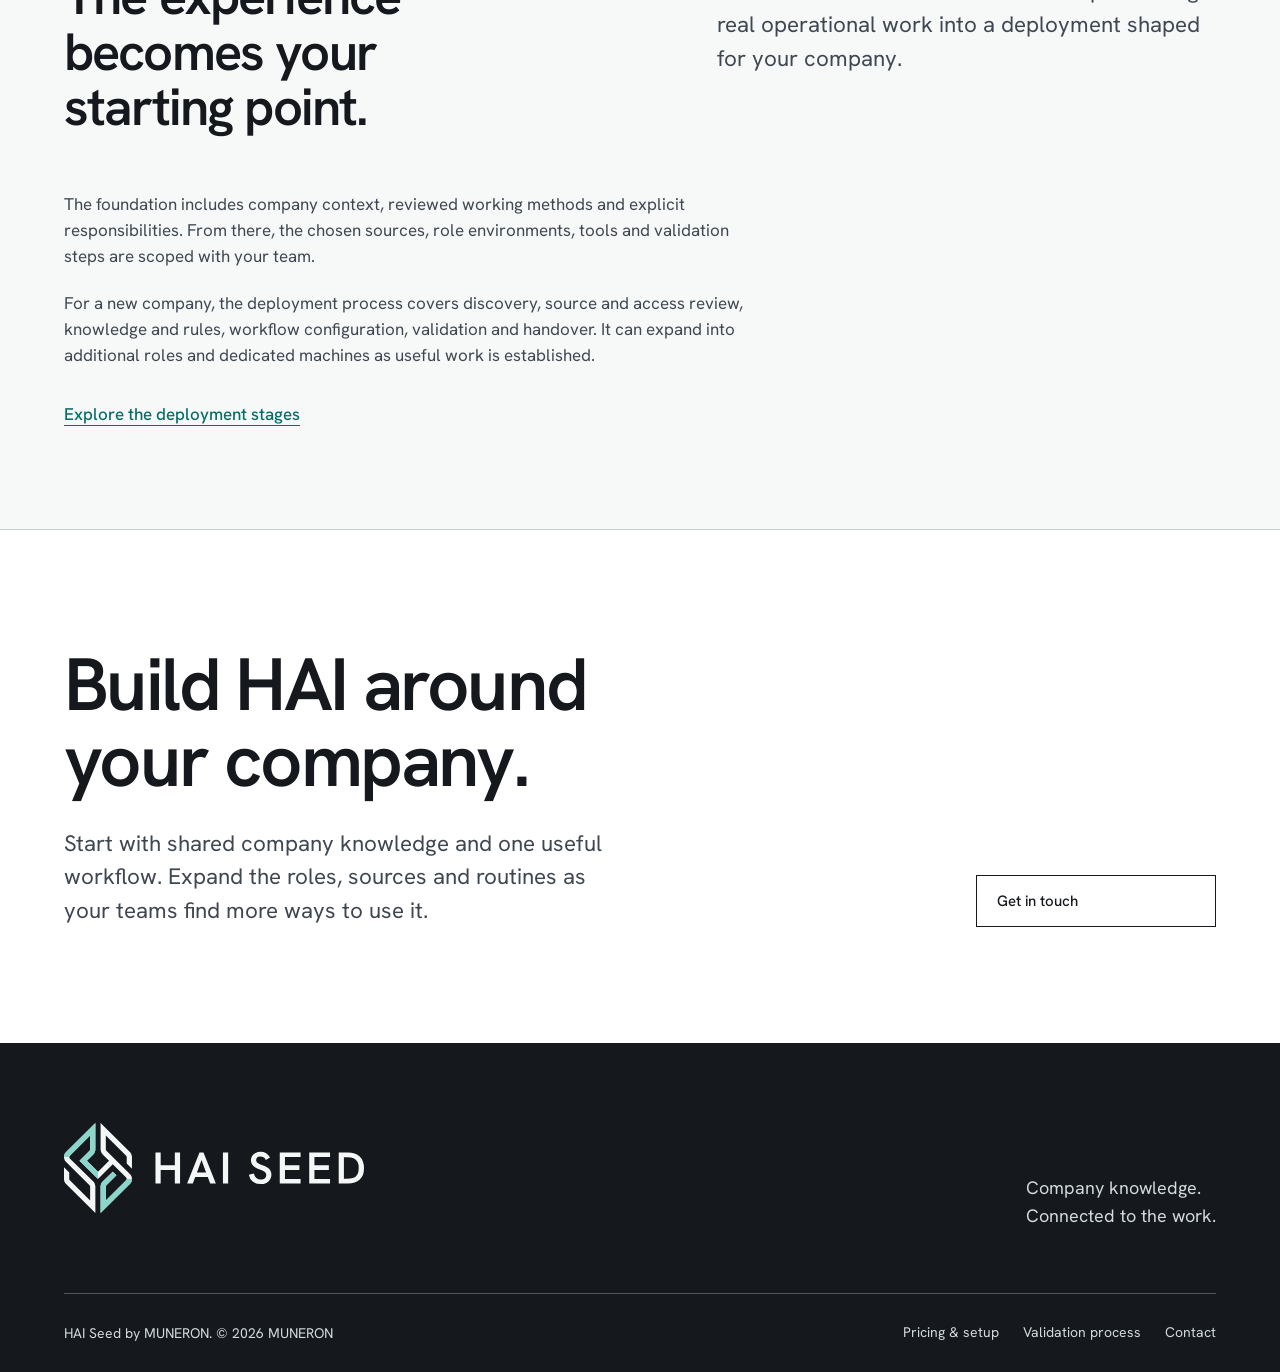
==== commit 3959fc7a: "Carry whole-company vision across the HAI visitor journey" ====
--- a/aviation/index.html
+++ b/aviation/index.html
@@ -11,7 +11,7 @@
   <link rel="preload" href="/assets/fonts/hanken-grotesk-wght.ttf" as="font" type="font/ttf" crossorigin>
   <link rel="icon" href="/favicon.svg" type="image/svg+xml"><link rel="icon" href="/favicon.ico" sizes="any"><link rel="apple-touch-icon" href="/apple-touch-icon.png"><link rel="manifest" href="/site.webmanifest"><link rel="stylesheet" href="/assets/muneron.css?v=20261022-visual-repair">
   <script src="/assets/ui.js?v=20261021-microagi" defer></script><script src="/assets/verify-demo.js?v=20261014r2" defer></script>
-<link rel="stylesheet" href="/assets/upgrade.css?v=20261022-team-examples"></head>
+<link rel="stylesheet" href="/assets/upgrade.css?v=20261023-company"></head>
 <body class="inner-page">
 <a class="skip-link" href="#main">Skip to content</a>
 <header class="site-header"><nav class="nav" aria-label="Main navigation">
@@ -21,41 +21,13 @@
 </nav></header>
 <main id="main"><section class="wrap page-head">
     <h1>Developed across a working company.</h1>
-    <p class="lead">HAI’s internal reference deployment connects company information, departmental workflows and operational controls across multiple machines. It developed through successive stages of source integration, working methods, access controls, monitoring and verification. HAI Seed brings that foundation to other companies, with the initial scope agreed around their sources, people and priorities.</p>
+    <p class="lead">Inside our founder’s aviation business, HAI connects company knowledge, decisions and work across teams. See how that shared foundation supports different roles, how the system grew, and how the work was checked.</p>
     <p class="lead">HAI Seed starts by reading approved information, analysing it and preparing work for review. A connected deployment adds company-system connections and supervised routines, workflow by workflow. The examples below describe the internal reference deployment; each customer setup is scoped separately.</p>
   </section>
-<section class="wrap chapter" id="audit" aria-labelledby="audit-h"><div class="chapter-head"><h2 id="audit-h">Validation across the company’s AI work.</h2><p class="lead">A successful run is only one piece of evidence. Sources, outputs, access, delivery and follow-through need separate checks.</p></div><p class="prose audit-intro">The reference deployment was examined across four machines and the workflows they supported. Its validation covered registration, adversarial testing, fixes and later manual re-checks.</p><ol class="sequence" aria-label="Reference deployment validation cycle"><li><span class="n">1</span><div><h3>Establish what is running</h3><p>Map scheduled work, sources, recipients and responsibilities. Identify stale jobs and the controls that apply to each route.</p></div></li><li><span class="n">2</span><div><h3>Trace the work end to end</h3><p>Look beyond a successful process exit. Inspect the input, the produced output and whether it reached the intended recipient.</p></div></li><li><span class="n">3</span><div><h3>Challenge the assumptions</h3><p>Check stale or missing inputs, machine-specific controls and differences between written rules and the running system.</p></div></li><li><span class="n">4</span><div><h3>Record and address findings</h3><p>Keep a finding tied to its evidence. Change affected controls and repeat the relevant checks.</p></div></li><li><span class="n">5</span><div><h3>Re-check the checker</h3><p>Return to original records and test the audit’s conclusions. Correct findings when the evidence does not support them.</p></div></li></ol><div class="audit-record"><h3>The published September record</h3><p>On <strong>2 September 2026</strong>, an adversarial audit completed <strong>311 evaluations across four machines</strong> and recorded <strong>102 findings</strong>. Examples included jobs that reported success while producing incorrect output or reaching nobody. The affected controls were changed during that week.</p><p>On <strong>20 September 2026</strong>, 20 findings were sampled and manually re-checked against the original logs. <strong>19 held; one was an error in the audit.</strong> The checker had reported an alert as missing after reading blocked attempts, although a later entry recorded delivery. That finding was corrected and the checker changed to inspect the final delivery state.</p><p class="note">This is a dated record of the internal AI deployment, including the audit’s own correction. It is not a claim that every finding was closed or that every customer installation has the same controls.</p></div></section>
-<hr class="rule wrap">
-<section class="wrap chapter" id="demo" aria-labelledby="verify-h">
-    <div class="chapter-head">
-      <h2 id="verify-h">Green is not the same as right.</h2>
-      <p class="lead">Eight jobs, all finished without error. The audit went further: it opened the output and checked the source and delivery records. Explore what those checks revealed.</p>
-    </div>
-    <div id="verify">
-      <div class="jobs" aria-live="polite"></div>
-      <div class="verify-actions"><button type="button" class="button" id="verify-run">Verify against the source</button><p id="verify-summary" class="verify-summary" role="status"></p></div>
-    </div>
-    <p class="note">Illustrative jobs. The three failures are real findings from the 2 September audit, with names removed. Runs in your browser; nothing is sent.</p>
-  </section>
-<hr class="rule wrap">
-<section class="wrap chapter tight" id="timeline" aria-labelledby="tl-h">
-    <div class="chapter-head"><h2 id="tl-h">A sequence of operational workstreams.</h2></div>
-    <ol class="sequence wide">
-      <li><span class="n">April</span><p><b>Knowledge base.</b> Company mail, chat and documents made searchable in one place.</p></li>
-      <li><span class="n">May</span><p><b>Core functions.</b> Enquiry handling, quote drafting, onboarding paperwork, live reads of the ERP and the accounts, a decision queue for the responsible people.</p></li>
-      <li><span class="n">31 May</span><p><b>Governance.</b> A registry of every running job, a gate on outbound email, written operating rules.</p></li>
-      <li><span class="n">June</span><p><b>Quality gates.</b> A sanity check on every draft, alerts when a data feed stops, a supervisor over the functions.</p></li>
-      <li><span class="n">July</span><p><b>Stop controls and census.</b> One master stop, plus a check that every acting job is registered to it. A census of all jobs, with stale ones retired. An automatic-send pilot under explicit grants. Regression evaluations.</p></li>
-      <li><span class="n">August</span><p><b>Hardening.</b> A fail-closed stop rule, a dedicated customer-facing machine, the records function rebuilt, employee starter packages, operating rules reconciled with the running system.</p></li>
-      <li><span class="n">2 Sep</span><p><b>Adversarial audit.</b> 311 evaluations across all four machines.</p></li>
-      <li><span class="n">20 Sep</span><p><b>Manual re-verification.</b> 20 audit findings re-checked by hand against the original logs.</p></li>
-    </ol>
-  </section>
-<hr class="rule wrap">
 <section class="wrap chapter" id="functions" aria-labelledby="fn-h">
     <div class="chapter-head">
-      <h2 id="fn-h">Functions in the reference implementation.</h2>
-      <p class="lead">In this reference deployment, HAI reads source systems, prepares drafts, runs checks and sends authorised follow-ups. Process owners keep approval. Customer workflows are selected, configured and validated separately.</p>
+      <h2 id="fn-h">Connected work across the company.</h2>
+      <p class="lead">Sales, purchasing, finance and other teams draw on connected company information. In this reference deployment, HAI prepares drafts, runs checks and sends authorised follow-ups; process owners keep approval. Customer workflows are configured and validated separately.</p>
     </div>
     <div class="parts">
       <article><h3>Enquiries and quotes</h3><p>Read incoming requests, price them against stock and history, and draft quotes. Approved offers can send automatically under set rules, with manual-only control for any customer.</p></article>
@@ -70,37 +42,10 @@
     </div>
   </section>
 <hr class="rule wrap">
-<section class="wrap chapter" id="controls" aria-labelledby="controls-h">
-    <div class="chapter-head"><h2 id="controls-h">Controls.</h2></div>
-    <div class="parts">
-      <article><h3>Recipient verification</h3><p>A message must name its recipient in two independent places, and both must match, or it is not sent.</p></article>
-      <article><h3>Scope gate</h3><p>Outbound drafts are classified, every recipient including copies is checked, and the lowest permission in the group applies.</p></article>
-      <article><h3>Payment language</h3><p>Messages containing payment or bank instructions are held unless explicitly released, and every decision is logged.</p></article>
-      <article><h3>Figure freshness</h3><p>A financial figure is re-pulled from its source when the draft is written. If the source is stale, the figure is withheld.</p></article>
-      <article><h3>ERP access</h3><p>Read-only by default. Only approved quoting functions write, to their own records, through one audited path.</p></article>
-
-    </div>
-  </section>
-<hr class="rule wrap">
-<section class="wrap chapter" id="outbound" aria-labelledby="ob-h">
-    <div class="chapter-head">
-      <h2 id="ob-h">Outbound channels.</h2>
-      <p class="lead">In the reference implementation HAI sends through four outbound channels. Each has explicit authorisation, controls, logs and a way to stop it. A new company starts with none, and adds a channel only when it approves it.</p>
-    </div>
-    <ol class="sequence" aria-label="Outbound channels">
-      <li><span class="n">1</span><p><b>Internal email.</b> Capped per recipient per day and in total, screened for confidential content, listed in a daily digest.</p></li>
-      <li><span class="n">2</span><p><b>Customer quotes.</b> Enabled only while an explicit arming file is present. A price floor applies to every quote. Any account can be set to manual only.</p></li>
-      <li><span class="n">3</span><p><b>Marketplace submissions.</b> Separate stop control.</p></li>
-      <li><span class="n">4</span><p><b>Public stock listings.</b> Explicit arming, daily cap, separate pause.</p></li>
-    </ol>
-    <p class="stop-line">One master stop covers all four channels.</p>
-    <p class="lead">Two fixed rules: HAI does not sign documents and does not move money. Stop events report to the responsible person through a separate path.</p>
-  </section>
-<hr class="rule wrap">
 <section class="wrap chapter" id="wiring" aria-labelledby="w-h">
     <div class="chapter-head">
-      <h2 id="w-h">How it is wired.</h2>
-      <p class="lead">Nine inputs, one operating layer, six recipient groups, four outbound channels.</p>
+      <h2 id="w-h">How company information connects the work.</h2>
+      <p class="lead">Information from across the business feeds one shared operating layer. Each role receives what it needs, with checks on what can be sent or changed.</p>
     </div>
     <div class="diagram-wrap"><svg xmlns="http://www.w3.org/2000/svg" class="diagram" viewBox="0 0 980 560" role="img" aria-labelledby="t d" font-family="Hanken Grotesk, system-ui, sans-serif">
   <title id="t">How the operating layer is wired</title>
@@ -215,9 +160,64 @@
     </ol>
   </section>
 <hr class="rule wrap">
+<section class="wrap chapter tight" id="timeline" aria-labelledby="tl-h">
+    <div class="chapter-head"><h2 id="tl-h">How HAI grew into a company-wide system.</h2><p class="lead">From searchable company knowledge to connected work across teams, each stage added context, responsibility and checks.</p></div>
+    <ol class="sequence wide">
+      <li><span class="n">April</span><p><b>Knowledge base.</b> Company mail, chat and documents made searchable in one place.</p></li>
+      <li><span class="n">May</span><p><b>Core functions.</b> Enquiry handling, quote drafting, onboarding paperwork, live reads of the ERP and the accounts, a decision queue for the responsible people.</p></li>
+      <li><span class="n">31 May</span><p><b>Governance.</b> A registry of every running job, a gate on outbound email, written operating rules.</p></li>
+      <li><span class="n">June</span><p><b>Quality gates.</b> A sanity check on every draft, alerts when a data feed stops, a supervisor over the functions.</p></li>
+      <li><span class="n">July</span><p><b>Stop controls and census.</b> One master stop, plus a check that every acting job is registered to it. A census of all jobs, with stale ones retired. An automatic-send pilot under explicit grants. Regression evaluations.</p></li>
+      <li><span class="n">August</span><p><b>Hardening.</b> A fail-closed stop rule, a dedicated customer-facing machine, the records function rebuilt, employee starter packages, operating rules reconciled with the running system.</p></li>
+      <li><span class="n">2 Sep</span><p><b>Adversarial audit.</b> 311 evaluations across all four machines.</p></li>
+      <li><span class="n">20 Sep</span><p><b>Manual re-verification.</b> 20 audit findings re-checked by hand against the original logs.</p></li>
+    </ol>
+  </section>
+<hr class="rule wrap">
+<section class="wrap chapter" id="audit" aria-labelledby="audit-h"><div class="chapter-head"><h2 id="audit-h">Check that the work can be trusted.</h2><p class="lead">A successful run is only one piece of evidence. Sources, outputs, access, delivery and follow-through need separate checks.</p></div><p class="prose audit-intro">The reference deployment was examined across four machines and the workflows they supported. Its validation covered registration, adversarial testing, fixes and later manual re-checks.</p><ol class="sequence" aria-label="Reference deployment validation cycle"><li><span class="n">1</span><div><h3>Establish what is running</h3><p>Map scheduled work, sources, recipients and responsibilities. Identify stale jobs and the controls that apply to each route.</p></div></li><li><span class="n">2</span><div><h3>Trace the work end to end</h3><p>Look beyond a successful process exit. Inspect the input, the produced output and whether it reached the intended recipient.</p></div></li><li><span class="n">3</span><div><h3>Challenge the assumptions</h3><p>Check stale or missing inputs, machine-specific controls and differences between written rules and the running system.</p></div></li><li><span class="n">4</span><div><h3>Record and address findings</h3><p>Keep a finding tied to its evidence. Change affected controls and repeat the relevant checks.</p></div></li><li><span class="n">5</span><div><h3>Re-check the checker</h3><p>Return to original records and test the audit’s conclusions. Correct findings when the evidence does not support them.</p></div></li></ol><div class="audit-record"><h3>The published September record</h3><p>On <strong>2 September 2026</strong>, an adversarial audit completed <strong>311 evaluations across four machines</strong> and recorded <strong>102 findings</strong>. Examples included jobs that reported success while producing incorrect output or reaching nobody. The affected controls were changed during that week.</p><p>On <strong>20 September 2026</strong>, 20 findings were sampled and manually re-checked against the original logs. <strong>19 held; one was an error in the audit.</strong> The checker had reported an alert as missing after reading blocked attempts, although a later entry recorded delivery. That finding was corrected and the checker changed to inspect the final delivery state.</p><p class="note">This is a dated record of the internal AI deployment, including the audit’s own correction. It is not a claim that every finding was closed or that every customer installation has the same controls.</p></div></section>
+<hr class="rule wrap">
+<section class="wrap chapter" id="demo" aria-labelledby="verify-h">
+    <div class="chapter-head">
+      <h2 id="verify-h">Did the work actually get done?</h2>
+      <p class="lead">Eight jobs, all finished without error. The audit went further: it opened the output and checked the source and delivery records. Explore what those checks revealed.</p>
+    </div>
+    <div id="verify">
+      <div class="jobs" aria-live="polite"></div>
+      <div class="verify-actions"><button type="button" class="button" id="verify-run">Verify against the source</button><p id="verify-summary" class="verify-summary" role="status"></p></div>
+    </div>
+    <p class="note">Illustrative jobs. The three failures are real findings from the 2 September audit, with names removed. Runs in your browser; nothing is sent.</p>
+  </section>
+<hr class="rule wrap">
+<section class="wrap chapter" id="controls" aria-labelledby="controls-h">
+    <div class="chapter-head"><h2 id="controls-h">Keep people in control.</h2></div>
+    <div class="parts">
+      <article><h3>Recipient verification</h3><p>A message must name its recipient in two independent places, and both must match, or it is not sent.</p></article>
+      <article><h3>Scope gate</h3><p>Outbound drafts are classified, every recipient including copies is checked, and the lowest permission in the group applies.</p></article>
+      <article><h3>Payment language</h3><p>Messages containing payment or bank instructions are held unless explicitly released, and every decision is logged.</p></article>
+      <article><h3>Figure freshness</h3><p>A financial figure is re-pulled from its source when the draft is written. If the source is stale, the figure is withheld.</p></article>
+      <article><h3>ERP access</h3><p>Read-only by default. Only approved quoting functions write, to their own records, through one audited path.</p></article>
+
+    </div>
+  </section>
+<hr class="rule wrap">
+<section class="wrap chapter" id="outbound" aria-labelledby="ob-h">
+    <div class="chapter-head">
+      <h2 id="ob-h">Choose what HAI can act on.</h2>
+      <p class="lead">In the reference implementation HAI sends through four outbound channels. Each has explicit authorisation, controls, logs and a way to stop it. A new company starts with none, and adds a channel only when it approves it.</p>
+    </div>
+    <ol class="sequence" aria-label="Outbound channels">
+      <li><span class="n">1</span><p><b>Internal email.</b> Capped per recipient per day and in total, screened for confidential content, listed in a daily digest.</p></li>
+      <li><span class="n">2</span><p><b>Customer quotes.</b> Enabled only while an explicit arming file is present. A price floor applies to every quote. Any account can be set to manual only.</p></li>
+      <li><span class="n">3</span><p><b>Marketplace submissions.</b> Separate stop control.</p></li>
+      <li><span class="n">4</span><p><b>Public stock listings.</b> Explicit arming, daily cap, separate pause.</p></li>
+    </ol>
+    <p class="stop-line">One master stop covers all four channels.</p>
+    <p class="lead">Two fixed rules: HAI does not sign documents and does not move money. Stop events report to the responsible person through a separate path.</p>
+  </section>
+<hr class="rule wrap">
 <section class="wrap chapter" id="numbers" aria-labelledby="num-h">
     <div class="chapter-head">
-      <h2 id="num-h">Registry figures of the reference implementation.</h2>
+      <h2 id="num-h">The reference system, in numbers.</h2>
       <p class="lead">As of 20 September 2026. These describe the internal deployment, not what every new customer gets.</p>
     </div>
     <dl class="figures">
@@ -234,7 +234,7 @@
 <hr class="rule wrap">
 <section class="wrap chapter" id="founder" aria-labelledby="f-h"><div class="chapter-head"><h2 id="f-h">The experience becomes your starting point.</h2><p class="lead">HAI Seed carries the methods developed through real operational work into a deployment shaped for your company.</p></div><div class="prose"><p>The foundation includes company context, reviewed working methods and explicit responsibilities. From there, the chosen sources, role environments, tools and validation steps are scoped with your team.</p><p>For a new company, the deployment process covers discovery, source and access review, knowledge and rules, workflow configuration, validation and handover. It can expand into additional roles and dedicated machines as useful work is established.</p></div><div class="actions"><a class="text-link" href="/start-here/">Explore the deployment stages</a></div></section>
 <section class="closing"><div class="wrap inner">
-    <div><h2>Plan your HAI setup.</h2><p class="lead">One important workflow, the teams involved and the sources behind it. We will help define the starting scope.</p></div>
+    <div><h2>Build HAI around your company.</h2><p class="lead">Start with shared company knowledge and one useful workflow. Expand the roles, sources and routines as your teams find more ways to use it.</p></div>
     <div class="actions"><a class="button" href="/start/">Get in touch</a></div>
   </div></section></main>
 <footer class="site-footer"><div class="wrap footer-top"><a class="footer-brand" href="/" aria-label="HAI Seed home"><img src="/assets/brand/hai-seed_horizontal_on-dark.svg" width="574" height="174" alt="HAI Seed"></a><p>Company knowledge.<br>Connected to the work.</p></div><div class="wrap footer-bottom"><p class="small">HAI Seed by MUNERON. © 2026 MUNERON</p><div class="links"><a href="/start-here/#pricing">Pricing &amp; setup</a><a href="/aviation/#audit">Validation process</a><a href="/start/">Contact</a></div></div></footer>
--- a/assets/upgrade.css
+++ b/assets/upgrade.css
@@ -118,3 +118,67 @@
 
 .price-caption+.lead{margin-top:24px}
 @media(min-width:801px){.hero::before{background:linear-gradient(0deg,rgba(5,17,17,.55) 0%,rgba(5,17,17,.55) 25%,transparent 55%),linear-gradient(90deg,rgba(5,17,17,.77) 0%,rgba(5,17,17,.48) 48%,rgba(5,17,17,.13) 100%)}}
+
+/* The company is the product; the owner's question is one way in. */
+.home .hero{height:auto;min-height:100svh;max-height:none}
+.home .hero-content{height:auto;min-height:100svh;padding-top:clamp(154px,21vh,220px);padding-bottom:48px;gap:56px}
+.home .hero::before{background:linear-gradient(0deg,rgba(5,17,17,.57),transparent 45%),linear-gradient(90deg,rgba(5,17,17,.77) 0%,rgba(5,17,17,.48) 48%,rgba(5,17,17,.13) 100%)}
+.hero-message{max-width:790px}
+.home .hero h1{max-width:14ch;font-size:clamp(3.7rem,7.3vw,6rem);letter-spacing:-.035em}
+.home .hero-summary{max-width:48ch;margin-top:28px;font-size:clamp(1.125rem,1.7vw,1.375rem);line-height:1.5;letter-spacing:0}
+.home .hero-links{flex-direction:row;flex-wrap:wrap;align-items:center;gap:32px;margin-top:26px}
+.home .hero-explore{font-size:1rem;gap:32px;white-space:normal}
+.hero-proof{display:flex;align-items:flex-end;justify-content:space-between;gap:32px;padding-top:20px;border-top:1px solid rgba(255,255,255,.4);font-size:.875rem;line-height:1.6}
+.hero-proof p>span{color:#e1e8e6}
+.hero-proof a{display:inline-flex;gap:24px;align-items:center;flex:none;padding-block:8px;color:#fff;text-decoration:underline;text-underline-offset:5px;font-size:.875rem}
+.hero-proof a:focus-visible{outline-color:#fff}
+.company-section .chapter-head{margin-bottom:44px;grid-template-columns:1.2fr 1fr}
+.company-section h2{font-size:clamp(2.2rem,3.6vw,3.5rem);max-width:23ch}
+.company-section .lead{font-size:1.125rem;max-width:43ch}
+.company-flow{padding:0;list-style:none;display:grid;grid-template-columns:repeat(5,minmax(0,1fr));gap:28px}
+.company-flow li{padding-top:20px;border-top:1px solid var(--line)}
+.flow-step{font-size:.8125rem;color:var(--accent)}
+.company-flow h3{font-size:1.125rem;margin:14px 0 12px;letter-spacing:-.015em}
+.company-flow p{font-size:.9375rem;line-height:1.6;color:var(--dim)}
+.company-growth{display:grid;grid-template-columns:1fr 1.5fr;gap:48px;margin-top:46px;padding-top:30px;border-top:1px solid var(--line)}
+.company-growth h3{font-size:1.5rem;max-width:23ch}.company-growth p{font-size:1rem;color:var(--dim);max-width:58ch}
+.company-growth a{display:inline-flex;margin-top:20px;font-size:.9375rem}
+.example-context{display:block}.example-context>p{max-width:85ch}
+/* A finite highlight follows the existing floor route into the HAI column.
+   The unchanged image and this SVG share the desktop cover crop. */
+.hero-light{display:none;position:absolute;inset:0;width:100%;height:100%;pointer-events:none;overflow:hidden}
+.hero-light path{fill:none;stroke-linecap:round}
+.floor-light,.seam-light{opacity:0;transform-origin:center}
+@media(min-width:801px) and (prefers-reduced-motion:no-preference){
+ .hero-light{display:block}
+ .hero-light.is-playing .floor-light{animation:floor-arrive 240ms cubic-bezier(.77,0,.175,1) both,light-away 220ms cubic-bezier(.23,1,.32,1) 960ms forwards}
+ .hero-light.is-playing .seam-light{animation:light-arrive 220ms cubic-bezier(.23,1,.32,1) 220ms both,light-away 220ms cubic-bezier(.23,1,.32,1) 1180ms forwards}
+}
+@keyframes floor-arrive{from{opacity:0;transform:translate(-28px,8px)}to{opacity:.65;transform:translate(0,0)}}
+@keyframes light-arrive{from{opacity:0;transform:translateY(6px)}to{opacity:.65;transform:translateY(0)}}
+@keyframes light-away{from{opacity:.65}to{opacity:0}}
+@media(max-width:1000px){.company-flow{gap:20px}.company-flow p{font-size:.875rem}}
+@media(max-width:800px){
+ .home .hero::before{background:linear-gradient(90deg,rgba(5,17,17,.76),rgba(5,17,17,.54))}
+ .home .hero-content{padding-top:150px;padding-bottom:48px;gap:46px}
+ .home .hero h1{font-size:clamp(3.3rem,9.2vw,5.2rem)}
+ .hero-proof{align-items:flex-start;flex-direction:column;gap:6px}
+ .company-section .chapter-head{grid-template-columns:1fr;gap:24px}
+ .company-flow{grid-template-columns:1fr;gap:0}
+ .company-flow li{display:grid;grid-template-columns:28px 110px minmax(0,1fr);gap:20px;padding:22px 0;align-items:baseline}
+ .company-flow h3{margin:0}.company-flow p{font-size:.9375rem;max-width:45ch}
+ .company-growth{grid-template-columns:1fr;gap:18px;margin-top:14px}
+}
+@media(max-width:480px){
+ .home .hero-content{padding-top:138px;padding-bottom:42px;gap:38px}
+ .home .hero h1{font-size:clamp(2.55rem,12.3vw,3.7rem)}
+ .home .hero-summary{margin-top:24px;font-size:1.0625rem;line-height:1.55}
+ .home .hero-links{align-items:flex-start;flex-direction:column;gap:10px;margin-top:22px}
+ .home .hero-explore{font-size:.9375rem;gap:32px;padding-block:9px}
+ .hero-proof{font-size:.8125rem;padding-top:17px}.hero-proof a{font-size:.8125rem;min-height:40px}
+ .home .hero-caption{font-size:.625rem}
+ .company-section h2{font-size:2.25rem}.company-section .chapter-head{margin-bottom:30px}
+ .company-flow li{grid-template-columns:24px minmax(0,1fr);gap:7px 14px;padding-block:19px}
+ .company-flow p{grid-column:2}.company-growth h3{font-size:1.375rem}
+}
+@media print{.home .hero,.home .hero-content{min-height:0}.home .hero-content{padding-block:32px}.hero-proof a,.hero-proof p>span{color:#000}.hero-light{display:none}}
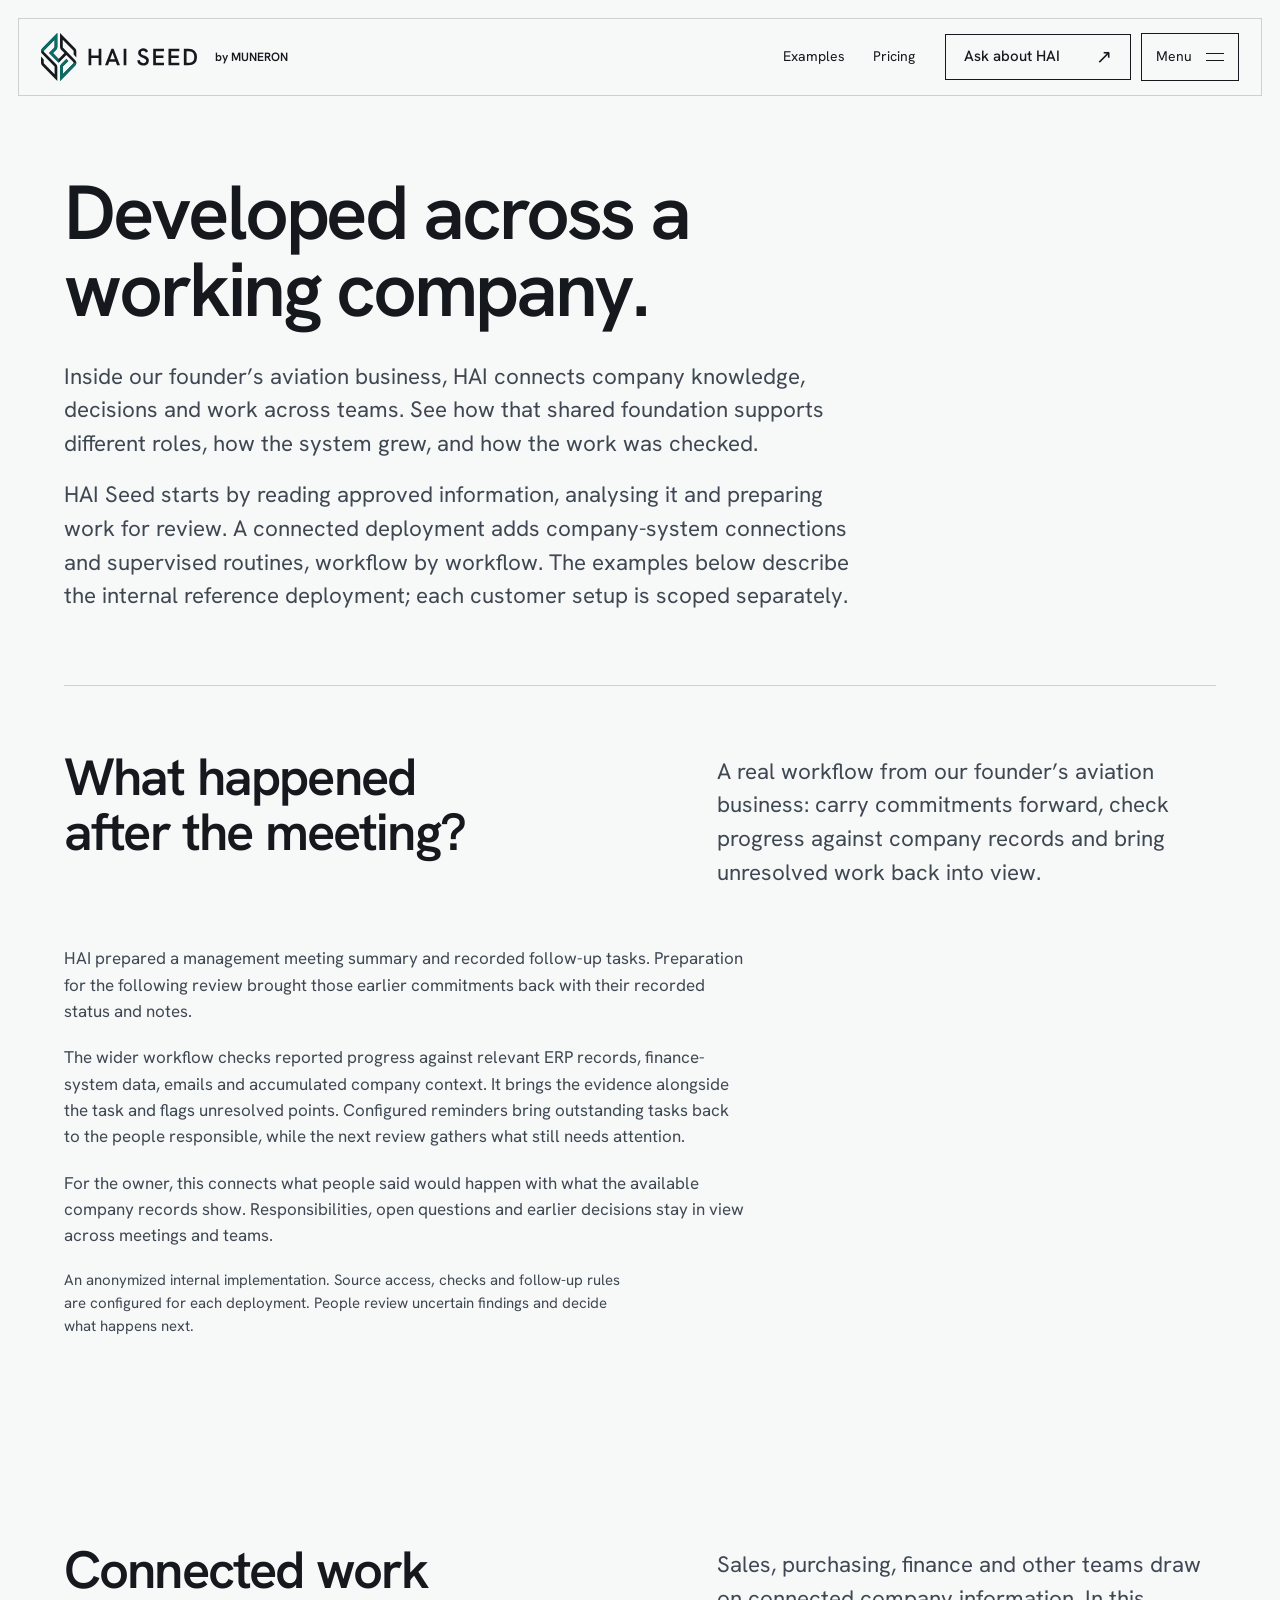
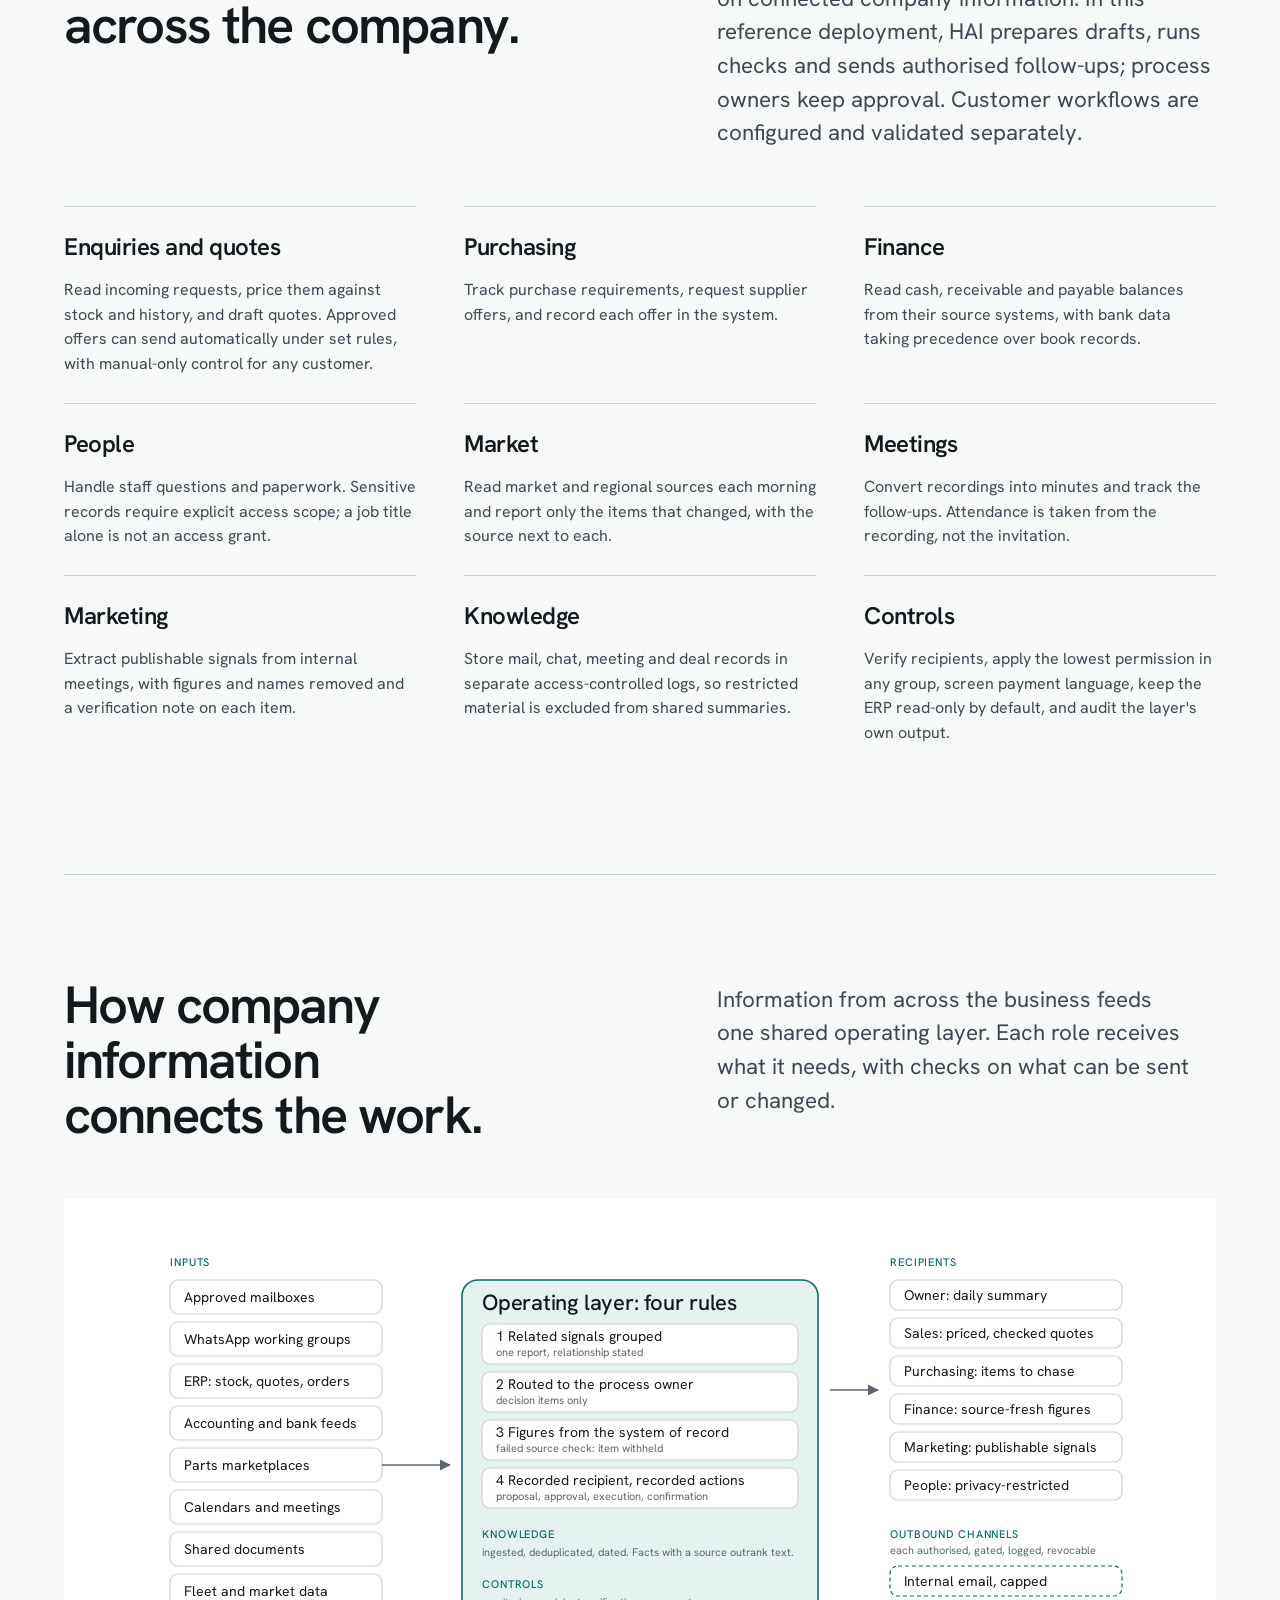
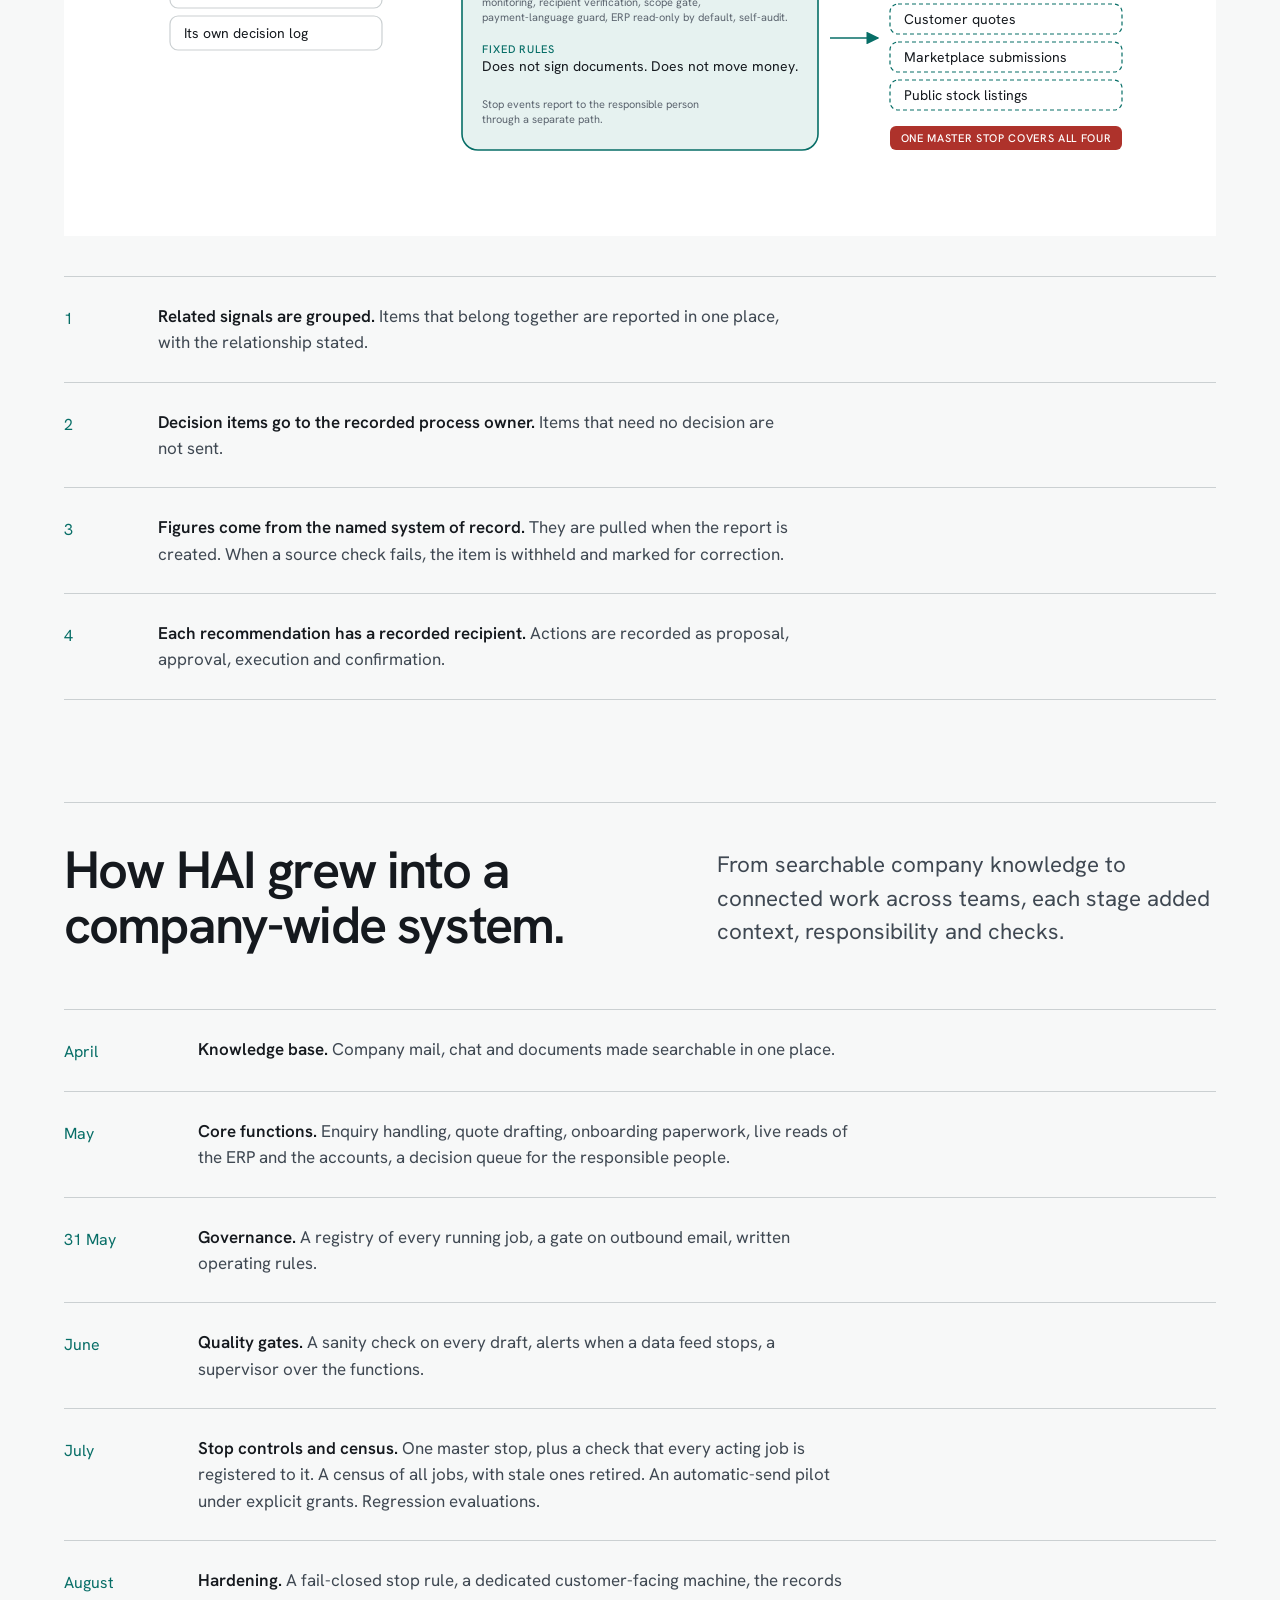
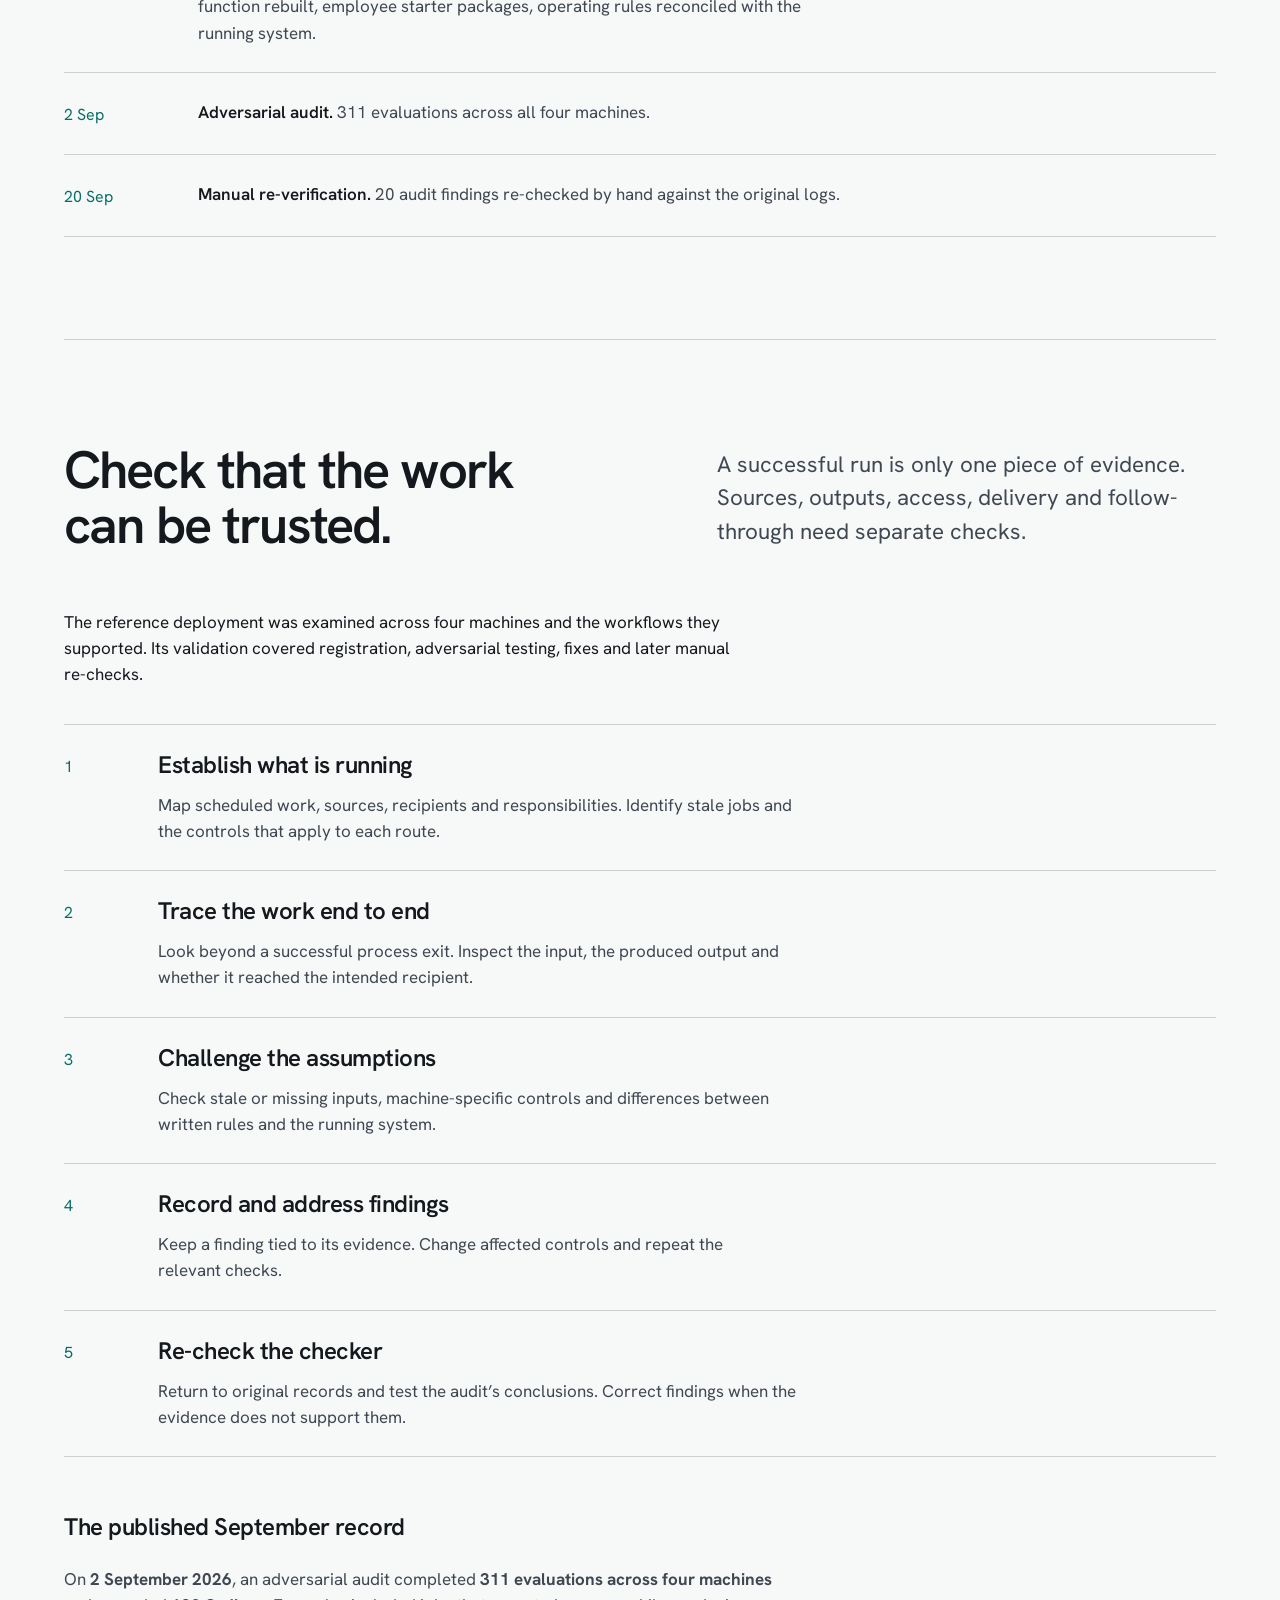
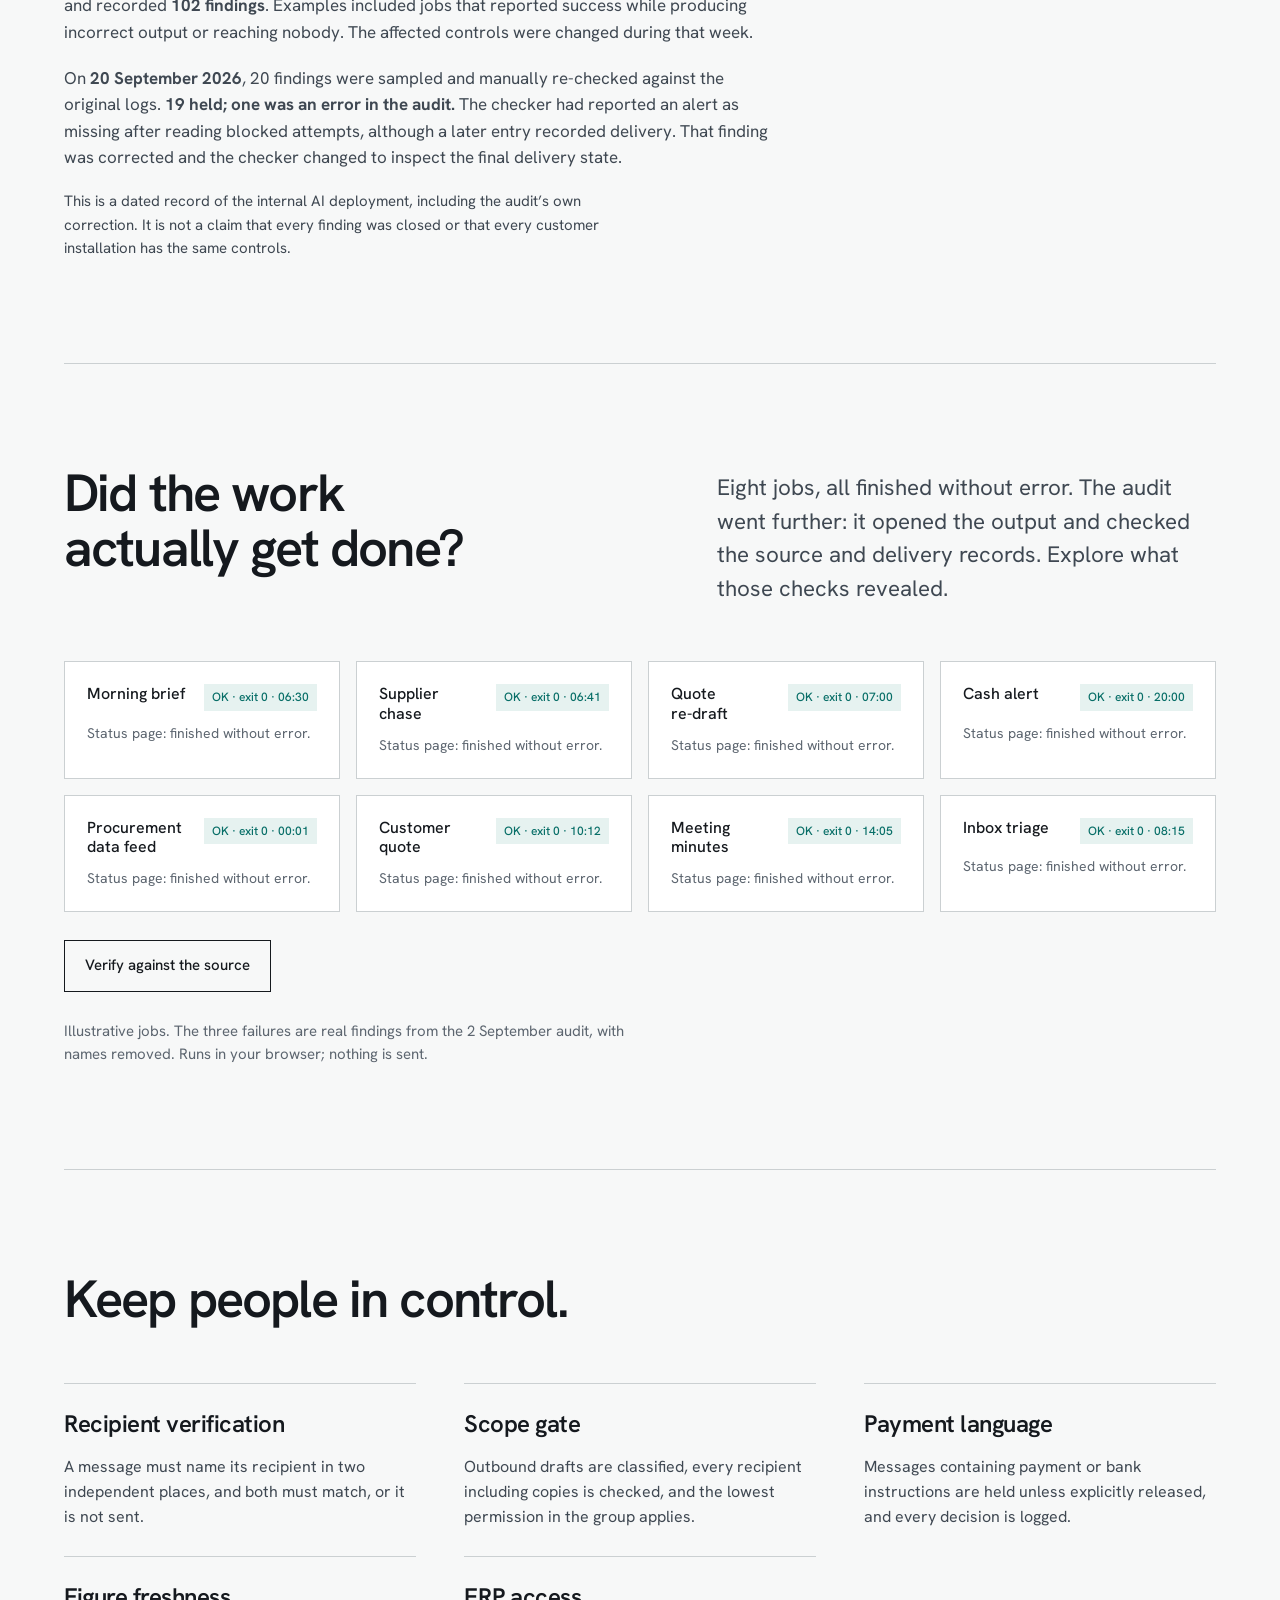
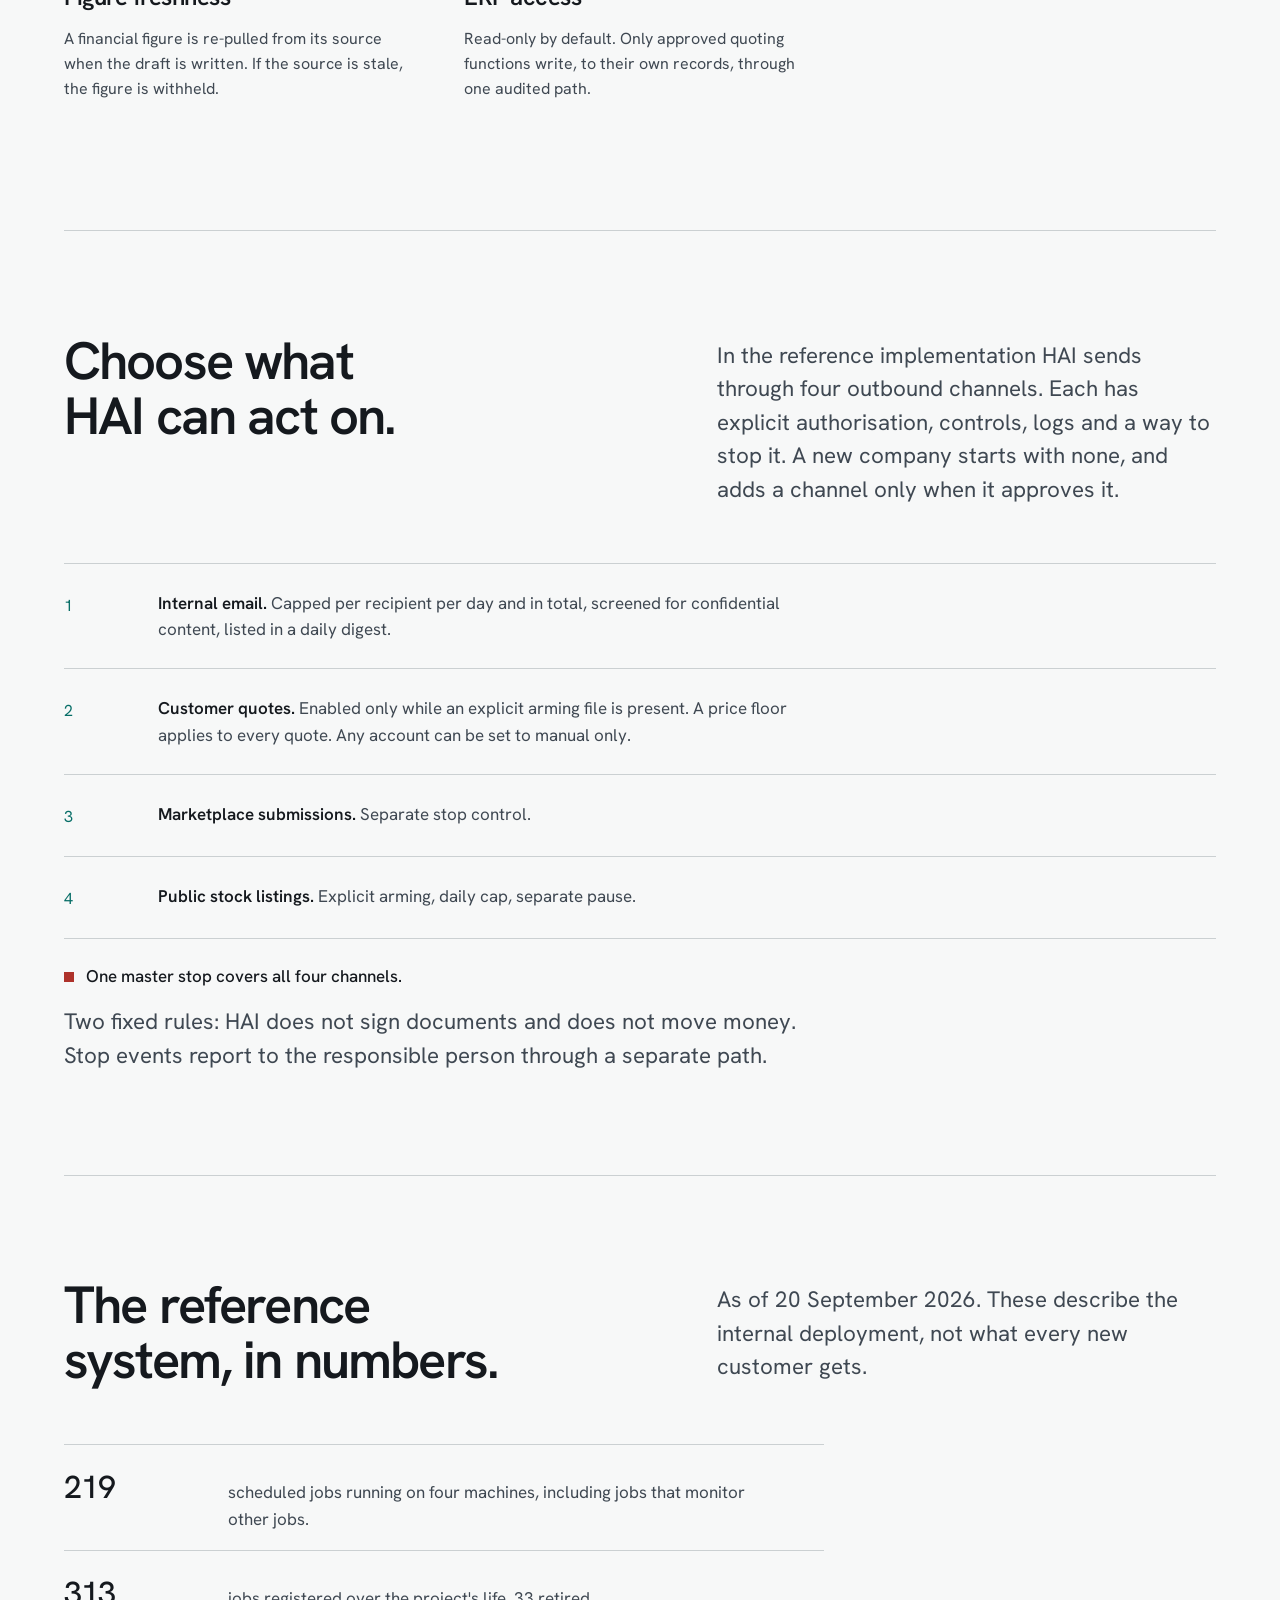
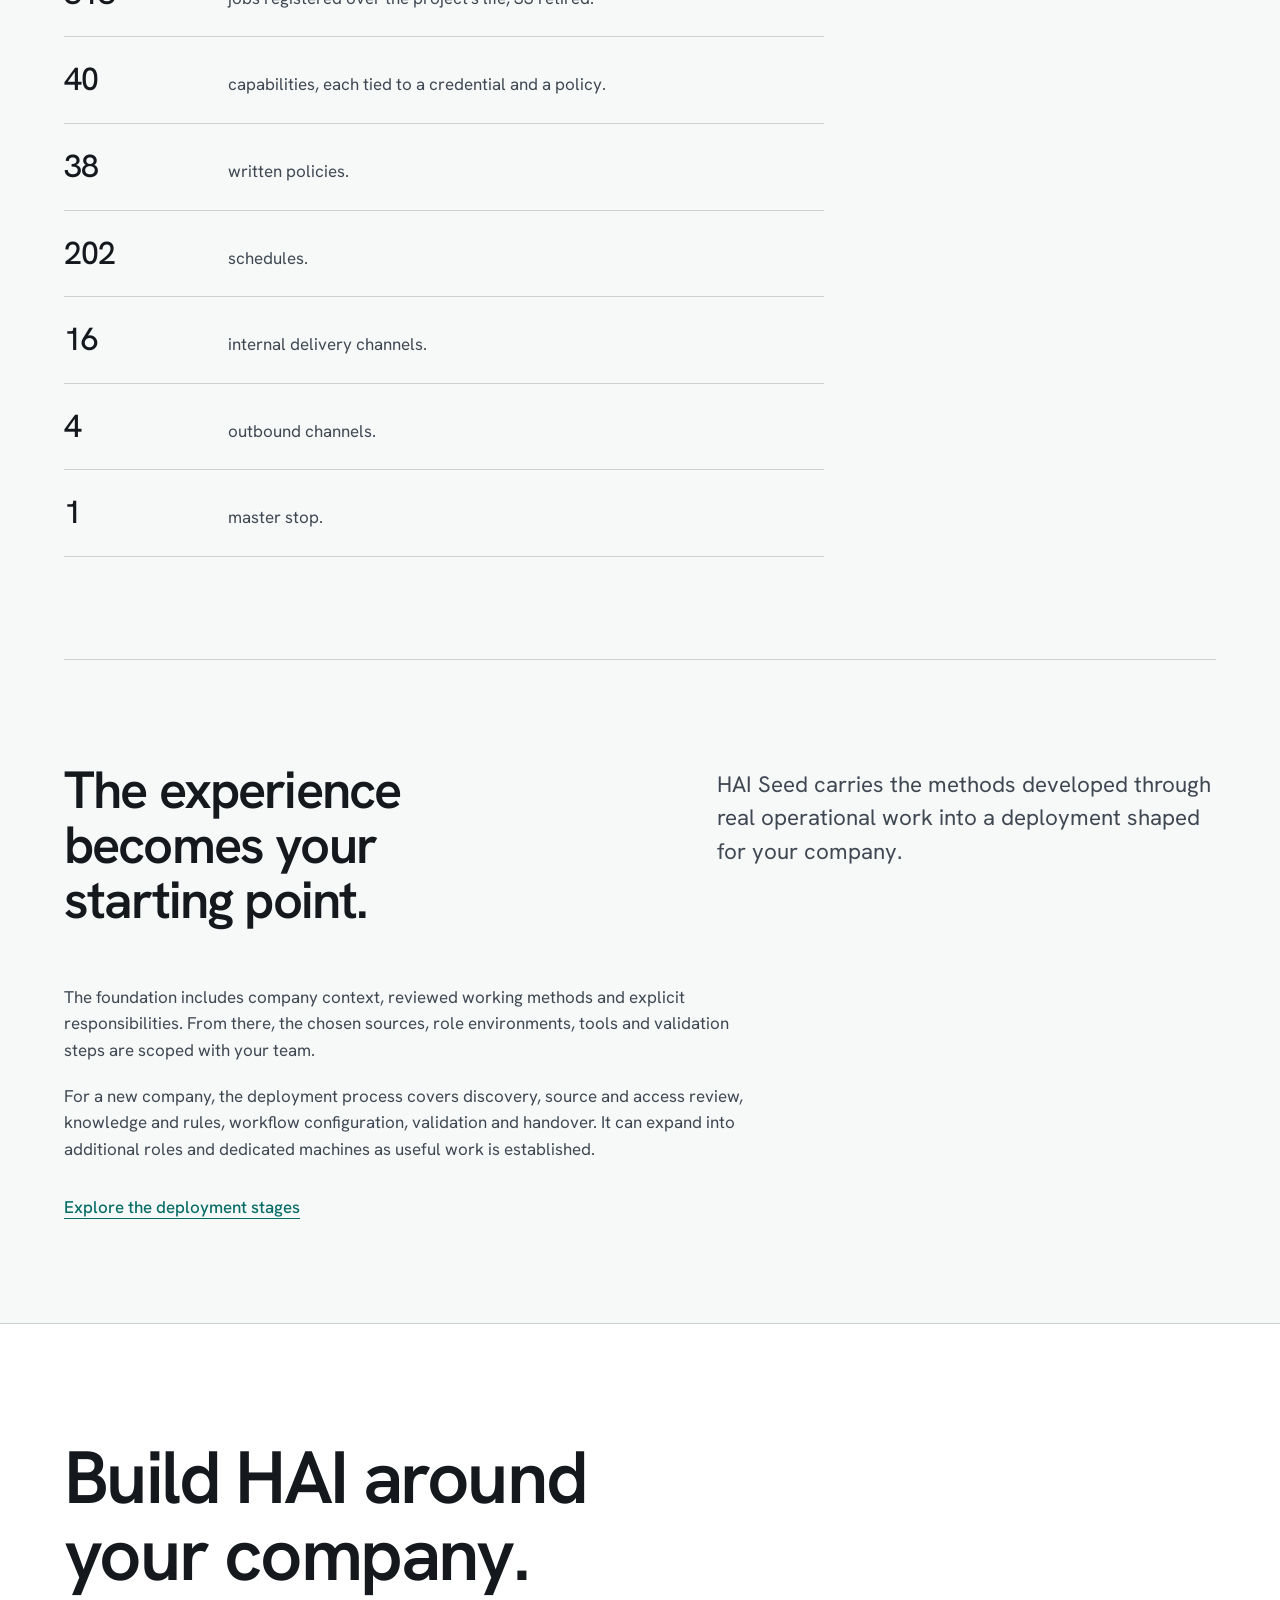
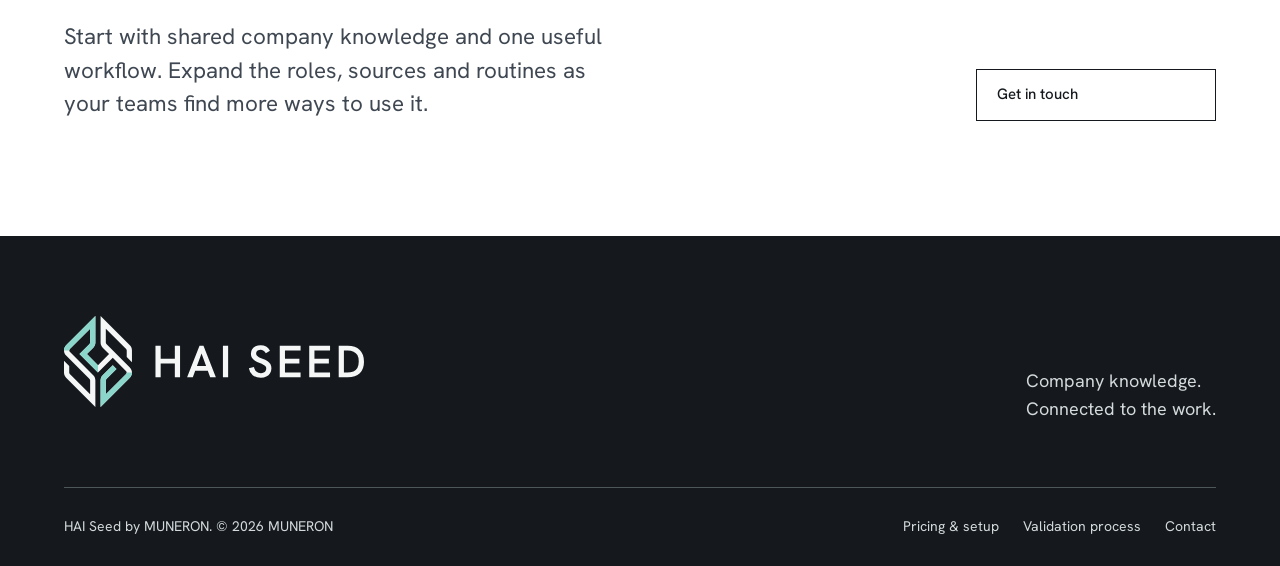
==== commit 16085c28: "Publish founder and workflow story; consolidate HAI canonical URLs" ====
--- a/aviation/index.html
+++ b/aviation/index.html
@@ -2,12 +2,12 @@
 <html lang="en">
 <head>
   <meta charset="utf-8"><meta name="viewport" content="width=device-width, initial-scale=1">
-  <title>The system behind HAI - developed across a working company - MUNERON</title>
-  <meta name="description" content="The reference deployment of HAI inside an aviation parts, MRO and leasing group: how it is wired, what it covers, what can leave the company and what stops it, registry figures and the audit record.">
-  <meta property="og:title" content="The system behind HAI - MUNERON"><meta property="og:description" content="The reference implementation inside an aviation group: wiring, functions, outbound channels, controls, registry figures and the audit record.">
-  <meta property="og:url" content="https://muneron.com/aviation/"><meta property="og:type" content="article">
+  <title>Inside HAI Seed - Company knowledge at work</title>
+  <meta name="description" content="See how HAI connects meeting commitments, company records and management review, with a real internal workflow, access controls and a published validation record.">
+  <meta property="og:title" content="Inside HAI Seed - Company knowledge at work"><meta property="og:description" content="Company knowledge at work: a real internal workflow connecting meeting commitments, company records and the next management review.">
+  <meta property="og:url" content="https://haiseed.ai/aviation/"><meta property="og:type" content="article">
   <meta property="og:image" content="https://muneron.com/assets/brand/og_1200x630.png?v=20261022"><meta name="twitter:card" content="summary_large_image">
-  <meta name="theme-color" content="#f7f8f8"><link rel="canonical" href="https://muneron.com/aviation/">
+  <meta name="theme-color" content="#f7f8f8"><link rel="canonical" href="https://haiseed.ai/aviation/">
   <link rel="preload" href="/assets/fonts/hanken-grotesk-wght.ttf" as="font" type="font/ttf" crossorigin>
   <link rel="icon" href="/favicon.svg" type="image/svg+xml"><link rel="icon" href="/favicon.ico" sizes="any"><link rel="apple-touch-icon" href="/apple-touch-icon.png"><link rel="manifest" href="/site.webmanifest"><link rel="stylesheet" href="/assets/muneron.css?v=20261022-visual-repair">
   <script src="/assets/ui.js?v=20261021-microagi" defer></script><script src="/assets/verify-demo.js?v=20261014r2" defer></script>
@@ -24,6 +24,13 @@
     <p class="lead">Inside our founder’s aviation business, HAI connects company knowledge, decisions and work across teams. See how that shared foundation supports different roles, how the system grew, and how the work was checked.</p>
     <p class="lead">HAI Seed starts by reading approved information, analysing it and preparing work for review. A connected deployment adds company-system connections and supervised routines, workflow by workflow. The examples below describe the internal reference deployment; each customer setup is scoped separately.</p>
   </section>
+<section class="wrap chapter" id="meeting-case" aria-labelledby="meeting-case-h">
+  <div class="chapter-head"><h2 id="meeting-case-h">What happened after the meeting?</h2><p class="lead">A real workflow from our founder’s aviation business: carry commitments forward, check progress against company records and bring unresolved work back into view.</p></div>
+  <div class="prose"><p>HAI prepared a management meeting summary and recorded follow-up tasks. Preparation for the following review brought those earlier commitments back with their recorded status and notes.</p>
+  <p>The wider workflow checks reported progress against relevant ERP records, finance-system data, emails and accumulated company context. It brings the evidence alongside the task and flags unresolved points. Configured reminders bring outstanding tasks back to the people responsible, while the next review gathers what still needs attention.</p>
+  <p>For the owner, this connects what people said would happen with what the available company records show. Responsibilities, open questions and earlier decisions stay in view across meetings and teams.</p>
+  <p class="note">An anonymized internal implementation. Source access, checks and follow-up rules are configured for each deployment. People review uncertain findings and decide what happens next.</p></div>
+</section>
 <section class="wrap chapter" id="functions" aria-labelledby="fn-h">
     <div class="chapter-head">
       <h2 id="fn-h">Connected work across the company.</h2>
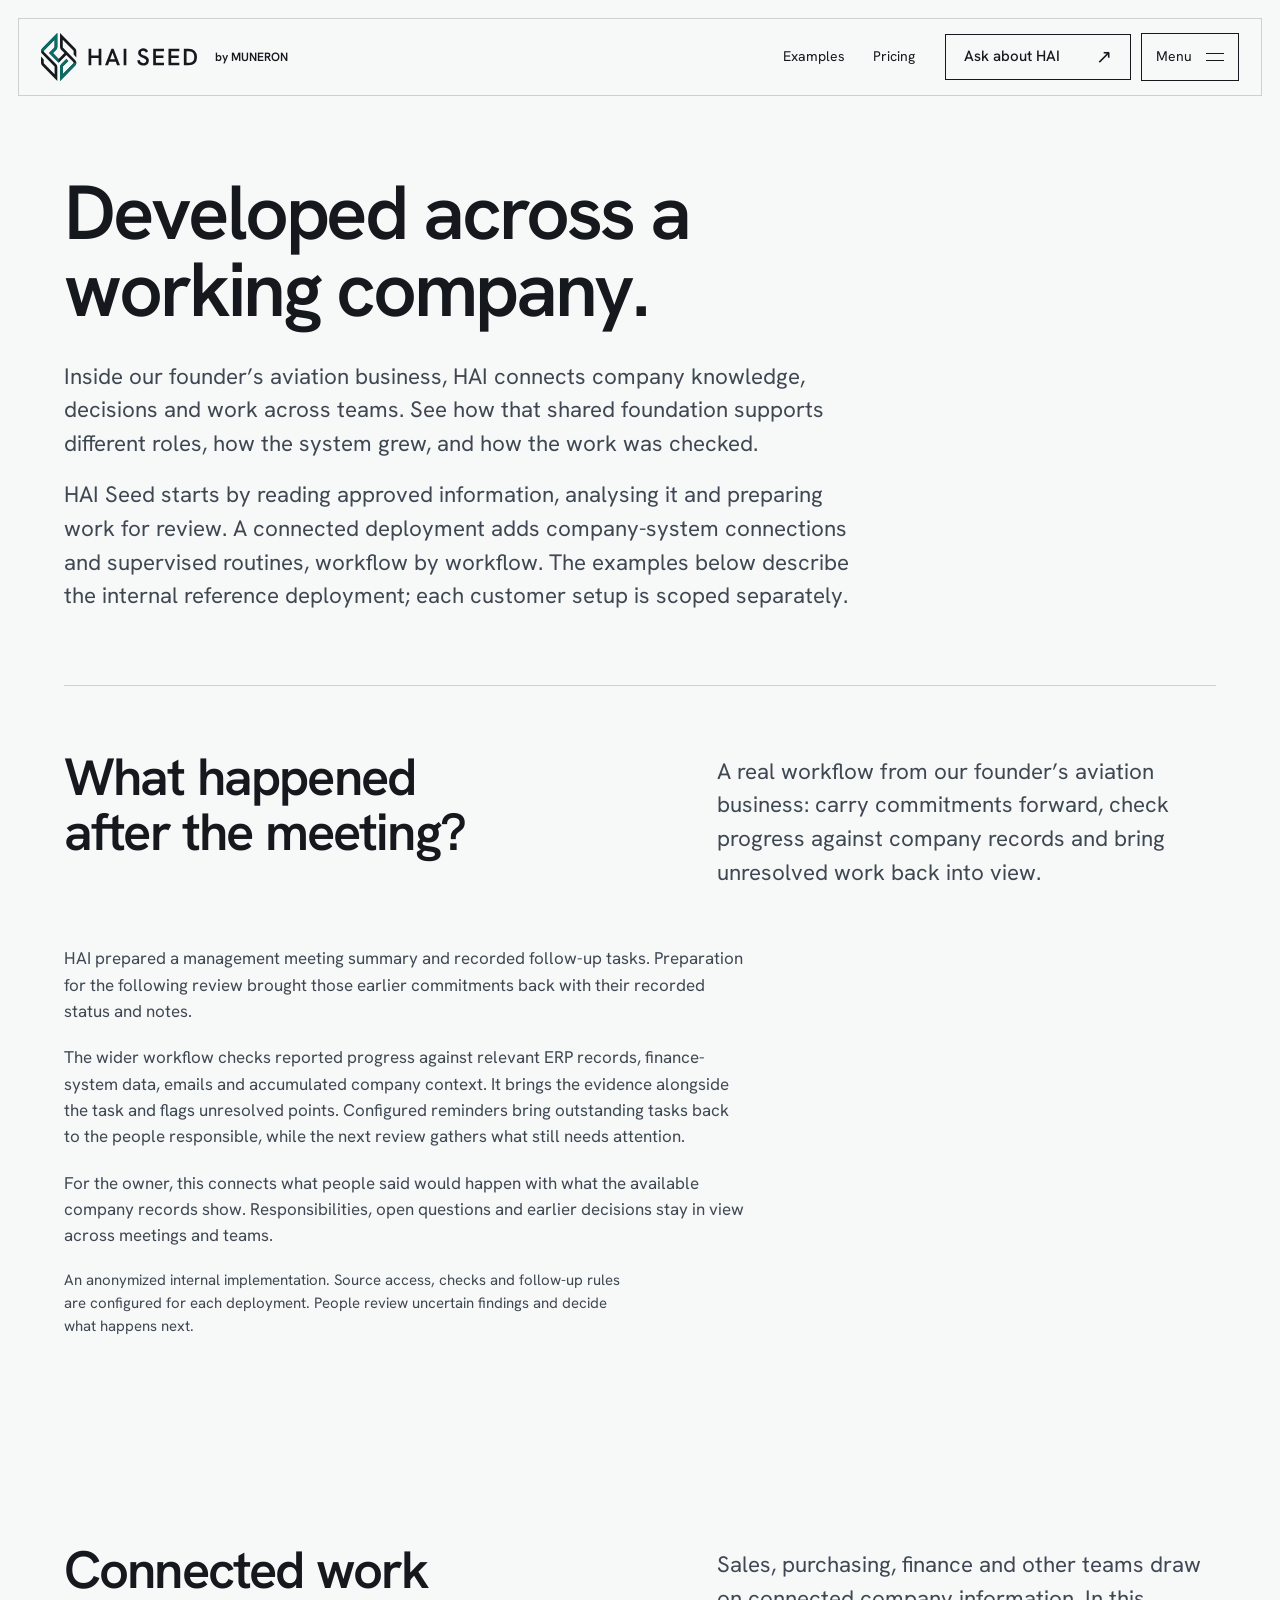
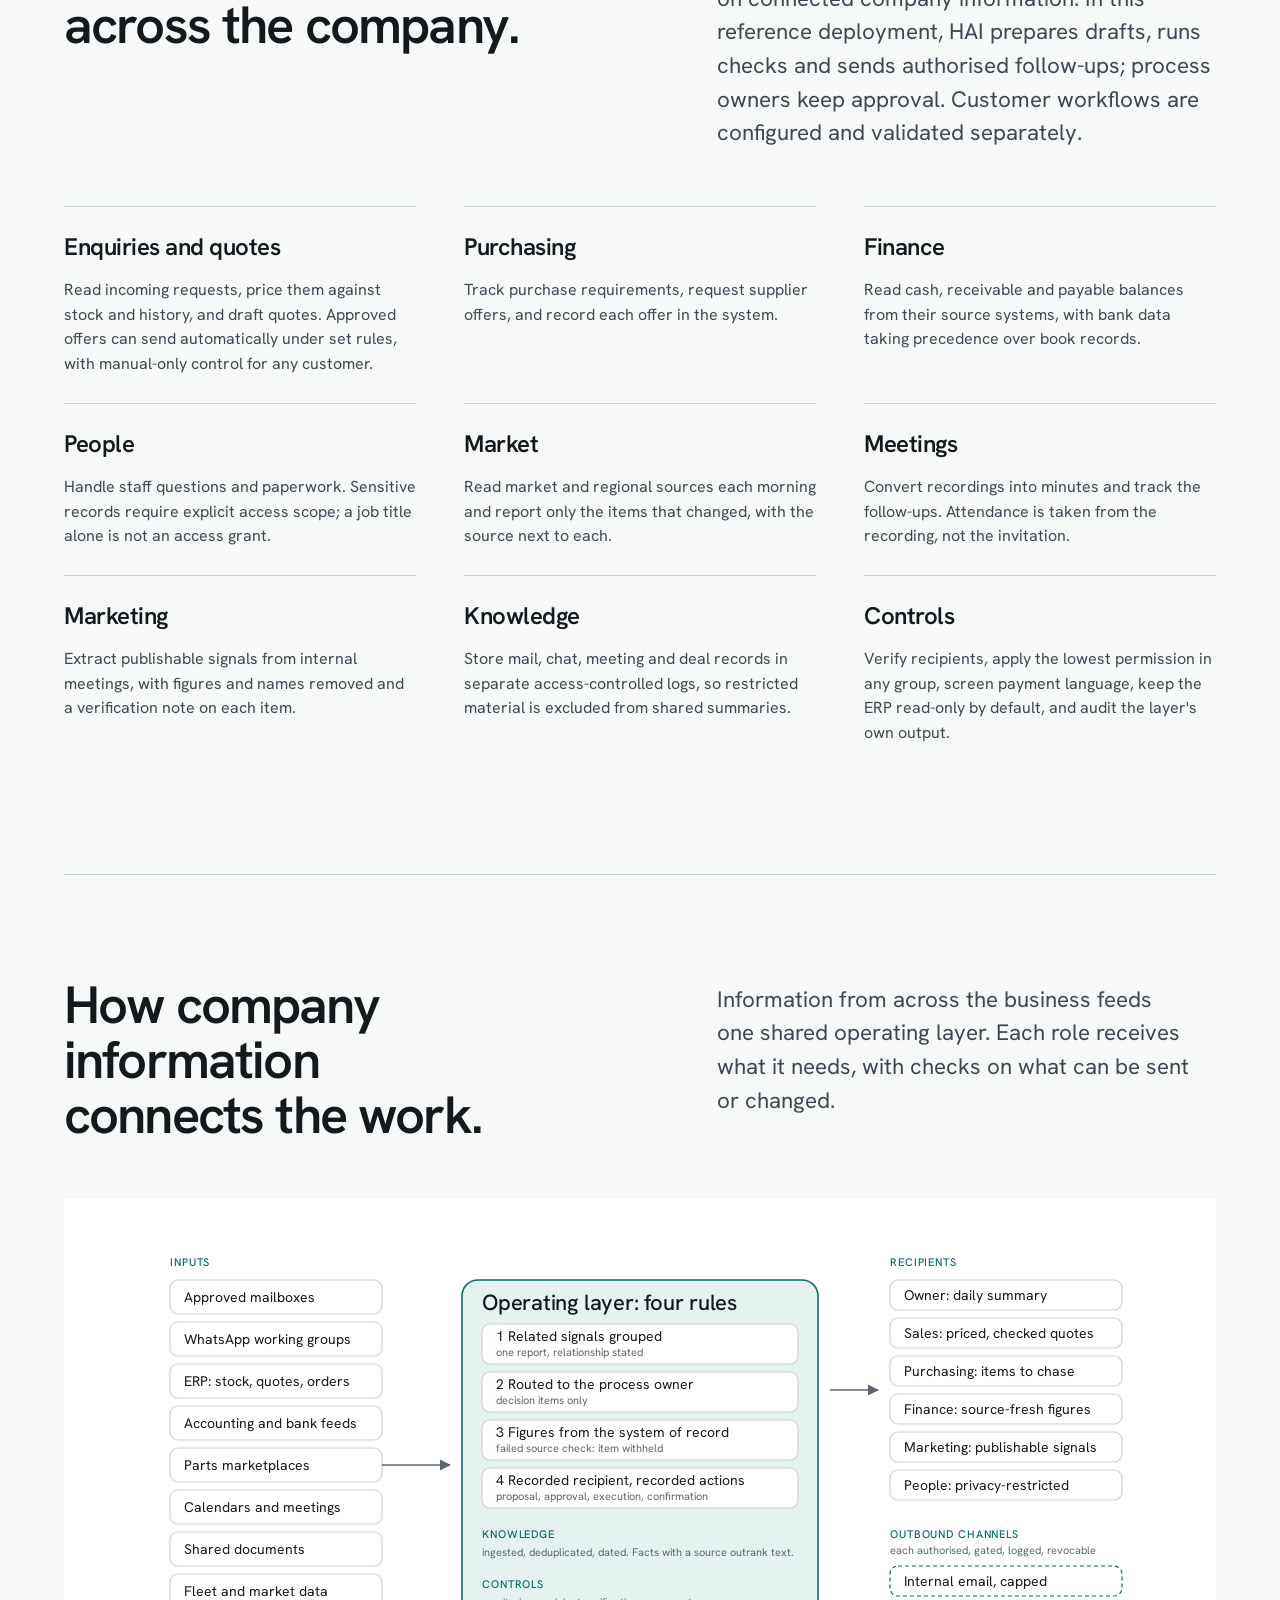
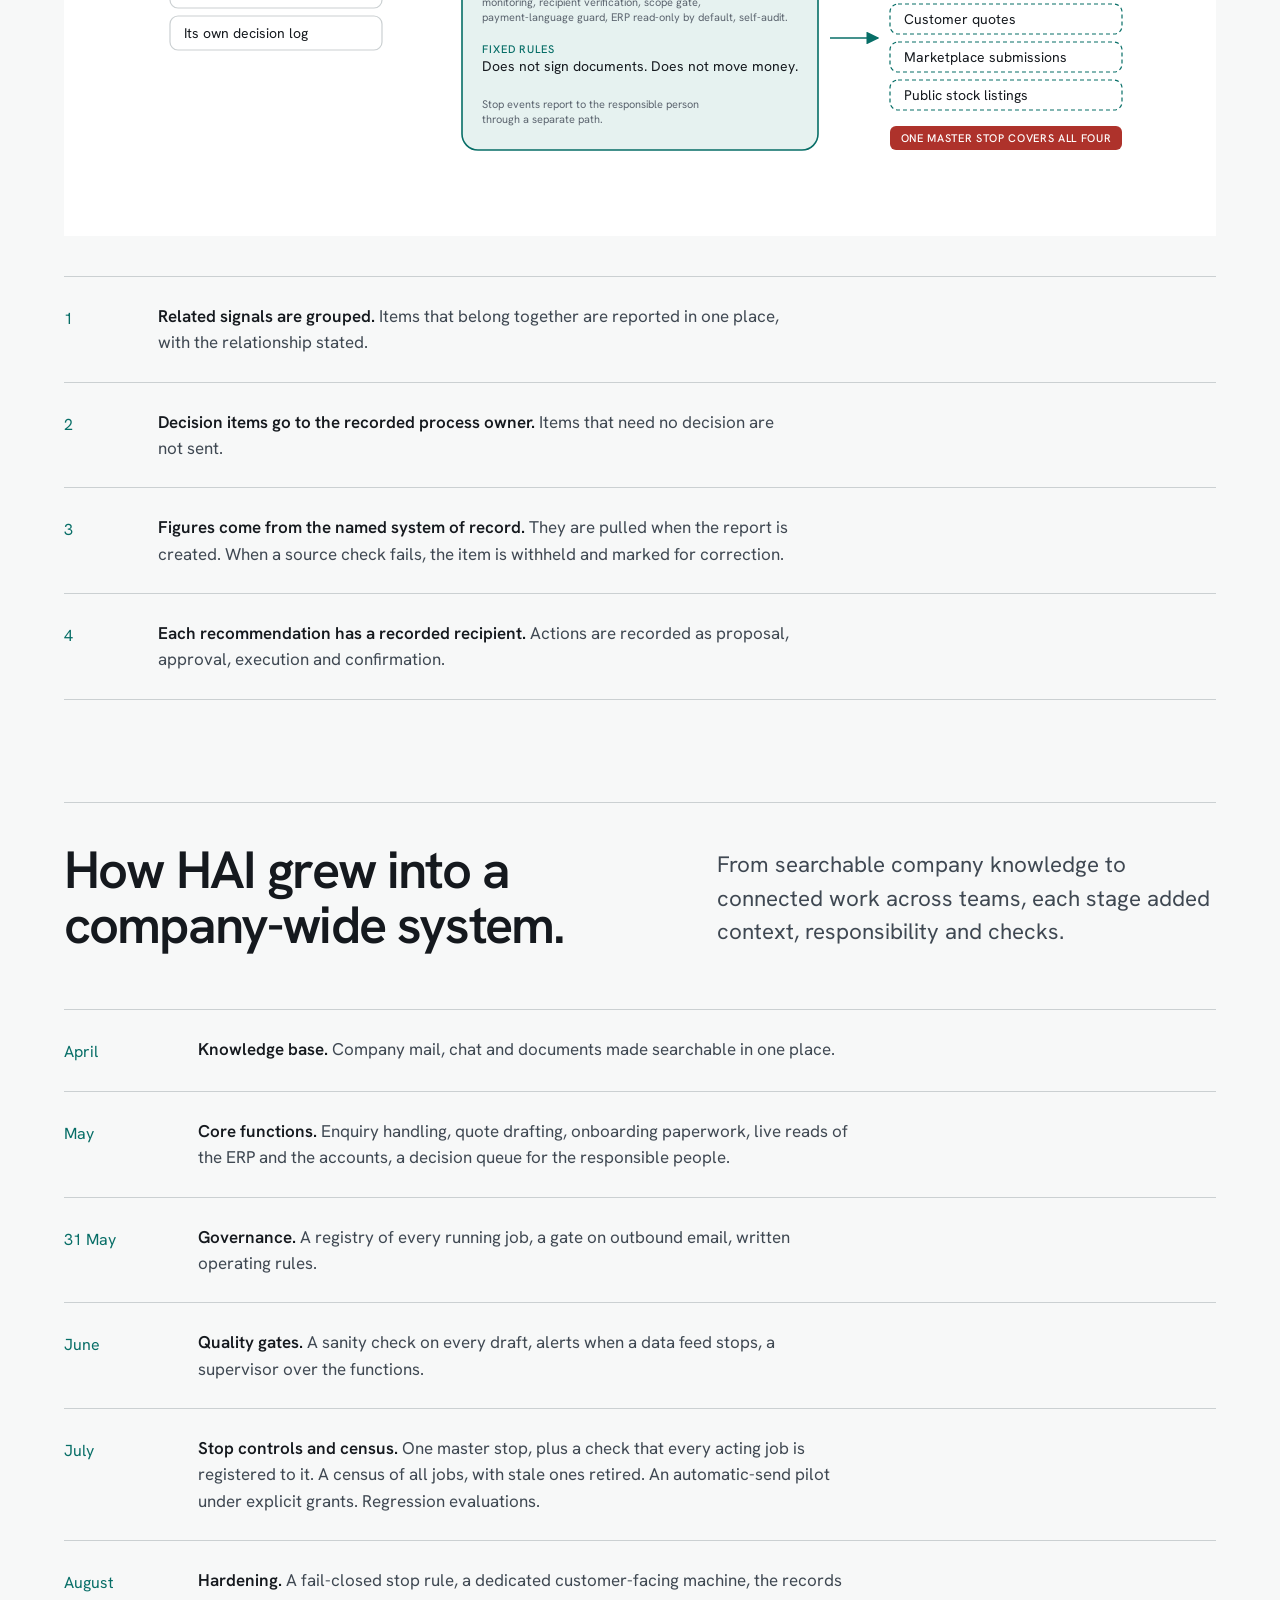
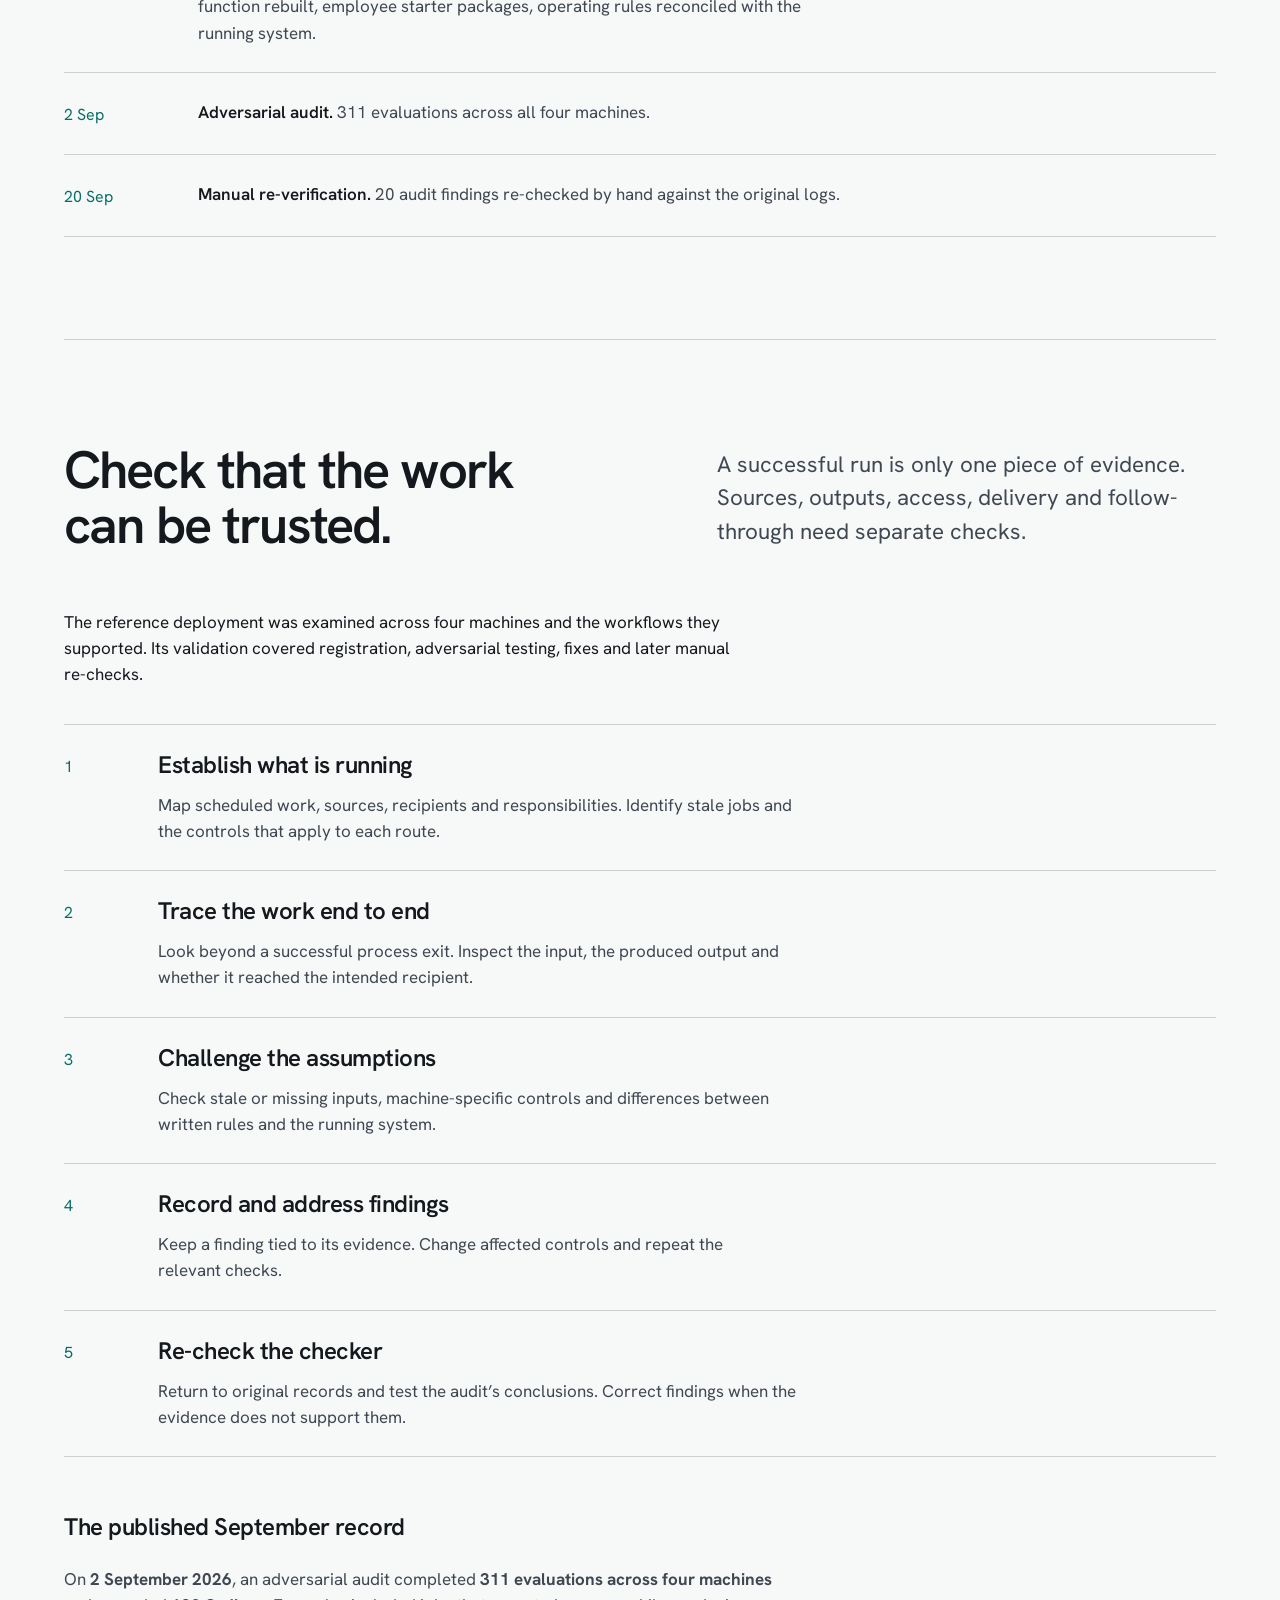
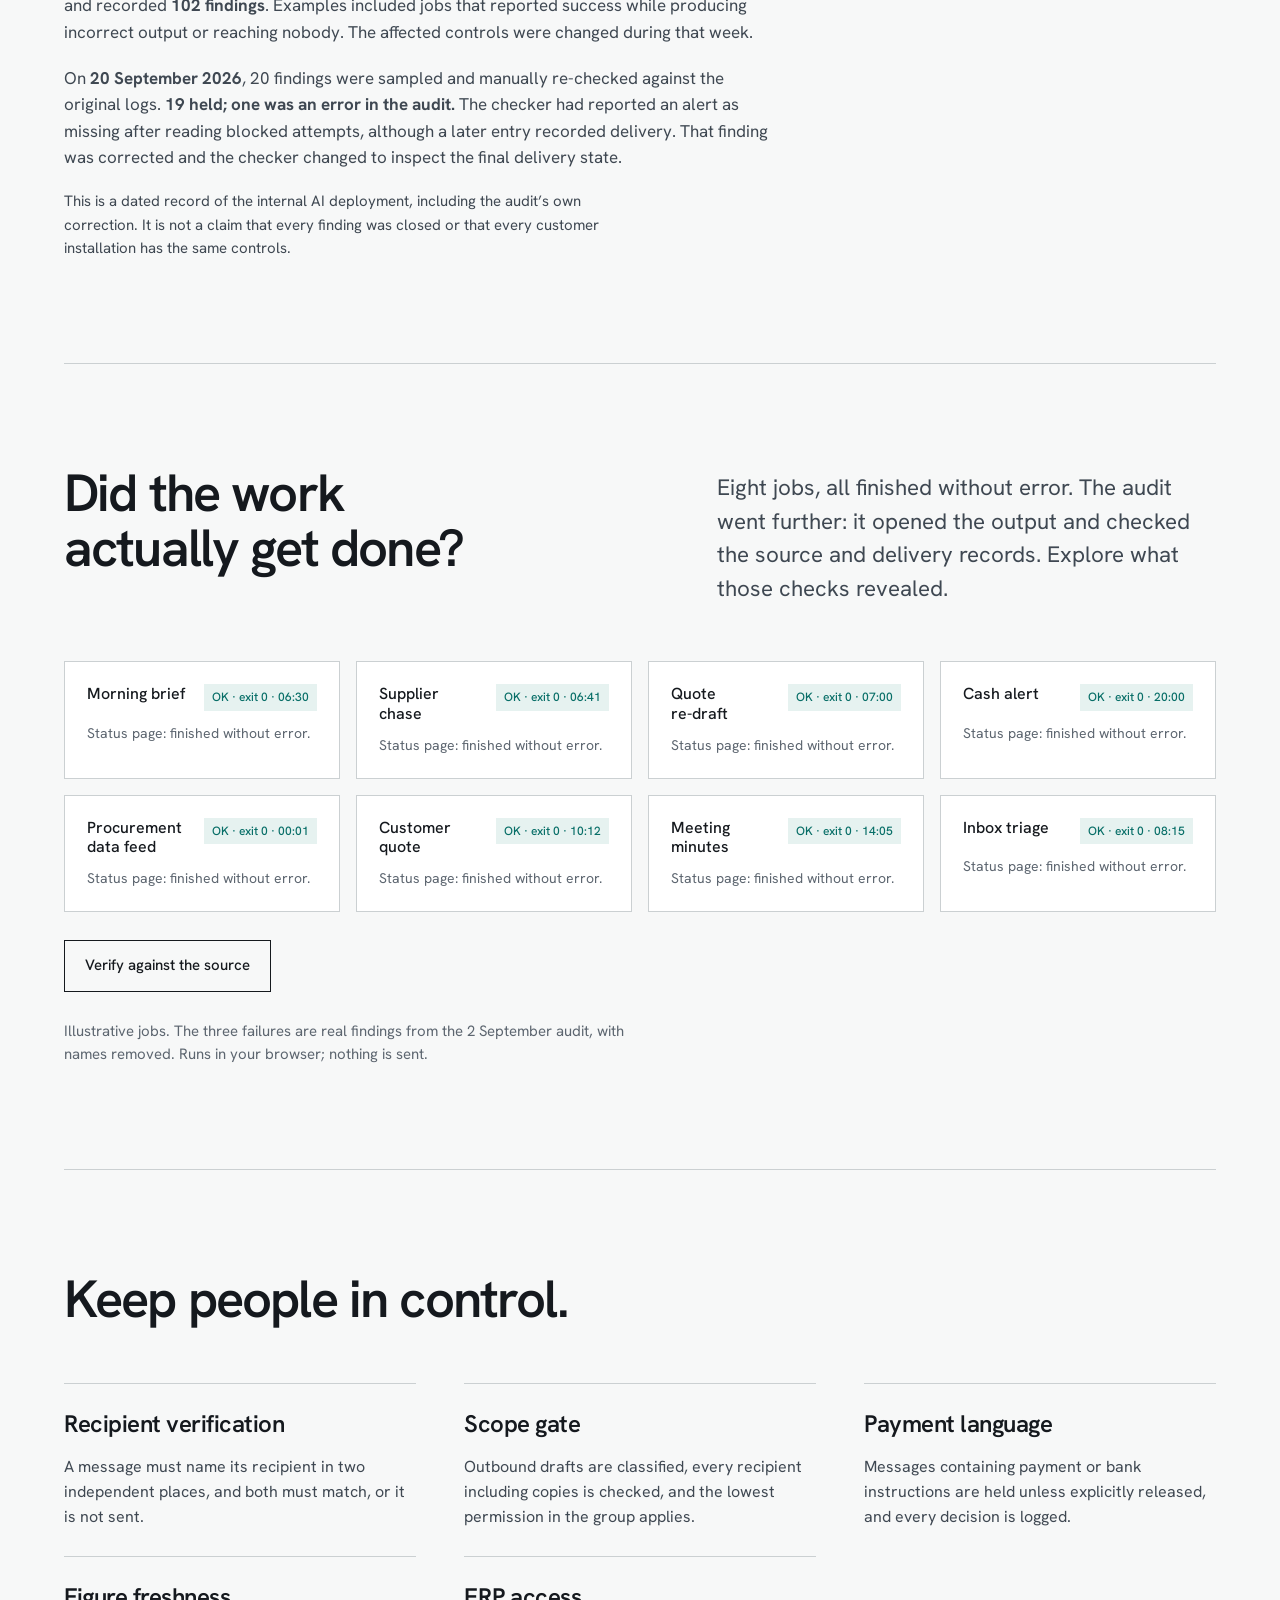
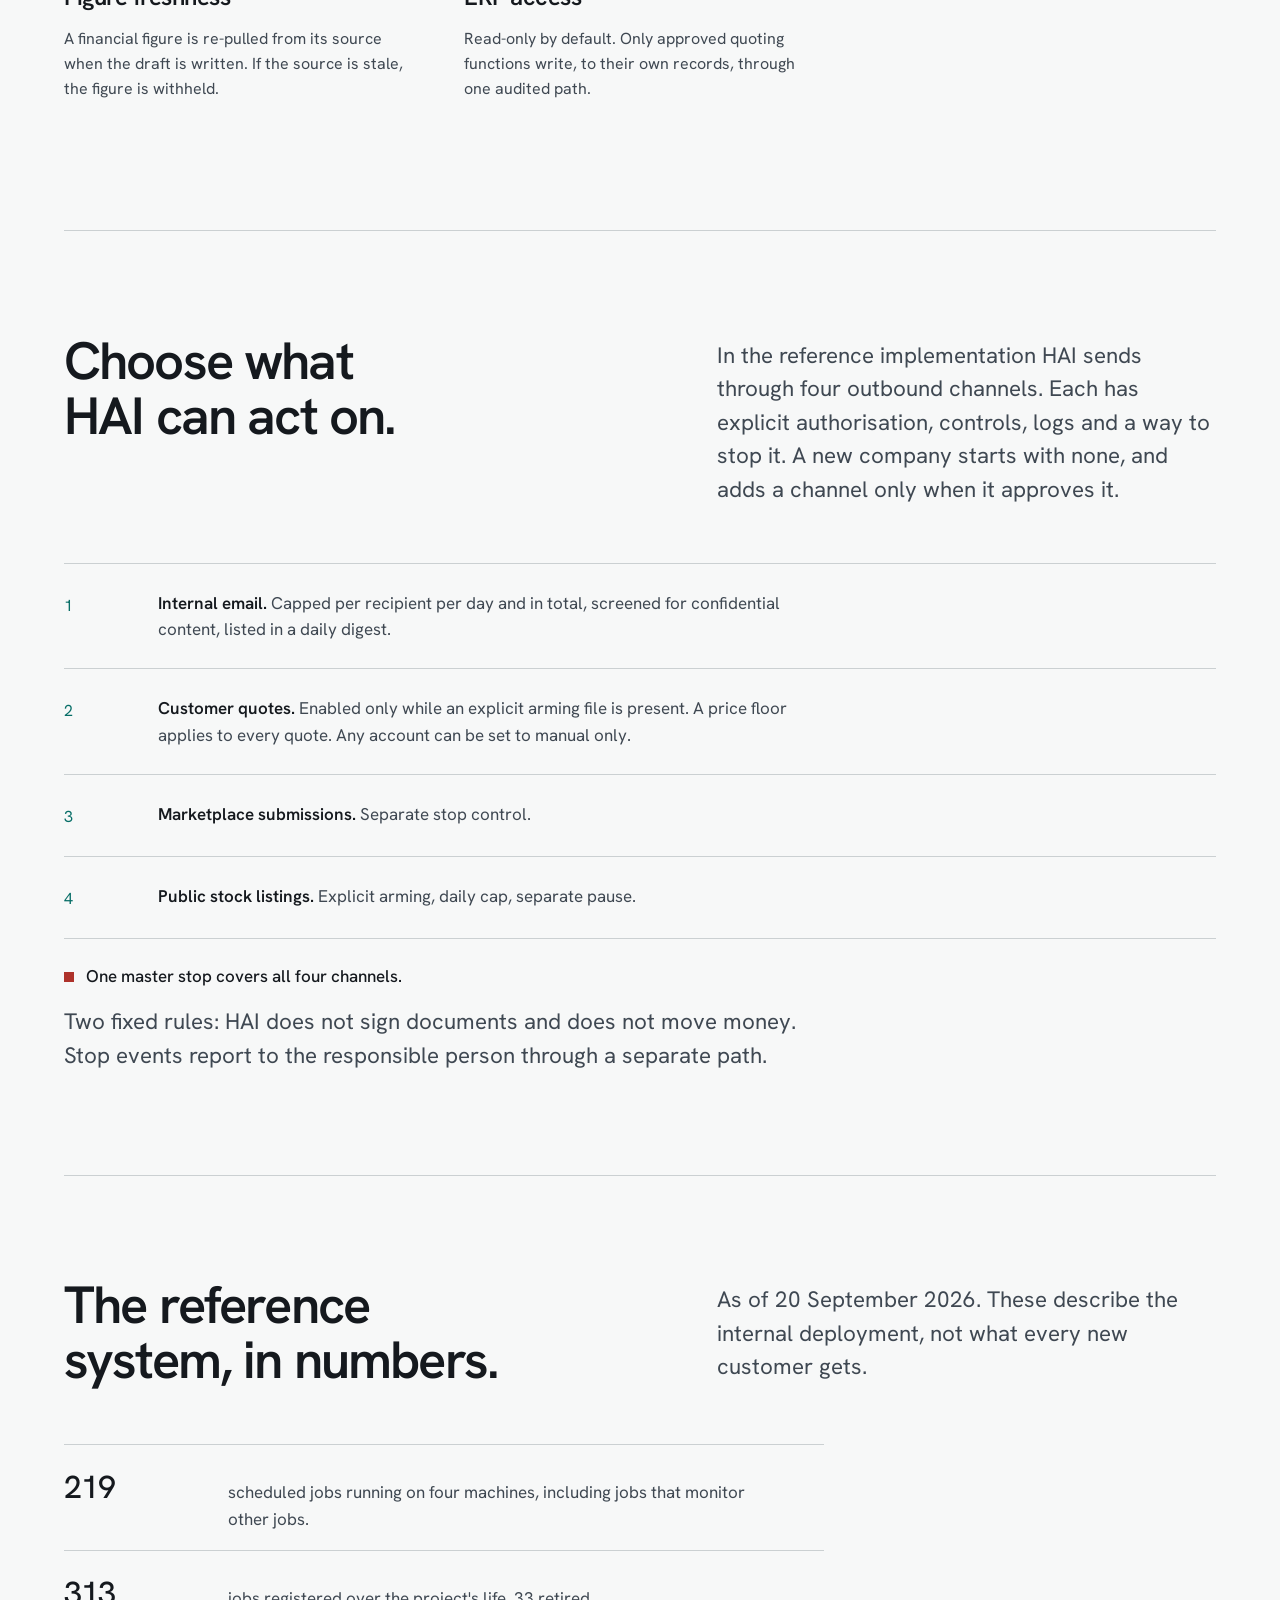
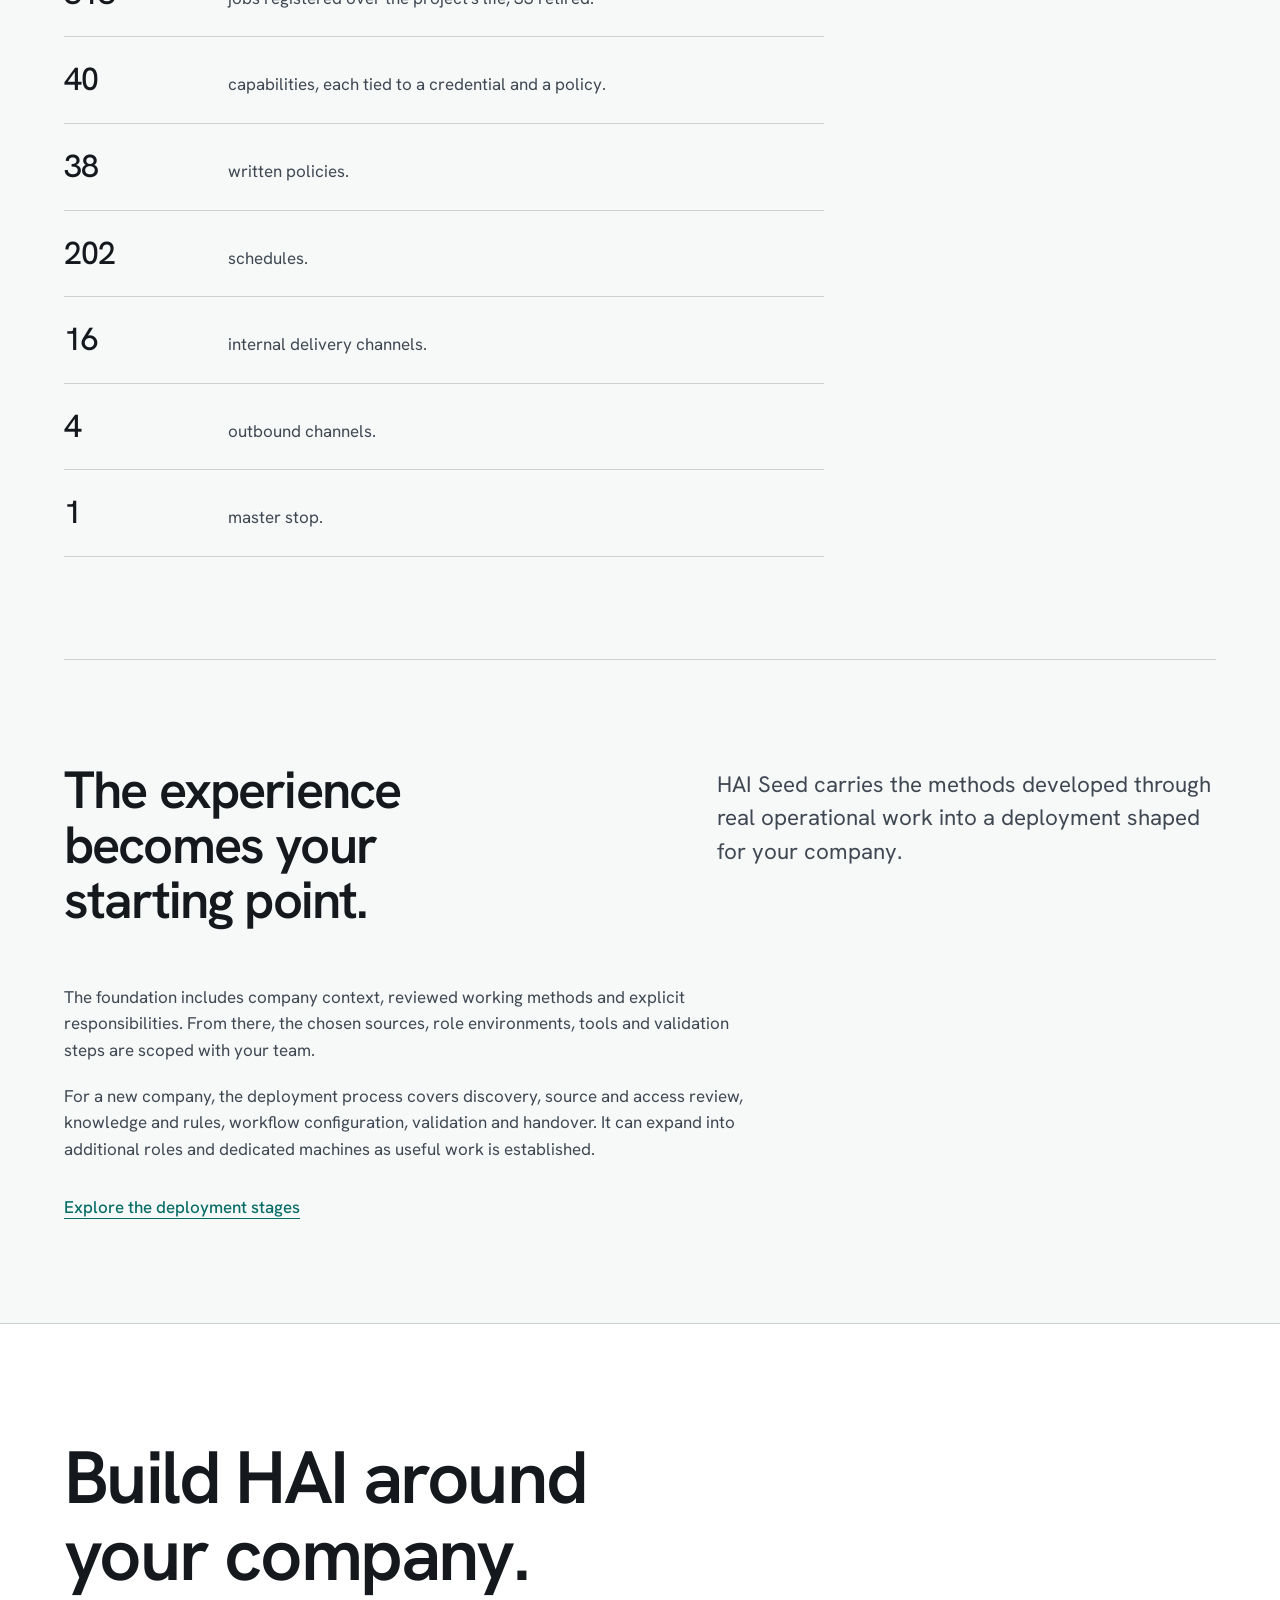
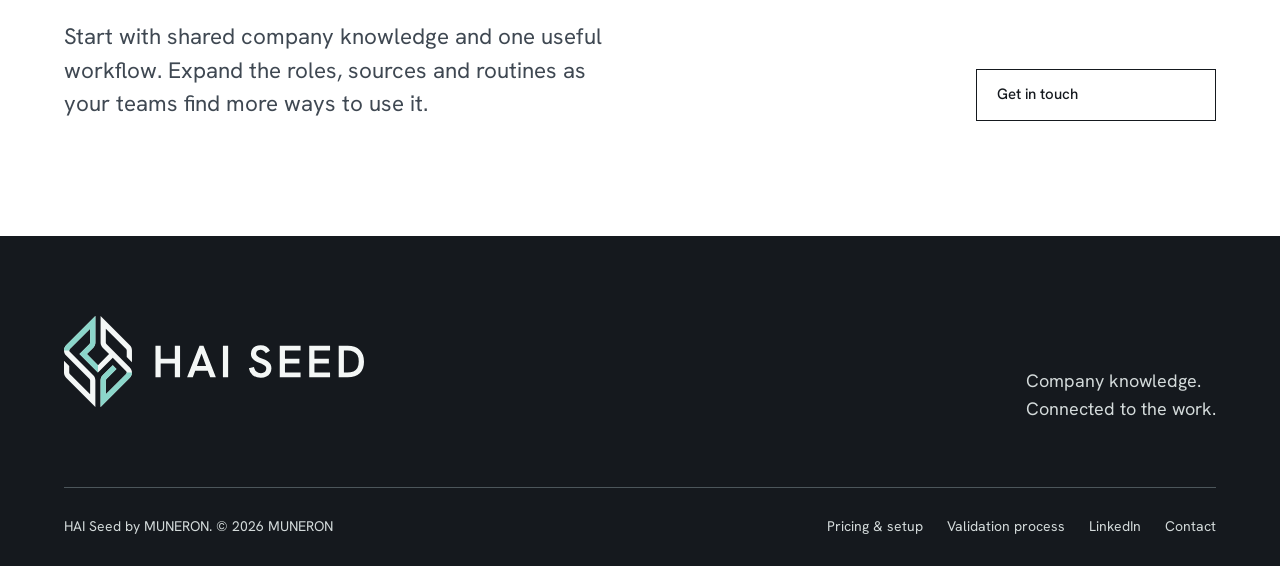
==== commit 0435d4a4: "Link the verified HAI Seed LinkedIn company page" ====
--- a/aviation/index.html
+++ b/aviation/index.html
@@ -244,5 +244,5 @@
     <div><h2>Build HAI around your company.</h2><p class="lead">Start with shared company knowledge and one useful workflow. Expand the roles, sources and routines as your teams find more ways to use it.</p></div>
     <div class="actions"><a class="button" href="/start/">Get in touch</a></div>
   </div></section></main>
-<footer class="site-footer"><div class="wrap footer-top"><a class="footer-brand" href="/" aria-label="HAI Seed home"><img src="/assets/brand/hai-seed_horizontal_on-dark.svg" width="574" height="174" alt="HAI Seed"></a><p>Company knowledge.<br>Connected to the work.</p></div><div class="wrap footer-bottom"><p class="small">HAI Seed by MUNERON. © 2026 MUNERON</p><div class="links"><a href="/start-here/#pricing">Pricing &amp; setup</a><a href="/aviation/#audit">Validation process</a><a href="/start/">Contact</a></div></div></footer>
+<footer class="site-footer"><div class="wrap footer-top"><a class="footer-brand" href="/" aria-label="HAI Seed home"><img src="/assets/brand/hai-seed_horizontal_on-dark.svg" width="574" height="174" alt="HAI Seed"></a><p>Company knowledge.<br>Connected to the work.</p></div><div class="wrap footer-bottom"><p class="small">HAI Seed by MUNERON. © 2026 MUNERON</p><div class="links"><a href="/start-here/#pricing">Pricing &amp; setup</a><a href="/aviation/#audit">Validation process</a><a href="https://www.linkedin.com/company/haiseed/" target="_blank" rel="noopener noreferrer">LinkedIn</a><a href="/start/">Contact</a></div></div></footer>
 </body></html>
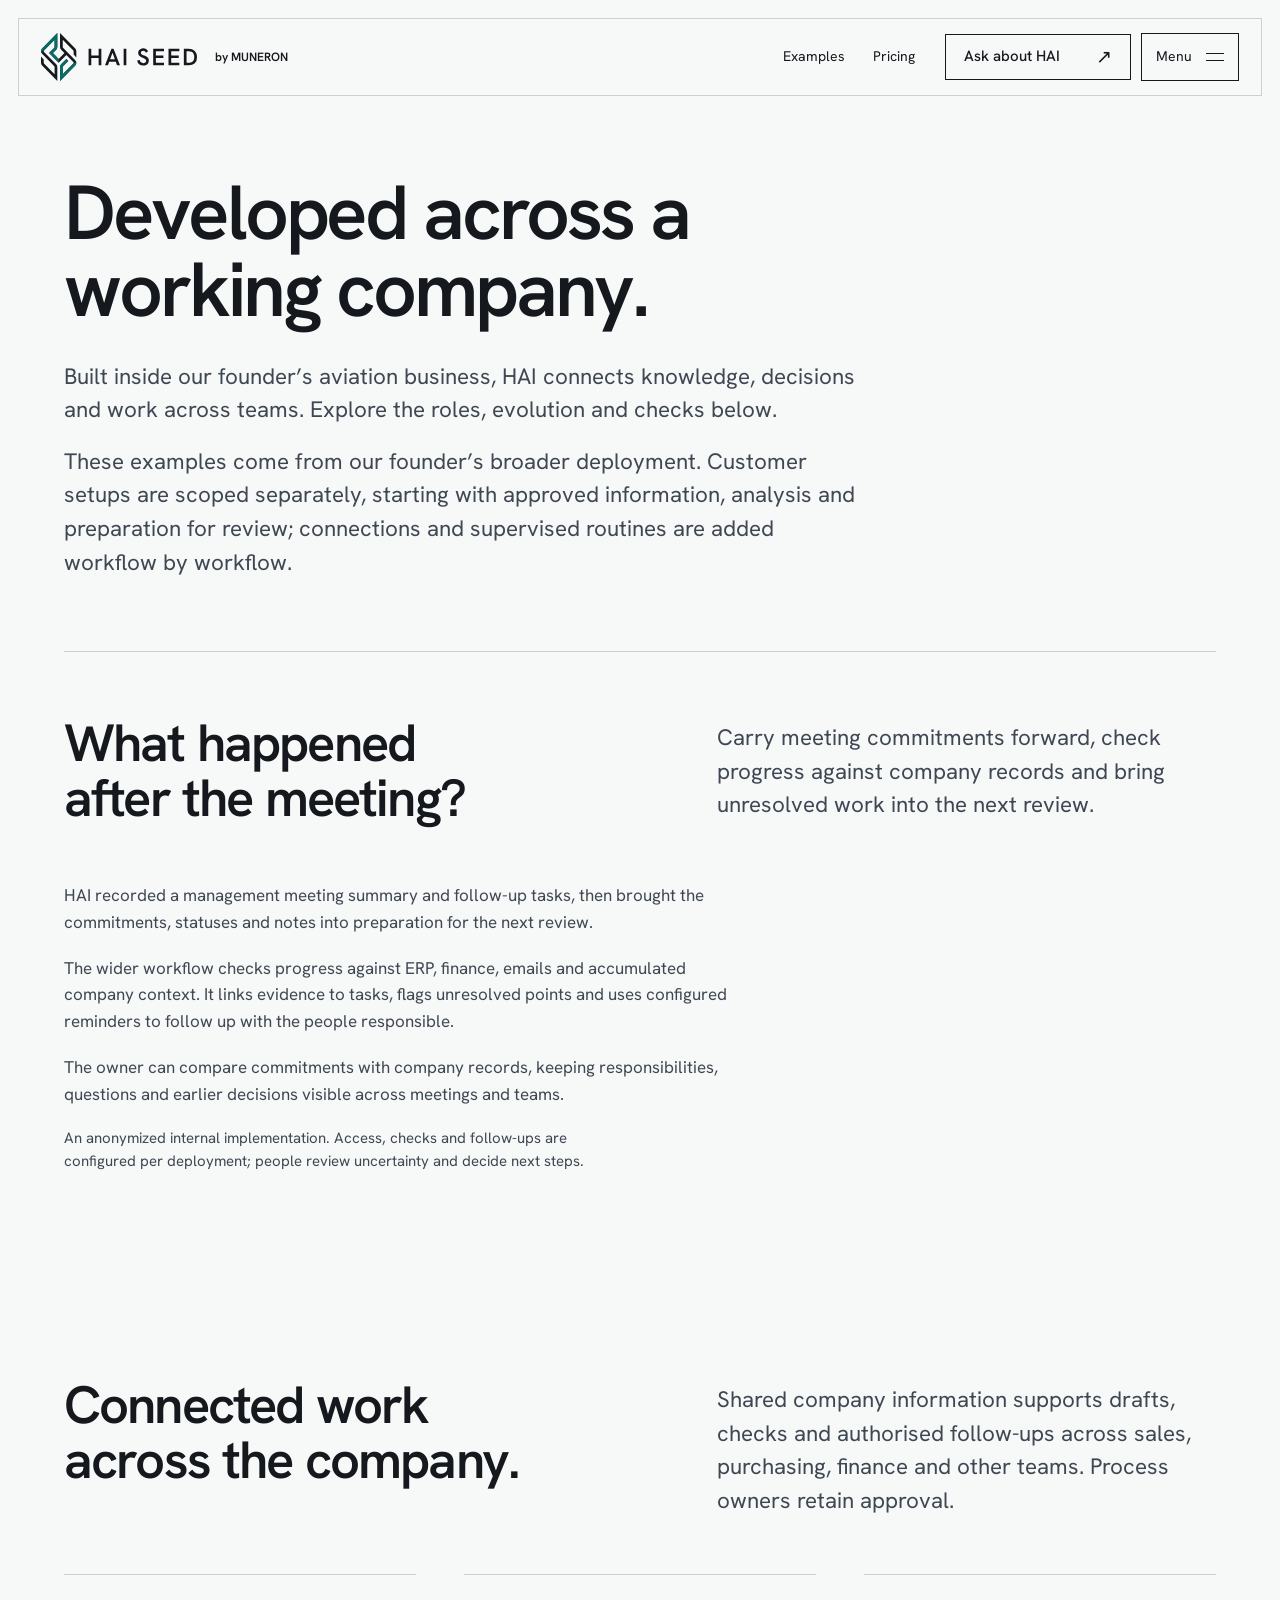
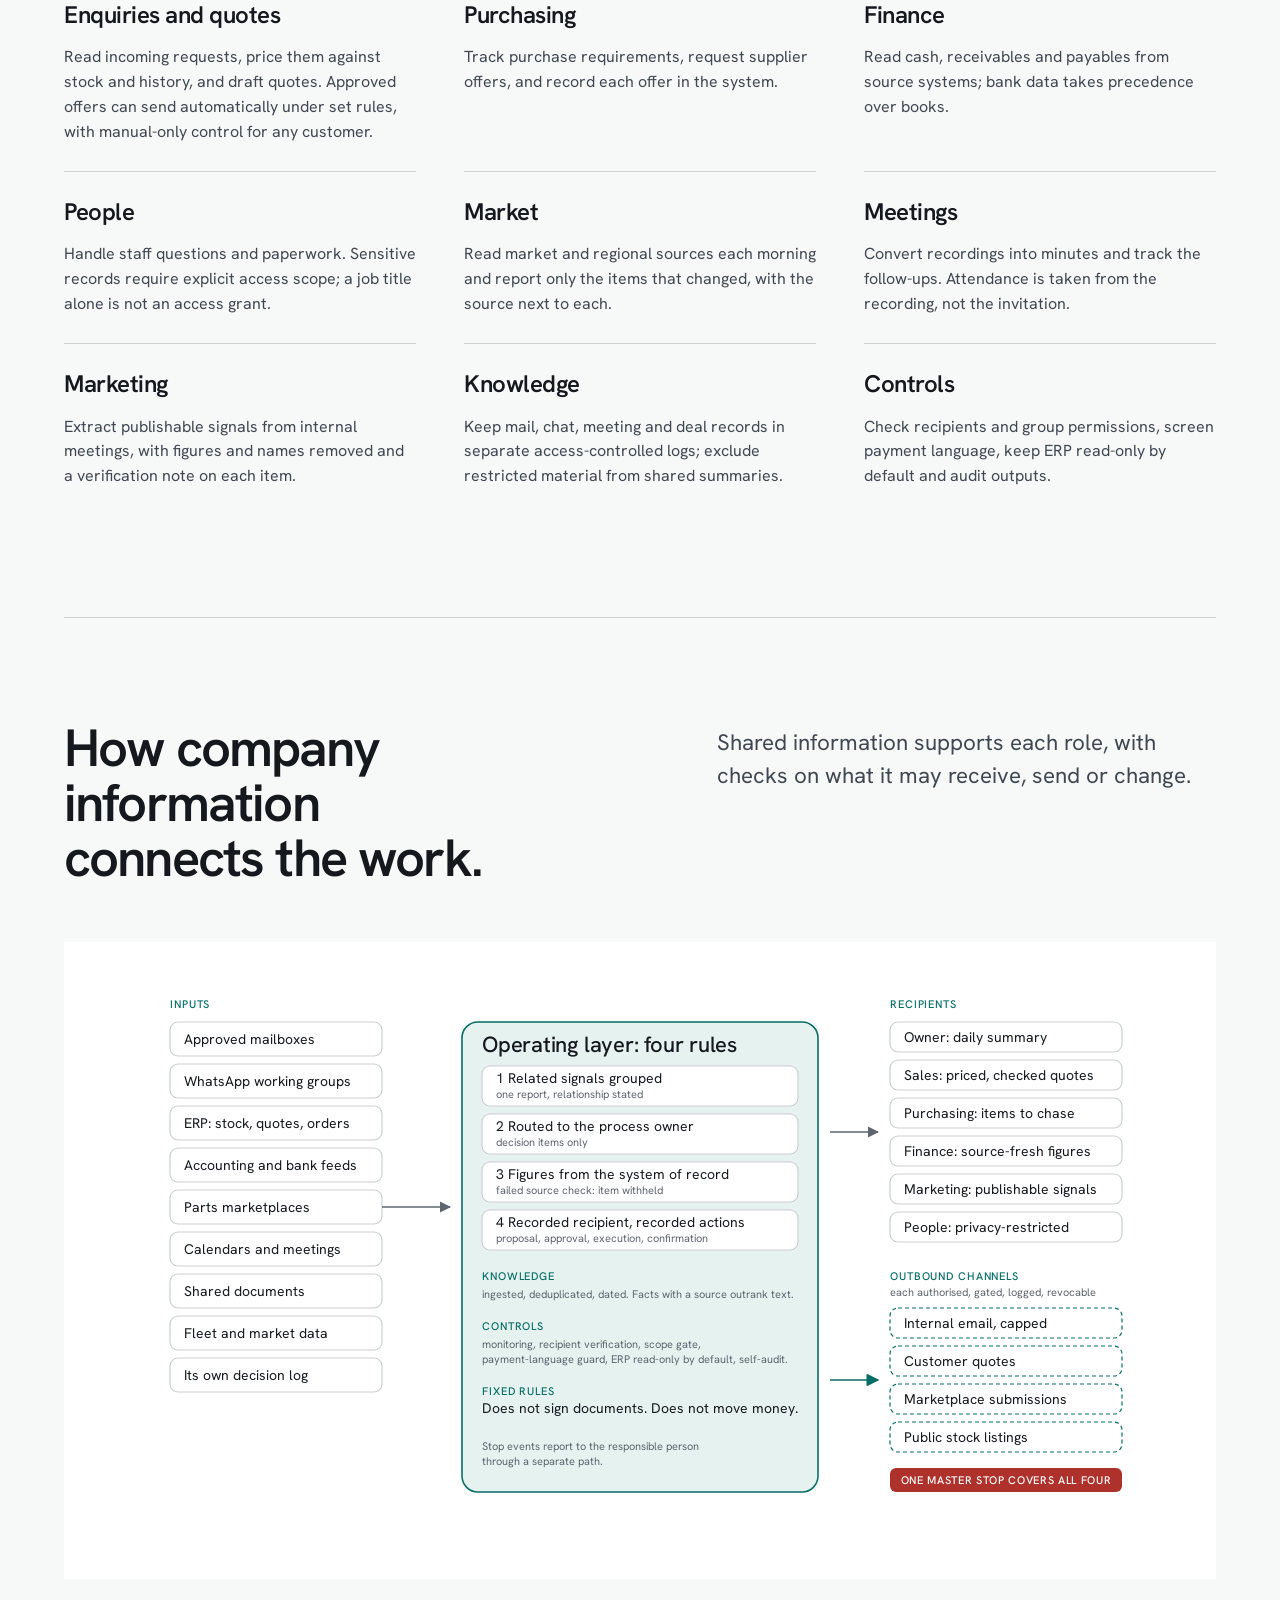
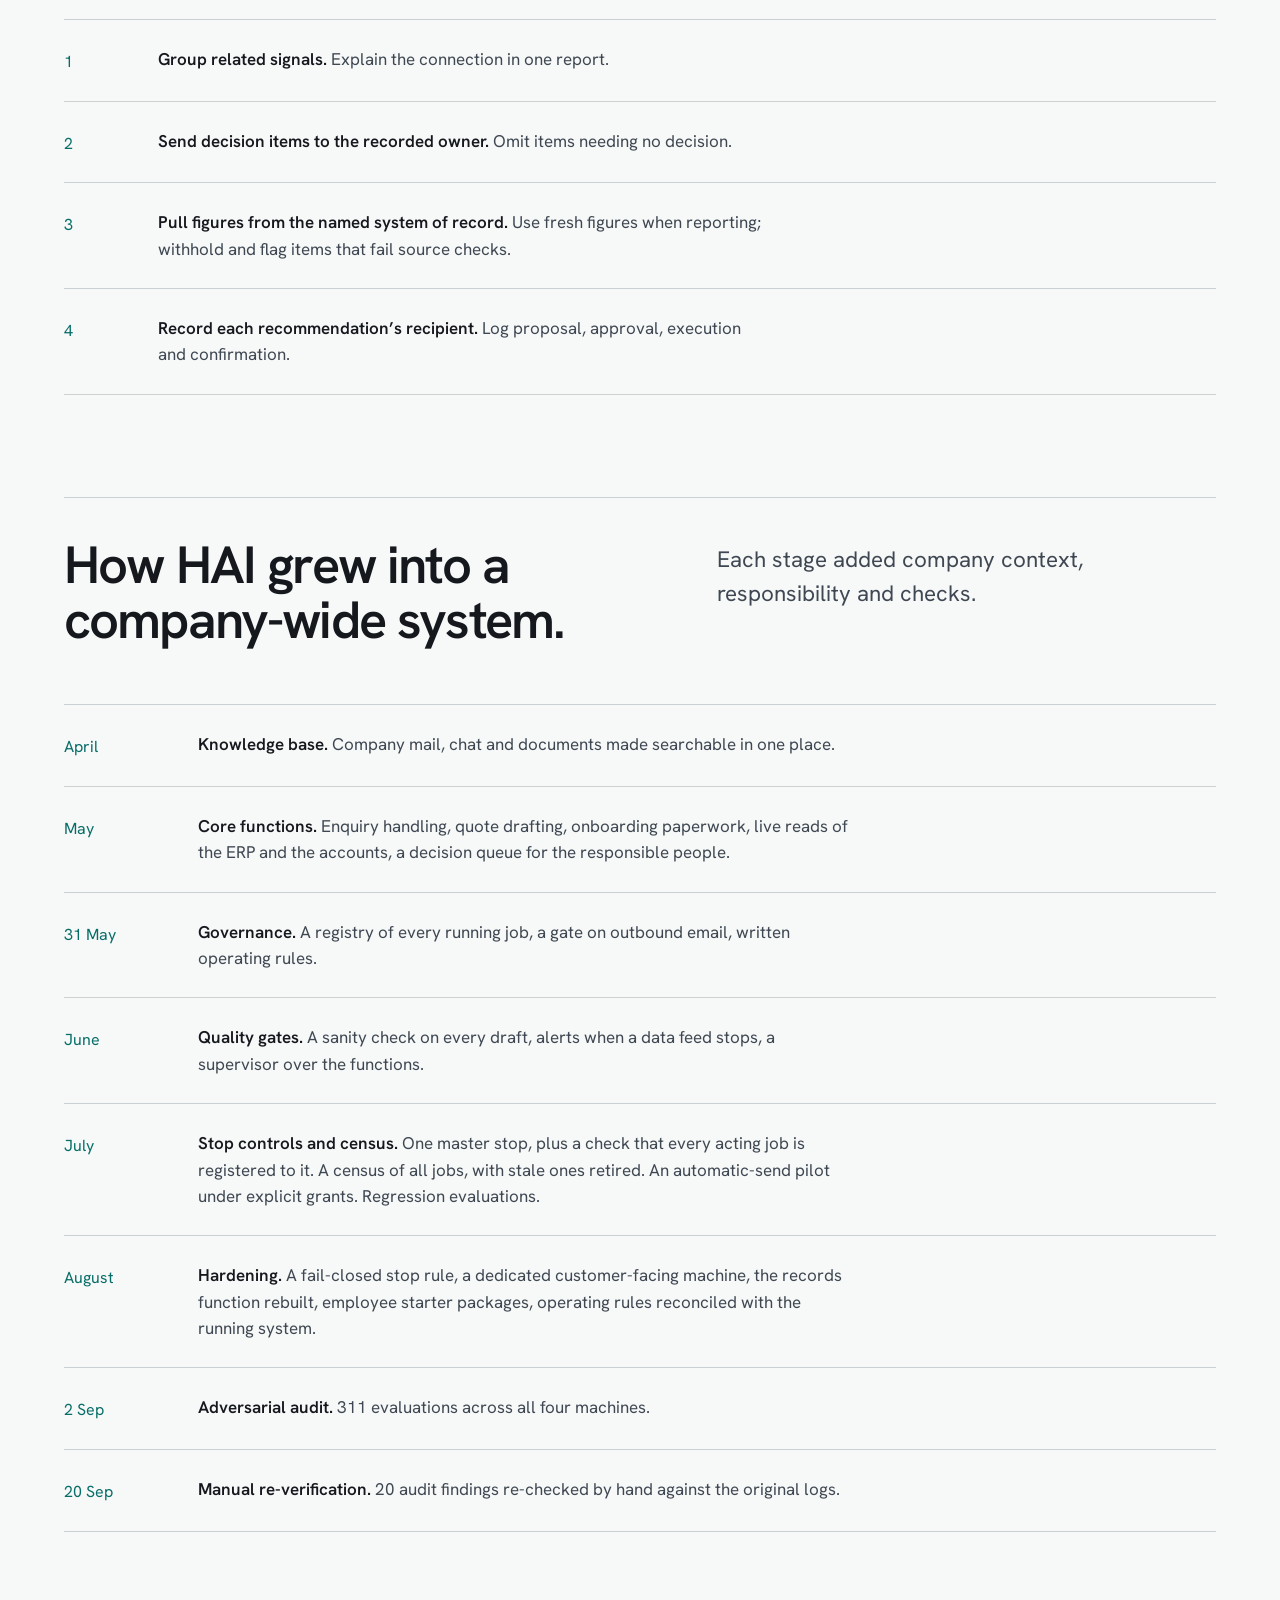
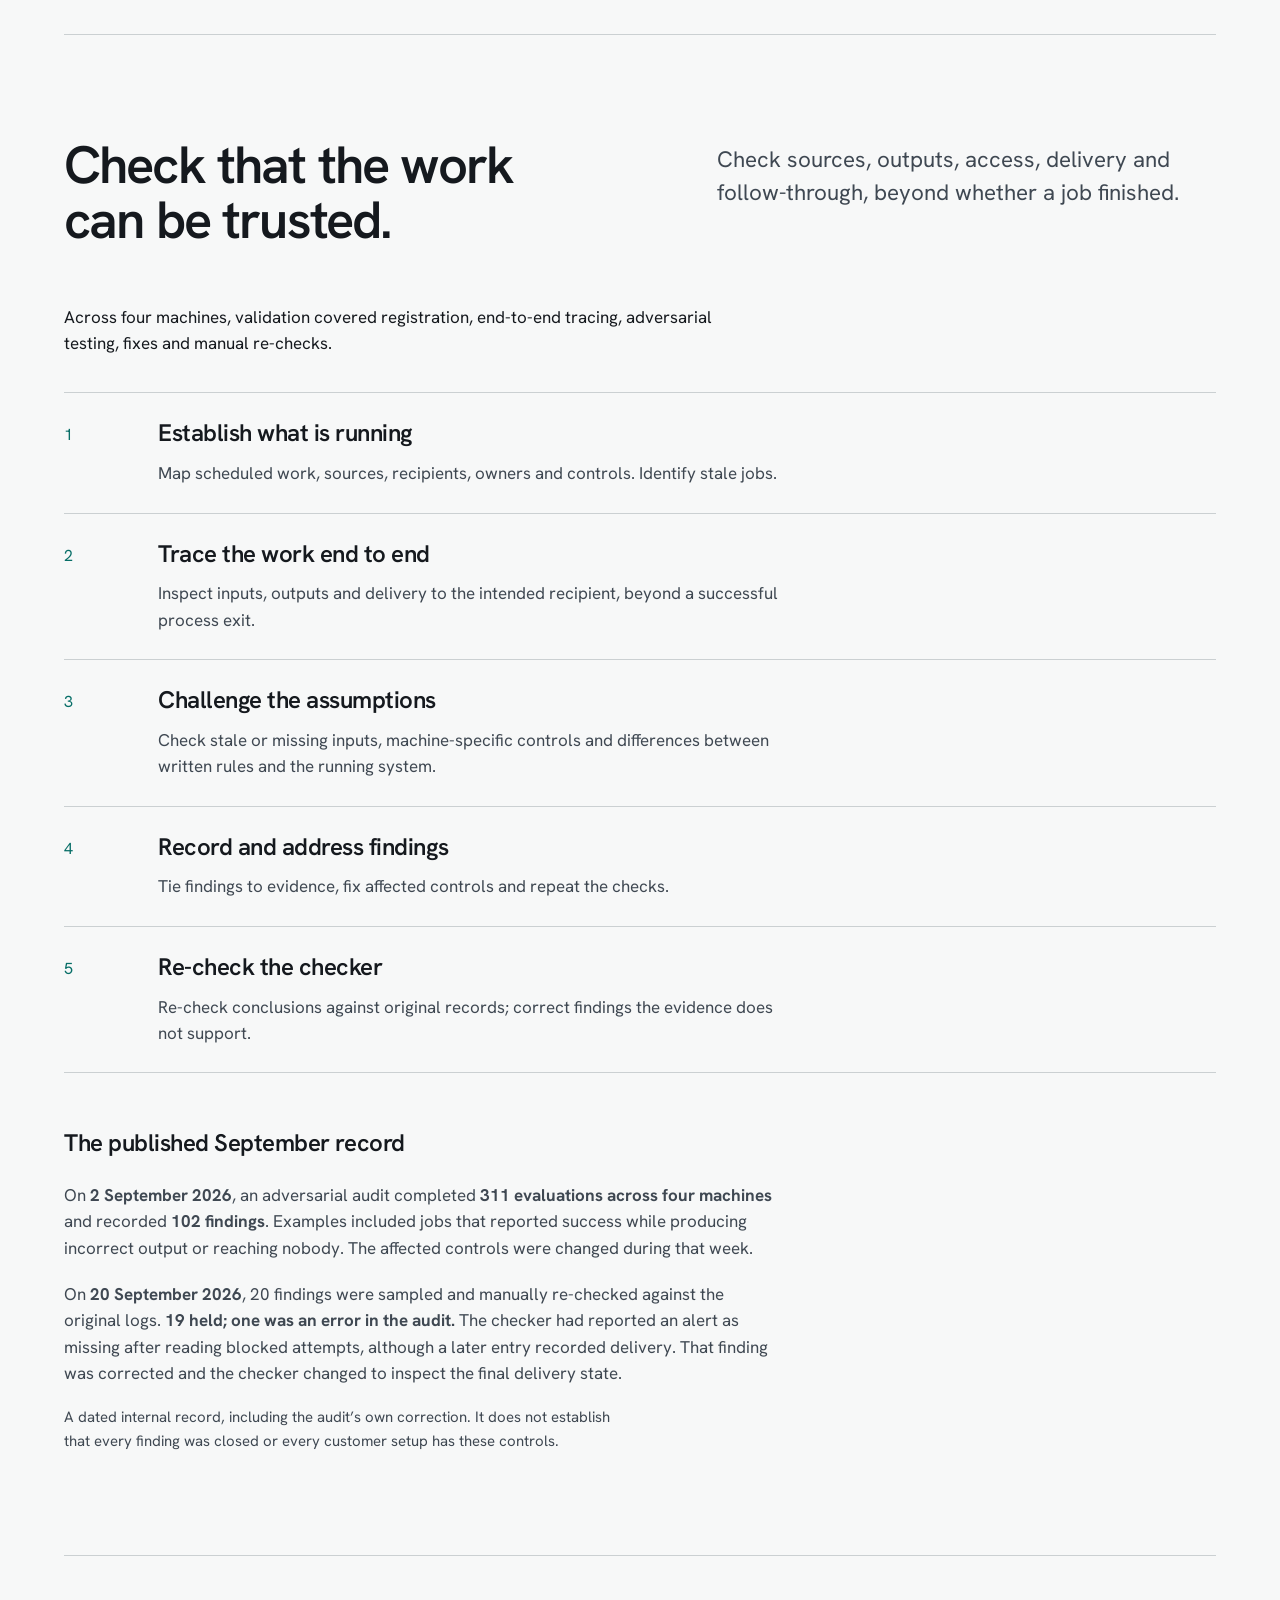
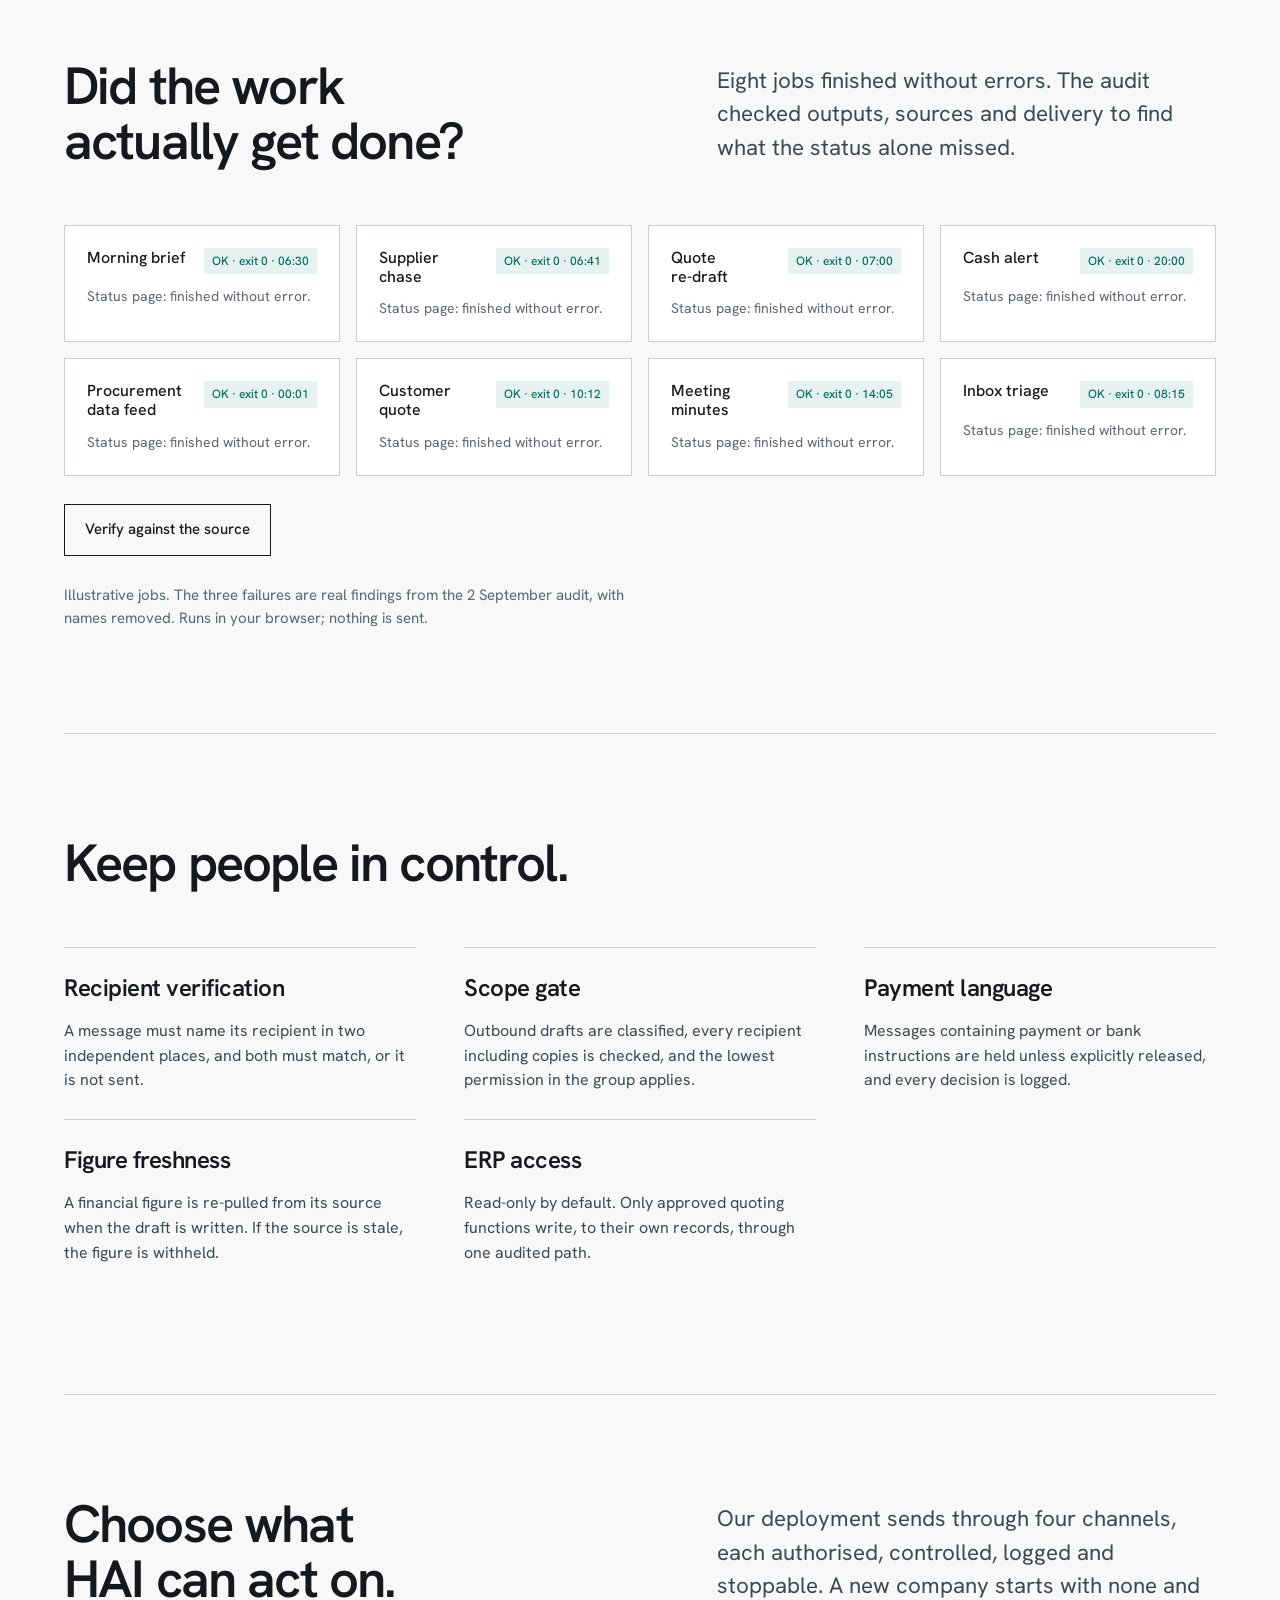
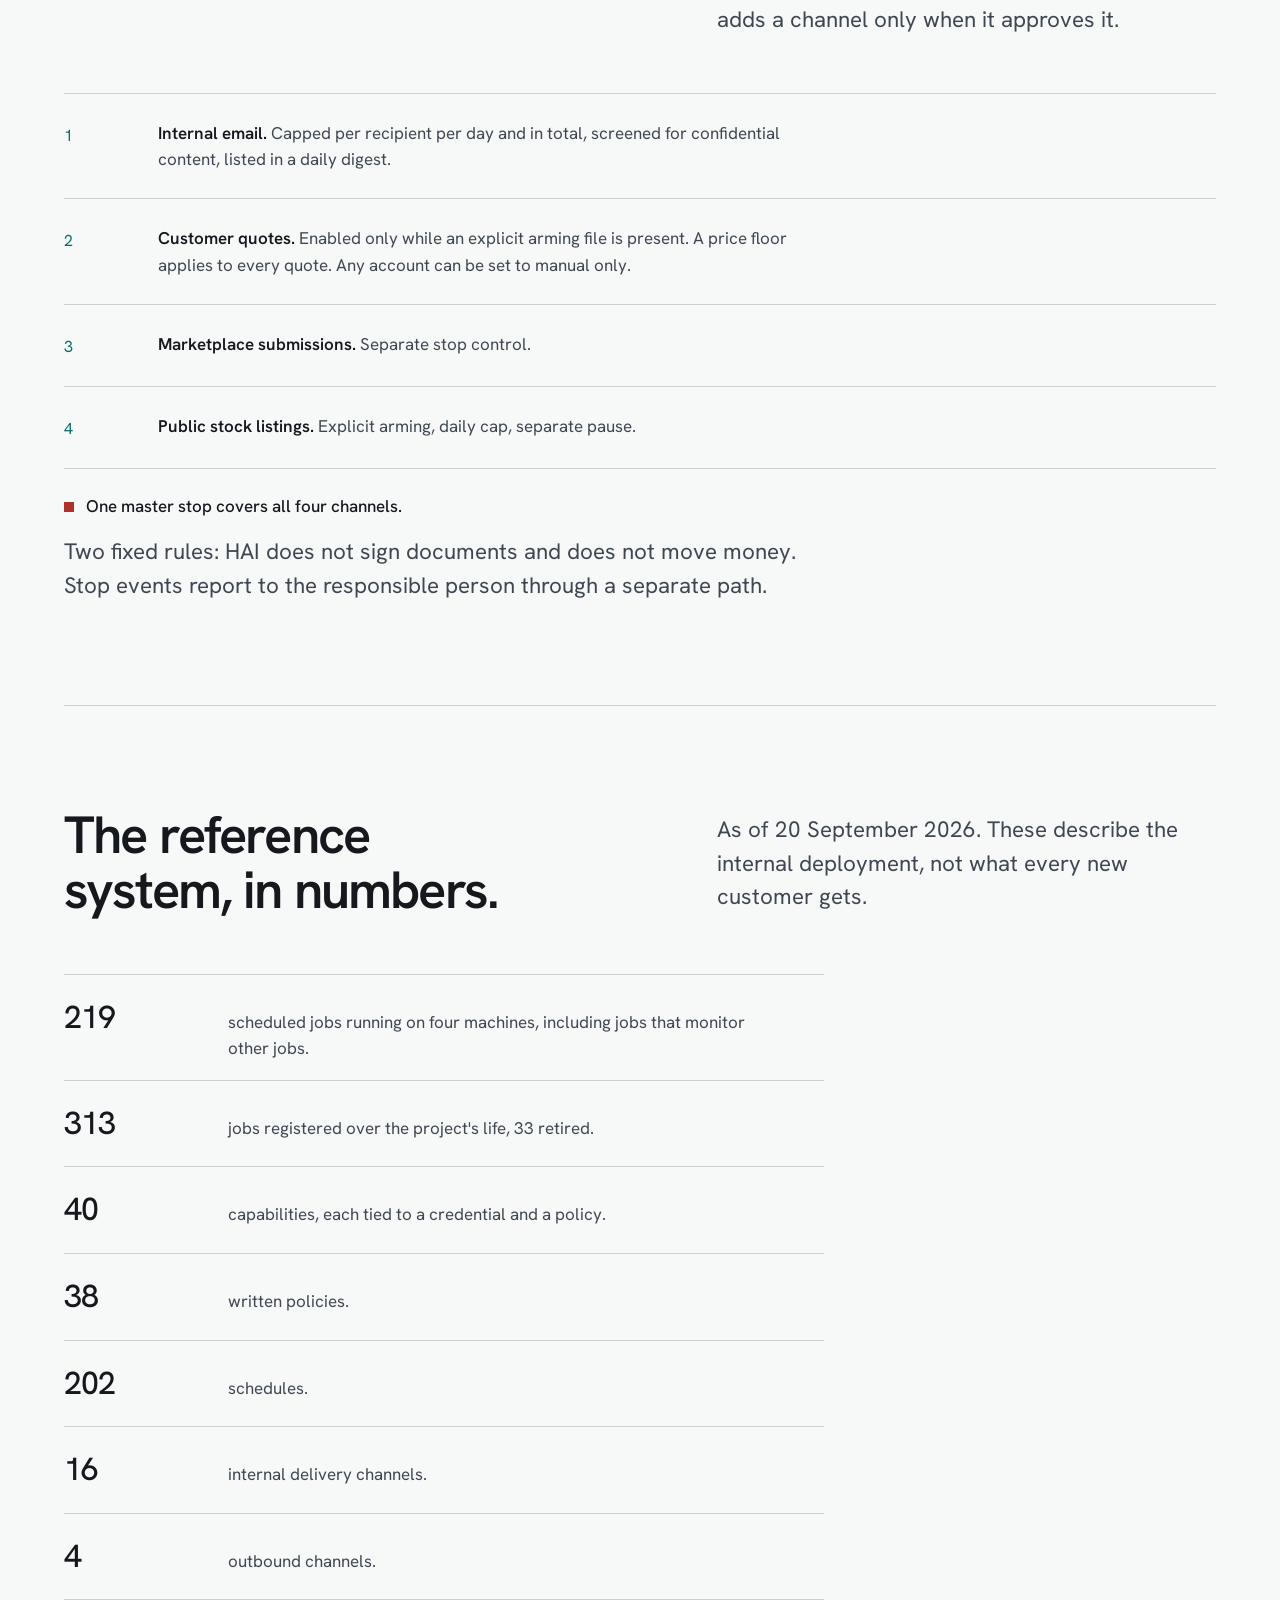
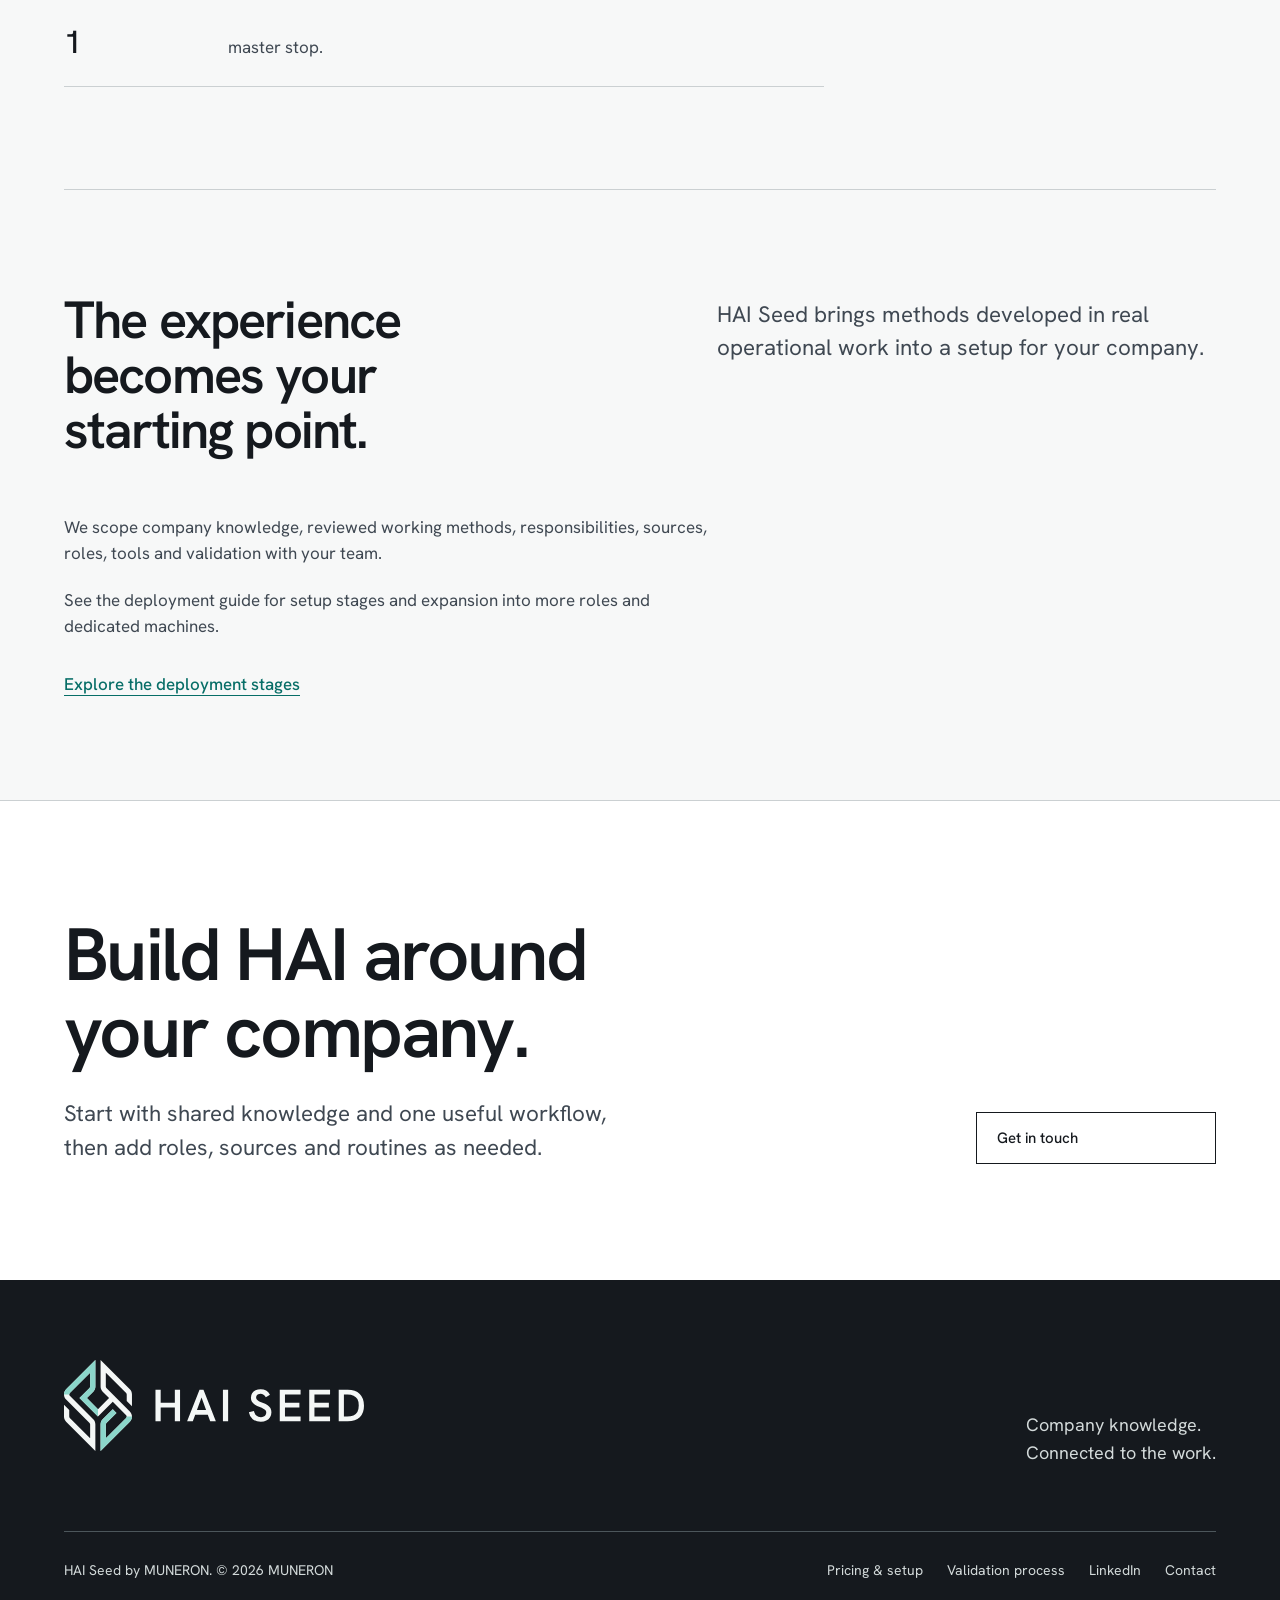
==== commit ded4f295: "Condense repeated HAI Seed copy in site mirror" ====
--- a/aviation/index.html
+++ b/aviation/index.html
@@ -21,38 +21,38 @@
 </nav></header>
 <main id="main"><section class="wrap page-head">
     <h1>Developed across a working company.</h1>
-    <p class="lead">Inside our founder’s aviation business, HAI connects company knowledge, decisions and work across teams. See how that shared foundation supports different roles, how the system grew, and how the work was checked.</p>
-    <p class="lead">HAI Seed starts by reading approved information, analysing it and preparing work for review. A connected deployment adds company-system connections and supervised routines, workflow by workflow. The examples below describe the internal reference deployment; each customer setup is scoped separately.</p>
+    <p class="lead">Built inside our founder’s aviation business, HAI connects knowledge, decisions and work across teams. Explore the roles, evolution and checks below.</p>
+    <p class="lead">These examples come from our founder’s broader deployment. Customer setups are scoped separately, starting with approved information, analysis and preparation for review; connections and supervised routines are added workflow by workflow.</p>
   </section>
 <section class="wrap chapter" id="meeting-case" aria-labelledby="meeting-case-h">
-  <div class="chapter-head"><h2 id="meeting-case-h">What happened after the meeting?</h2><p class="lead">A real workflow from our founder’s aviation business: carry commitments forward, check progress against company records and bring unresolved work back into view.</p></div>
-  <div class="prose"><p>HAI prepared a management meeting summary and recorded follow-up tasks. Preparation for the following review brought those earlier commitments back with their recorded status and notes.</p>
-  <p>The wider workflow checks reported progress against relevant ERP records, finance-system data, emails and accumulated company context. It brings the evidence alongside the task and flags unresolved points. Configured reminders bring outstanding tasks back to the people responsible, while the next review gathers what still needs attention.</p>
-  <p>For the owner, this connects what people said would happen with what the available company records show. Responsibilities, open questions and earlier decisions stay in view across meetings and teams.</p>
-  <p class="note">An anonymized internal implementation. Source access, checks and follow-up rules are configured for each deployment. People review uncertain findings and decide what happens next.</p></div>
+  <div class="chapter-head"><h2 id="meeting-case-h">What happened after the meeting?</h2><p class="lead">Carry meeting commitments forward, check progress against company records and bring unresolved work into the next review.</p></div>
+  <div class="prose"><p>HAI recorded a management meeting summary and follow-up tasks, then brought the commitments, statuses and notes into preparation for the next review.</p>
+  <p>The wider workflow checks progress against ERP, finance, emails and accumulated company context. It links evidence to tasks, flags unresolved points and uses configured reminders to follow up with the people responsible.</p>
+  <p>The owner can compare commitments with company records, keeping responsibilities, questions and earlier decisions visible across meetings and teams.</p>
+  <p class="note">An anonymized internal implementation. Access, checks and follow-ups are configured per deployment; people review uncertainty and decide next steps.</p></div>
 </section>
 <section class="wrap chapter" id="functions" aria-labelledby="fn-h">
     <div class="chapter-head">
       <h2 id="fn-h">Connected work across the company.</h2>
-      <p class="lead">Sales, purchasing, finance and other teams draw on connected company information. In this reference deployment, HAI prepares drafts, runs checks and sends authorised follow-ups; process owners keep approval. Customer workflows are configured and validated separately.</p>
+      <p class="lead">Shared company information supports drafts, checks and authorised follow-ups across sales, purchasing, finance and other teams. Process owners retain approval.</p>
     </div>
     <div class="parts">
       <article><h3>Enquiries and quotes</h3><p>Read incoming requests, price them against stock and history, and draft quotes. Approved offers can send automatically under set rules, with manual-only control for any customer.</p></article>
       <article><h3>Purchasing</h3><p>Track purchase requirements, request supplier offers, and record each offer in the system.</p></article>
-      <article><h3>Finance</h3><p>Read cash, receivable and payable balances from their source systems, with bank data taking precedence over book records.</p></article>
+      <article><h3>Finance</h3><p>Read cash, receivables and payables from source systems; bank data takes precedence over books.</p></article>
       <article><h3>People</h3><p>Handle staff questions and paperwork. Sensitive records require explicit access scope; a job title alone is not an access grant.</p></article>
       <article><h3>Market</h3><p>Read market and regional sources each morning and report only the items that changed, with the source next to each.</p></article>
       <article><h3>Meetings</h3><p>Convert recordings into minutes and track the follow-ups. Attendance is taken from the recording, not the invitation.</p></article>
       <article><h3>Marketing</h3><p>Extract publishable signals from internal meetings, with figures and names removed and a verification note on each item.</p></article>
-      <article><h3>Knowledge</h3><p>Store mail, chat, meeting and deal records in separate access-controlled logs, so restricted material is excluded from shared summaries.</p></article>
-      <article><h3>Controls</h3><p>Verify recipients, apply the lowest permission in any group, screen payment language, keep the ERP read-only by default, and audit the layer's own output.</p></article>
+      <article><h3>Knowledge</h3><p>Keep mail, chat, meeting and deal records in separate access-controlled logs; exclude restricted material from shared summaries.</p></article>
+      <article><h3>Controls</h3><p>Check recipients and group permissions, screen payment language, keep ERP read-only by default and audit outputs.</p></article>
     </div>
   </section>
 <hr class="rule wrap">
 <section class="wrap chapter" id="wiring" aria-labelledby="w-h">
     <div class="chapter-head">
       <h2 id="w-h">How company information connects the work.</h2>
-      <p class="lead">Information from across the business feeds one shared operating layer. Each role receives what it needs, with checks on what can be sent or changed.</p>
+      <p class="lead">Shared information supports each role, with checks on what it may receive, send or change.</p>
     </div>
     <div class="diagram-wrap"><svg xmlns="http://www.w3.org/2000/svg" class="diagram" viewBox="0 0 980 560" role="img" aria-labelledby="t d" font-family="Hanken Grotesk, system-ui, sans-serif">
   <title id="t">How the operating layer is wired</title>
@@ -145,7 +145,7 @@
         <li>Approved mailboxes</li><li>WhatsApp working groups</li><li>ERP: stock, quotes and orders</li><li>Accounting and bank feeds</li><li>Parts marketplaces</li><li>Calendars and meetings</li><li>Shared documents</li><li>Fleet and market data</li><li>Its own decision log</li>
       </ul></div></details>
       <details class="faq"><summary>One operating layer</summary><div class="answer">
-        <p>The four numbered rules after this diagram govern how information becomes a report or action.</p>
+        <p>The four numbered rules after this diagram govern reports and actions.</p>
         <p><strong>Knowledge:</strong> ingested, deduplicated and dated. Facts with a source outrank text.</p>
         <p><strong>Controls:</strong> monitoring, recipient verification, scope gate, payment-language guard, ERP read-only by default and self-audit.</p>
         <p><strong>Fixed rules:</strong> does not sign documents or move money. Stop events report to the responsible person through a separate path.</p>
@@ -160,15 +160,15 @@
       </div></details>
     </div>
     <ol class="sequence" aria-label="The four rules">
-      <li><span class="n">1</span><p><b>Related signals are grouped.</b> Items that belong together are reported in one place, with the relationship stated.</p></li>
-      <li><span class="n">2</span><p><b>Decision items go to the recorded process owner.</b> Items that need no decision are not sent.</p></li>
-      <li><span class="n">3</span><p><b>Figures come from the named system of record.</b> They are pulled when the report is created. When a source check fails, the item is withheld and marked for correction.</p></li>
-      <li><span class="n">4</span><p><b>Each recommendation has a recorded recipient.</b> Actions are recorded as proposal, approval, execution and confirmation.</p></li>
+      <li><span class="n">1</span><p><b>Group related signals.</b> Explain the connection in one report.</p></li>
+      <li><span class="n">2</span><p><b>Send decision items to the recorded owner.</b> Omit items needing no decision.</p></li>
+      <li><span class="n">3</span><p><b>Pull figures from the named system of record.</b> Use fresh figures when reporting; withhold and flag items that fail source checks.</p></li>
+      <li><span class="n">4</span><p><b>Record each recommendation’s recipient.</b> Log proposal, approval, execution and confirmation.</p></li>
     </ol>
   </section>
 <hr class="rule wrap">
 <section class="wrap chapter tight" id="timeline" aria-labelledby="tl-h">
-    <div class="chapter-head"><h2 id="tl-h">How HAI grew into a company-wide system.</h2><p class="lead">From searchable company knowledge to connected work across teams, each stage added context, responsibility and checks.</p></div>
+    <div class="chapter-head"><h2 id="tl-h">How HAI grew into a company-wide system.</h2><p class="lead">Each stage added company context, responsibility and checks.</p></div>
     <ol class="sequence wide">
       <li><span class="n">April</span><p><b>Knowledge base.</b> Company mail, chat and documents made searchable in one place.</p></li>
       <li><span class="n">May</span><p><b>Core functions.</b> Enquiry handling, quote drafting, onboarding paperwork, live reads of the ERP and the accounts, a decision queue for the responsible people.</p></li>
@@ -181,12 +181,12 @@
     </ol>
   </section>
 <hr class="rule wrap">
-<section class="wrap chapter" id="audit" aria-labelledby="audit-h"><div class="chapter-head"><h2 id="audit-h">Check that the work can be trusted.</h2><p class="lead">A successful run is only one piece of evidence. Sources, outputs, access, delivery and follow-through need separate checks.</p></div><p class="prose audit-intro">The reference deployment was examined across four machines and the workflows they supported. Its validation covered registration, adversarial testing, fixes and later manual re-checks.</p><ol class="sequence" aria-label="Reference deployment validation cycle"><li><span class="n">1</span><div><h3>Establish what is running</h3><p>Map scheduled work, sources, recipients and responsibilities. Identify stale jobs and the controls that apply to each route.</p></div></li><li><span class="n">2</span><div><h3>Trace the work end to end</h3><p>Look beyond a successful process exit. Inspect the input, the produced output and whether it reached the intended recipient.</p></div></li><li><span class="n">3</span><div><h3>Challenge the assumptions</h3><p>Check stale or missing inputs, machine-specific controls and differences between written rules and the running system.</p></div></li><li><span class="n">4</span><div><h3>Record and address findings</h3><p>Keep a finding tied to its evidence. Change affected controls and repeat the relevant checks.</p></div></li><li><span class="n">5</span><div><h3>Re-check the checker</h3><p>Return to original records and test the audit’s conclusions. Correct findings when the evidence does not support them.</p></div></li></ol><div class="audit-record"><h3>The published September record</h3><p>On <strong>2 September 2026</strong>, an adversarial audit completed <strong>311 evaluations across four machines</strong> and recorded <strong>102 findings</strong>. Examples included jobs that reported success while producing incorrect output or reaching nobody. The affected controls were changed during that week.</p><p>On <strong>20 September 2026</strong>, 20 findings were sampled and manually re-checked against the original logs. <strong>19 held; one was an error in the audit.</strong> The checker had reported an alert as missing after reading blocked attempts, although a later entry recorded delivery. That finding was corrected and the checker changed to inspect the final delivery state.</p><p class="note">This is a dated record of the internal AI deployment, including the audit’s own correction. It is not a claim that every finding was closed or that every customer installation has the same controls.</p></div></section>
+<section class="wrap chapter" id="audit" aria-labelledby="audit-h"><div class="chapter-head"><h2 id="audit-h">Check that the work can be trusted.</h2><p class="lead">Check sources, outputs, access, delivery and follow-through, beyond whether a job finished.</p></div><p class="prose audit-intro">Across four machines, validation covered registration, end-to-end tracing, adversarial testing, fixes and manual re-checks.</p><ol class="sequence" aria-label="Reference deployment validation cycle"><li><span class="n">1</span><div><h3>Establish what is running</h3><p>Map scheduled work, sources, recipients, owners and controls. Identify stale jobs.</p></div></li><li><span class="n">2</span><div><h3>Trace the work end to end</h3><p>Inspect inputs, outputs and delivery to the intended recipient, beyond a successful process exit.</p></div></li><li><span class="n">3</span><div><h3>Challenge the assumptions</h3><p>Check stale or missing inputs, machine-specific controls and differences between written rules and the running system.</p></div></li><li><span class="n">4</span><div><h3>Record and address findings</h3><p>Tie findings to evidence, fix affected controls and repeat the checks.</p></div></li><li><span class="n">5</span><div><h3>Re-check the checker</h3><p>Re-check conclusions against original records; correct findings the evidence does not support.</p></div></li></ol><div class="audit-record"><h3>The published September record</h3><p>On <strong>2 September 2026</strong>, an adversarial audit completed <strong>311 evaluations across four machines</strong> and recorded <strong>102 findings</strong>. Examples included jobs that reported success while producing incorrect output or reaching nobody. The affected controls were changed during that week.</p><p>On <strong>20 September 2026</strong>, 20 findings were sampled and manually re-checked against the original logs. <strong>19 held; one was an error in the audit.</strong> The checker had reported an alert as missing after reading blocked attempts, although a later entry recorded delivery. That finding was corrected and the checker changed to inspect the final delivery state.</p><p class="note">A dated internal record, including the audit’s own correction. It does not establish that every finding was closed or every customer setup has these controls.</p></div></section>
 <hr class="rule wrap">
 <section class="wrap chapter" id="demo" aria-labelledby="verify-h">
     <div class="chapter-head">
       <h2 id="verify-h">Did the work actually get done?</h2>
-      <p class="lead">Eight jobs, all finished without error. The audit went further: it opened the output and checked the source and delivery records. Explore what those checks revealed.</p>
+      <p class="lead">Eight jobs finished without errors. The audit checked outputs, sources and delivery to find what the status alone missed.</p>
     </div>
     <div id="verify">
       <div class="jobs" aria-live="polite"></div>
@@ -210,7 +210,7 @@
 <section class="wrap chapter" id="outbound" aria-labelledby="ob-h">
     <div class="chapter-head">
       <h2 id="ob-h">Choose what HAI can act on.</h2>
-      <p class="lead">In the reference implementation HAI sends through four outbound channels. Each has explicit authorisation, controls, logs and a way to stop it. A new company starts with none, and adds a channel only when it approves it.</p>
+      <p class="lead">Our deployment sends through four channels, each authorised, controlled, logged and stoppable. A new company starts with none and adds a channel only when it approves it.</p>
     </div>
     <ol class="sequence" aria-label="Outbound channels">
       <li><span class="n">1</span><p><b>Internal email.</b> Capped per recipient per day and in total, screened for confidential content, listed in a daily digest.</p></li>
@@ -239,9 +239,9 @@
     </dl>
   </section>
 <hr class="rule wrap">
-<section class="wrap chapter" id="founder" aria-labelledby="f-h"><div class="chapter-head"><h2 id="f-h">The experience becomes your starting point.</h2><p class="lead">HAI Seed carries the methods developed through real operational work into a deployment shaped for your company.</p></div><div class="prose"><p>The foundation includes company context, reviewed working methods and explicit responsibilities. From there, the chosen sources, role environments, tools and validation steps are scoped with your team.</p><p>For a new company, the deployment process covers discovery, source and access review, knowledge and rules, workflow configuration, validation and handover. It can expand into additional roles and dedicated machines as useful work is established.</p></div><div class="actions"><a class="text-link" href="/start-here/">Explore the deployment stages</a></div></section>
+<section class="wrap chapter" id="founder" aria-labelledby="f-h"><div class="chapter-head"><h2 id="f-h">The experience becomes your starting point.</h2><p class="lead">HAI Seed brings methods developed in real operational work into a setup for your company.</p></div><div class="prose"><p>We scope company knowledge, reviewed working methods, responsibilities, sources, roles, tools and validation with your team.</p><p>See the deployment guide for setup stages and expansion into more roles and dedicated machines.</p></div><div class="actions"><a class="text-link" href="/start-here/">Explore the deployment stages</a></div></section>
 <section class="closing"><div class="wrap inner">
-    <div><h2>Build HAI around your company.</h2><p class="lead">Start with shared company knowledge and one useful workflow. Expand the roles, sources and routines as your teams find more ways to use it.</p></div>
+    <div><h2>Build HAI around your company.</h2><p class="lead">Start with shared knowledge and one useful workflow, then add roles, sources and routines as needed.</p></div>
     <div class="actions"><a class="button" href="/start/">Get in touch</a></div>
   </div></section></main>
 <footer class="site-footer"><div class="wrap footer-top"><a class="footer-brand" href="/" aria-label="HAI Seed home"><img src="/assets/brand/hai-seed_horizontal_on-dark.svg" width="574" height="174" alt="HAI Seed"></a><p>Company knowledge.<br>Connected to the work.</p></div><div class="wrap footer-bottom"><p class="small">HAI Seed by MUNERON. © 2026 MUNERON</p><div class="links"><a href="/start-here/#pricing">Pricing &amp; setup</a><a href="/aviation/#audit">Validation process</a><a href="https://www.linkedin.com/company/haiseed/" target="_blank" rel="noopener noreferrer">LinkedIn</a><a href="/start/">Contact</a></div></div></footer>
--- a/assets/upgrade.css
+++ b/assets/upgrade.css
@@ -182,3 +182,36 @@
  .company-flow p{grid-column:2}.company-growth h3{font-size:1.375rem}
 }
 @media print{.home .hero,.home .hero-content{min-height:0}.home .hero-content{padding-block:32px}.hero-proof a,.hero-proof p>span{color:#000}.hero-light{display:none}}
+
+/* One owner's question, compared by the company context available. */
+.context-comparison{border-top:1px solid var(--line);padding-block:64px 72px}
+.context-comparison .chapter-head{grid-template-columns:1.2fr 1fr;margin-bottom:36px}
+.context-comparison h2{font-size:clamp(2.2rem,3.6vw,3.5rem);max-width:22ch}
+.context-comparison .lead{font-size:1.125rem;max-width:36ch}
+.comparison-question{display:grid;grid-template-columns:1fr 3fr;gap:32px;border-block:1px solid var(--line);padding-block:24px;margin-bottom:32px}
+.comparison-question h3{font-size:1rem;line-height:1.6;letter-spacing:0;color:var(--accent)}
+.comparison-question p{font-size:1.1875rem;line-height:1.55;max-width:65ch}
+.comparison-answers{display:grid;grid-template-columns:minmax(0,1fr) minmax(0,1.35fr);gap:48px}
+.comparison-answer{min-width:0}
+.comparison-answer+ .comparison-answer{border-left:1px solid var(--line);padding-left:48px}
+.comparison-answer h3{font-size:1.25rem;line-height:1.4;letter-spacing:-.015em;margin-bottom:20px}
+.comparison-answer p,.comparison-priorities{font-size:1rem;line-height:1.6;color:var(--dim);max-width:65ch}
+.comparison-answer p+p{margin-top:16px}
+.comparison-priorities{list-style:none;padding:0;margin-top:18px;display:grid;gap:16px}
+.comparison-priorities strong{color:var(--ink);font-weight:600}
+.comparison-answer .comparison-unknowns{font-size:.9375rem;margin-top:20px}
+.comparison-unknowns strong{font-weight:500;color:var(--ink)}
+.comparison-takeaway{margin-top:34px;padding-top:26px;border-top:1px solid var(--line)}
+.comparison-takeaway>p{font-size:1.25rem;line-height:1.5;max-width:60ch;letter-spacing:-.01em}
+.comparison-takeaway>span{display:block;margin-top:12px;font-size:.8125rem;line-height:1.6;color:var(--muted);max-width:85ch}
+.comparison-method{margin-top:10px}
+.comparison-method summary{cursor:pointer;padding-block:12px;font-size:.875rem;color:var(--accent)}
+.comparison-method .prose{padding-top:8px;font-size:.9375rem;line-height:1.6}
+.comparison-method .prose p+p{margin-top:14px}
+@media(max-width:800px){.context-comparison .chapter-head{grid-template-columns:1fr;gap:22px}.context-comparison .lead{max-width:48ch}.comparison-question{grid-template-columns:1fr;gap:10px}.comparison-answers{grid-template-columns:1fr;gap:28px}.comparison-answer+ .comparison-answer{padding:28px 0 0;border-left:0;border-top:1px solid var(--line)}.comparison-answer h3{margin-bottom:16px}}
+@media(max-width:480px){.context-comparison{padding-block:48px 54px}.context-comparison h2{font-size:2.25rem}.context-comparison .chapter-head{margin-bottom:26px}.comparison-question{padding-block:20px;margin-bottom:26px}.comparison-question p{font-size:1.125rem}.comparison-answer h3,.comparison-takeaway>p{font-size:1.1875rem}.comparison-takeaway{margin-top:28px;padding-top:22px}}
+
+/* Plain product explanation within the existing company section. */
+.company-definition .lead{margin-top:24px;padding-top:0}
+.company-benefits{padding-top:5px;font-size:1.125rem;line-height:1.6;color:var(--dim);max-width:43ch}
+.company-benefits p+p{margin-top:22px}
